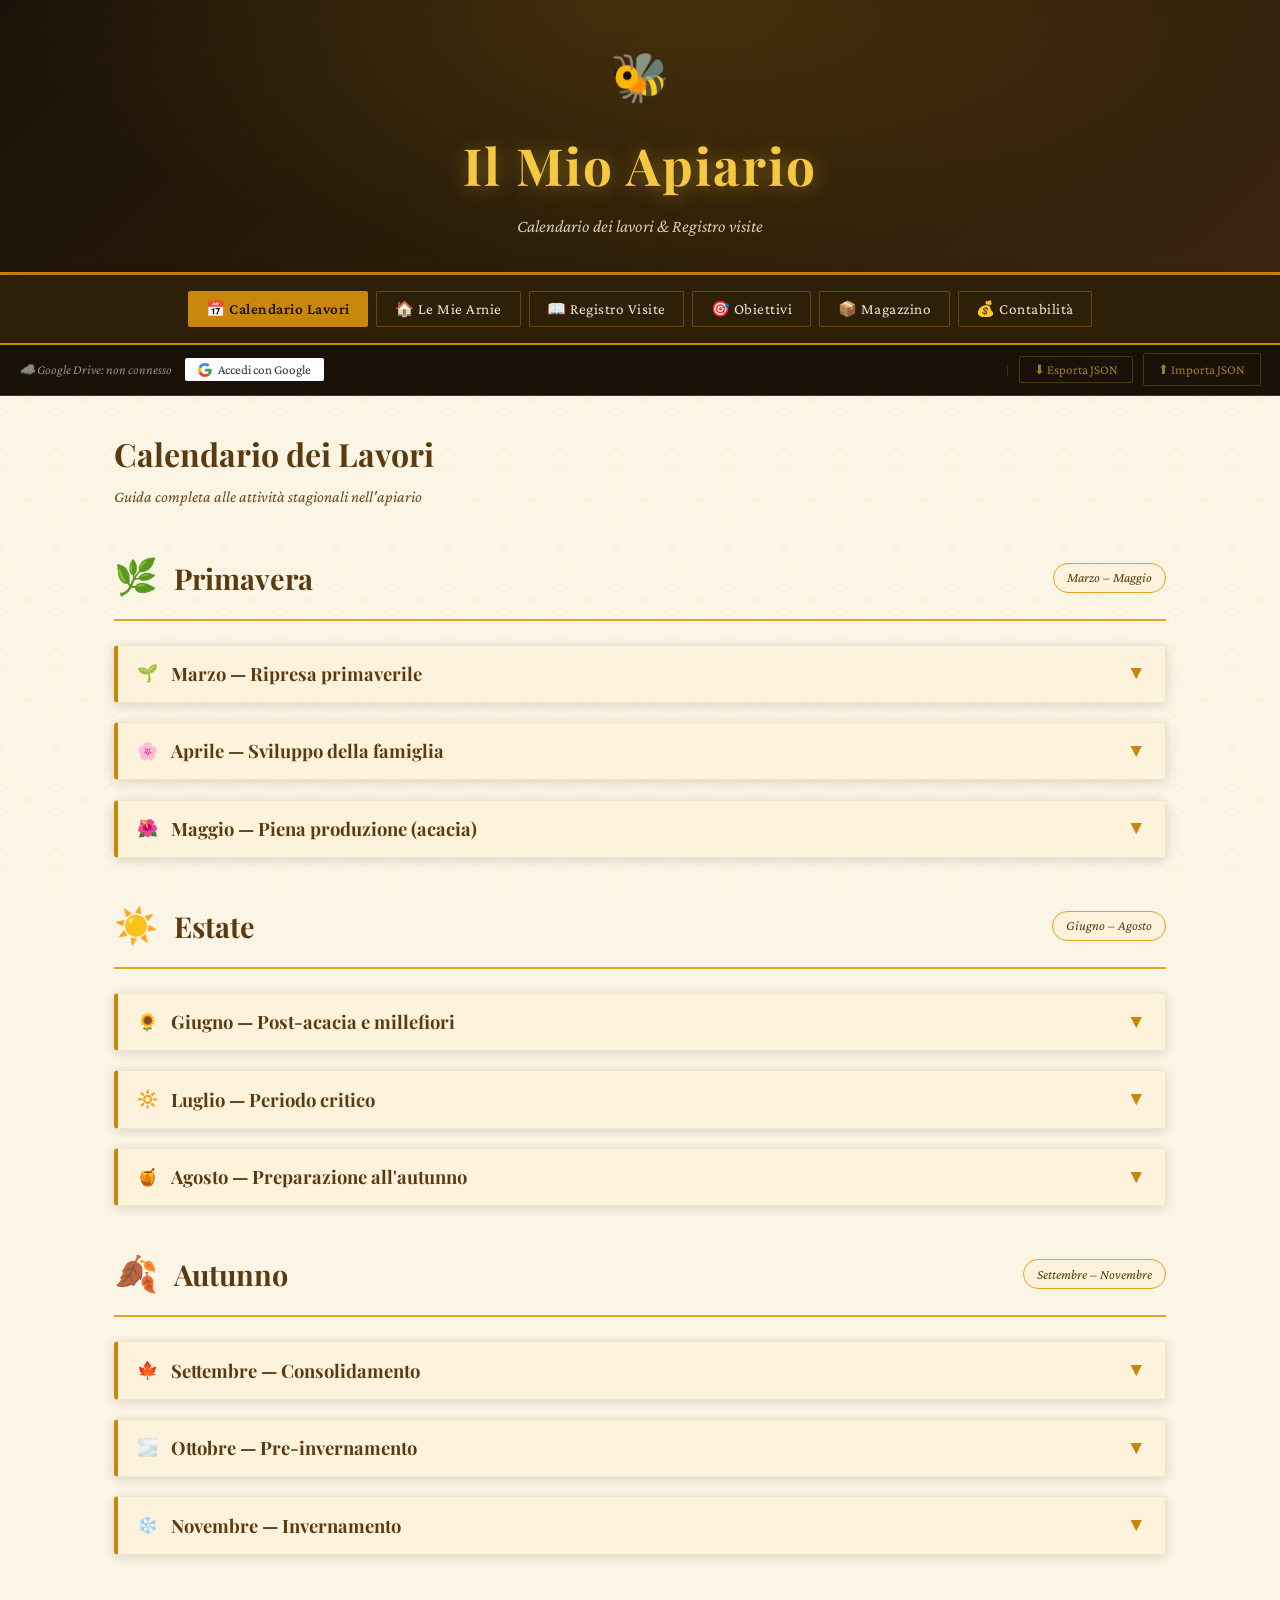
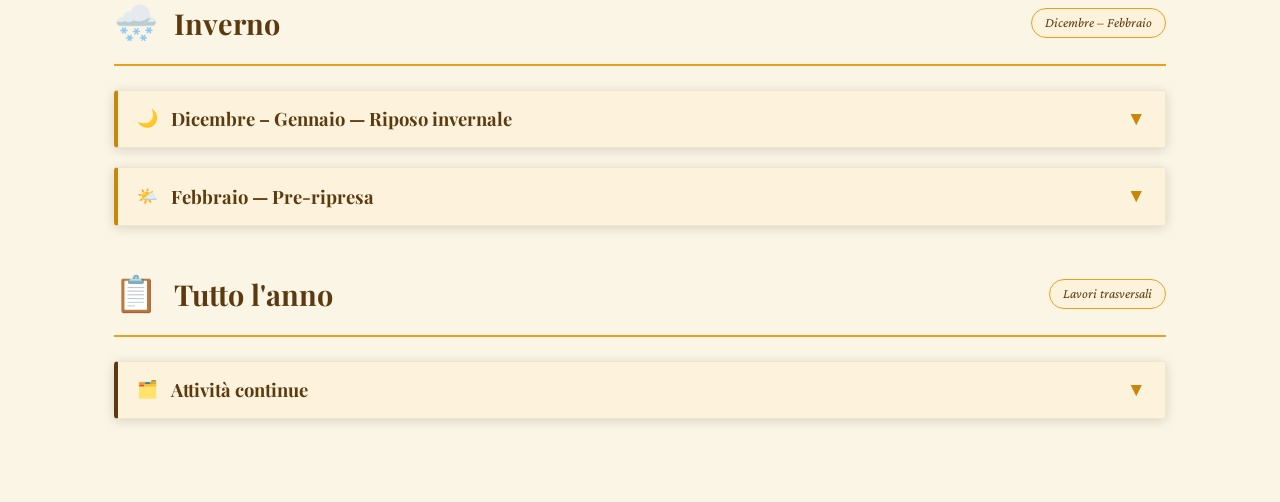
==== index.html @ b59943c2 "Add files via upload" ====
<!DOCTYPE html>
<html lang="it">
<head>
<meta charset="UTF-8">
<meta name="viewport" content="width=device-width, initial-scale=1.0">
<title>Il Mio Apiario</title>

<!-- PWA -->
<link rel="manifest" href="manifest.json">
<meta name="theme-color" content="#C8860A">
<meta name="apple-mobile-web-app-capable" content="yes">
<meta name="apple-mobile-web-app-status-bar-style" content="black-translucent">
<meta name="apple-mobile-web-app-title" content="Apiario">
<link rel="apple-touch-icon" href="icons/icon-192.png">

<link rel="stylesheet" href="style-main.css">
<script src="https://accounts.google.com/gsi/client" async defer></script>
<script src="shared.js"></script>
</head>
<body>

<header>
  <span class="header-bee">🐝</span>
  <h1>Il Mio Apiario</h1>
  <p>Calendario dei lavori & Registro visite</p>
</header>

<nav>
  <button class="active" onclick="showSection('calendario')">📅 Calendario Lavori</button>
  <button onclick="showSection('arnie')">🏠 Le Mie Arnie</button>
  <button onclick="showSection('registro')">📖 Registro Visite</button>
  <button onclick="showSection('obiettivi')">🎯 Obiettivi</button>
  <button onclick="showSection('magazzino')">📦 Magazzino</button>
  <button onclick="showSection('contabilita')">💰 Contabilità</button>
</nav>

<!-- BACKUP BAR -->
<div id="backupBar" style="background:var(--dark);border-bottom:1px solid rgba(200,134,10,0.3);padding:0.55rem 1.2rem;display:flex;align-items:center;gap:0.8rem;flex-wrap:wrap;justify-content:space-between;position:relative;z-index:99">
  <div style="display:flex;align-items:center;gap:0.8rem">
    <span id="driveStatus" style="color:rgba(251,245,230,0.55);font-size:0.82rem;font-style:italic;font-family:'Crimson Pro',serif">☁️ Google Drive: non connesso</span>
    <button id="btnDriveLogin" onclick="driveLogin()" style="background:white;border:none;color:#333;padding:0.25rem 0.8rem;border-radius:2px;cursor:pointer;font-family:'Crimson Pro',serif;font-size:0.82rem;display:flex;align-items:center;gap:0.4rem">
      <svg width="14" height="14" viewBox="0 0 48 48"><path fill="#4285F4" d="M24 9.5c3.54 0 6.71 1.22 9.21 3.6l6.85-6.85C35.9 2.38 30.47 0 24 0 14.62 0 6.51 5.38 2.56 13.22l7.98 6.19C12.43 13.72 17.74 9.5 24 9.5z"/><path fill="#34A853" d="M46.98 24.55c0-1.57-.15-3.09-.38-4.55H24v9.02h12.94c-.58 2.96-2.26 5.48-4.78 7.18l7.73 6c4.51-4.18 7.09-10.36 7.09-17.65z"/><path fill="#FBBC05" d="M10.53 28.59c-.48-1.45-.76-2.99-.76-4.59s.27-3.14.76-4.59l-7.98-6.19C.92 16.46 0 20.12 0 24c0 3.88.92 7.54 2.56 10.78l7.97-6.19z"/><path fill="#EA4335" d="M24 48c6.48 0 11.93-2.13 15.89-5.81l-7.73-6c-2.18 1.48-4.97 2.31-8.16 2.31-6.26 0-11.57-4.22-13.47-9.91l-7.98 6.19C6.51 42.62 14.62 48 24 48z"/></svg>
      Accedi con Google
    </button>
    <button id="btnDriveLogout" onclick="driveLogoutApp()" style="display:none;background:transparent;border:1px solid rgba(200,134,10,0.4);color:rgba(251,245,230,0.6);padding:0.25rem 0.7rem;border-radius:2px;cursor:pointer;font-family:'Crimson Pro',serif;font-size:0.78rem">Disconnetti</button>
  </div>
  <div style="display:flex;gap:0.6rem;flex-wrap:wrap;align-items:center">
    <button id="btnDriveSave" onclick="driveSave()" style="display:none;background:transparent;border:1px solid rgba(200,134,10,0.5);color:var(--amber-glow);padding:0.3rem 0.9rem;border-radius:2px;cursor:pointer;font-family:'Crimson Pro',serif;font-size:0.85rem" onmouseover="this.style.background='rgba(200,134,10,0.2)'" onmouseout="this.style.background='transparent'">☁️ Salva su Drive</button>
    <button id="btnDriveLoad" onclick="driveLoad()" style="display:none;background:transparent;border:1px solid rgba(200,134,10,0.5);color:var(--amber-glow);padding:0.3rem 0.9rem;border-radius:2px;cursor:pointer;font-family:'Crimson Pro',serif;font-size:0.85rem" onmouseover="this.style.background='rgba(200,134,10,0.2)'" onmouseout="this.style.background='transparent'">🔄 Carica da Drive</button>
    <span style="color:rgba(251,245,230,0.2);font-size:0.7rem">|</span>
    <button onclick="exportJSON()" style="background:transparent;border:1px solid rgba(200,134,10,0.3);color:rgba(245,200,66,0.6);padding:0.3rem 0.9rem;border-radius:2px;cursor:pointer;font-family:'Crimson Pro',serif;font-size:0.82rem" onmouseover="this.style.background='rgba(200,134,10,0.15)'" onmouseout="this.style.background='transparent'">⬇ Esporta JSON</button>
    <label style="background:transparent;border:1px solid rgba(200,134,10,0.3);color:rgba(245,200,66,0.6);padding:0.3rem 0.9rem;border-radius:2px;cursor:pointer;font-family:'Crimson Pro',serif;font-size:0.82rem" onmouseover="this.style.background='rgba(200,134,10,0.15)'" onmouseout="this.style.background='transparent'">
      ⬆ Importa JSON
      <input type="file" accept=".json" onchange="importJSON(event)" style="display:none">
    </label>
  </div>
</div>

<main>

  <!-- ===== CALENDARIO ===== -->
  <section class="section active" id="calendario">
    <h2 class="section-title">Calendario dei Lavori</h2>
    <p class="section-subtitle">Guida completa alle attività stagionali nell'apiario</p>

    <!-- PRIMAVERA -->
    <div class="season-header">
      <span class="season-icon">🌿</span>
      <h2>Primavera</h2>
      <span class="season-badge">Marzo – Maggio</span>
    </div>
    <div class="month-card">
      <div class="month-card-header" onclick="toggleCard(this)"><span>🌱</span><h3>Marzo — Ripresa primaverile</h3><span class="toggle-icon">▼</span></div>
      <div class="month-card-body"><ul class="task-list">
        <li class="task-highlight">Primo controllo sanitario dopo l'inverno: presenza della regina, scorte di miele e polline</li>
        <li>Valutazione delle perdite invernali</li>
        <li>Sostituzione degli alveari morti o debolissimi</li>
        <li class="task-highlight">Trattamento antivarroa se non fatto in autunno (acido ossalico in assenza di covata)</li>
        <li>Pulizia del fondo dell'alveare: morti, detriti</li>
        <li>Sostituzione dei fondi sporchi o danneggiati</li>
        <li>Verifica telaini: eliminare quelli anneriti e vecchi (oltre 3-4 anni)</li>
        <li class="task-highlight">Nutrizione stimolante se scorte scarse: sciroppo 1:1 o candito</li>
        <li>Controllo delle tarme della cera nei magazzini</li>
      </ul></div>
    </div>
    <div class="month-card">
      <div class="month-card-header" onclick="toggleCard(this)"><span>🌸</span><h3>Aprile — Sviluppo della famiglia</h3><span class="toggle-icon">▼</span></div>
      <div class="month-card-body"><ul class="task-list">
        <li>Controlli periodici ogni 7-10 giorni</li>
        <li>Verifica della deposizione della regina (schema regolare e compatto)</li>
        <li>Valutazione della popolazione: aggiungere spazio se necessario</li>
        <li class="task-highlight">Inserimento del primo melario quando 8-9 telaini sono coperti di api</li>
        <li class="task-highlight">Inizio controllo della sciamatura: verifica celle reali</li>
        <li>Sostituzione di regine vecchie o poco prolifiche</li>
        <li>Unione di famiglie deboli</li>
        <li>Aggiornamento del registro di apiario (obbligatorio per legge in Italia)</li>
      </ul></div>
    </div>
    <div class="month-card">
      <div class="month-card-header" onclick="toggleCard(this)"><span>🌺</span><h3>Maggio — Piena produzione (acacia)</h3><span class="toggle-icon">▼</span></div>
      <div class="month-card-body"><ul class="task-list">
        <li class="task-highlight">Controllo anti-sciamatura ogni 5-7 giorni</li>
        <li>Aggiunta di melari se il primo è quasi pieno</li>
        <li>Inserimento di telaini con foglio cereo nei melari</li>
        <li class="task-highlight">Raccolta miele di acacia quando i favi sono opercolati per almeno ⅔</li>
        <li>Smielatura del miele di acacia (tempi stretti: fioritura breve)</li>
        <li>Nucleazioni artificiali per prevenire la sciamatura</li>
      </ul></div>
    </div>

    <!-- ESTATE -->
    <div class="season-header"><span class="season-icon">☀️</span><h2>Estate</h2><span class="season-badge">Giugno – Agosto</span></div>
    <div class="month-card">
      <div class="month-card-header" onclick="toggleCard(this)"><span>🌻</span><h3>Giugno — Post-acacia e millefiori</h3><span class="toggle-icon">▼</span></div>
      <div class="month-card-body"><ul class="task-list">
        <li>Rimozione dei melari vuoti dopo l'acacia</li>
        <li>Smielatura del millefiori se presente</li>
        <li class="task-highlight">Controllo varroa con conta delle cadute naturali (striscia collante)</li>
        <li>Se infestazione elevata: trattamento estivo con acido ossalico o formico</li>
        <li>Verifica stato delle regine: sostituzione di quelle con 2 anni di età</li>
        <li class="task-highlight">Allevamento regine (periodo ideale: maggio-giugno)</li>
        <li>Produzione di nuclei per rimonta o vendita</li>
      </ul></div>
    </div>
    <div class="month-card">
      <div class="month-card-header" onclick="toggleCard(this)"><span>🔆</span><h3>Luglio — Periodo critico</h3><span class="toggle-icon">▼</span></div>
      <div class="month-card-body"><ul class="task-list">
        <li class="task-highlight">Garantire ombra e ventilazione agli alveari (caldo intenso)</li>
        <li>Disponibilità di acqua nelle vicinanze dell'apiario</li>
        <li class="task-highlight">Rischio saccheggio: ridurre le entrate nelle famiglie deboli</li>
        <li>Controllo della varroa</li>
        <li>Famiglie in diminuzione: normale riduzione della covata estiva</li>
        <li>Evitare aperture inutili nelle ore calde (&gt;30°C)</li>
      </ul></div>
    </div>
    <div class="month-card">
      <div class="month-card-header" onclick="toggleCard(this)"><span>🍯</span><h3>Agosto — Preparazione all'autunno</h3><span class="toggle-icon">▼</span></div>
      <div class="month-card-body"><ul class="task-list">
        <li class="task-highlight">Trattamento antivarroa estivo (fondamentale per proteggere le api invernali)</li>
        <li>Acido ossalico sublimato (più efficace)</li>
        <li>Acido formico se temperature tra 15-30°C</li>
        <li>Strips a base di amitraz o timolo</li>
        <li>Verifica scorte: le famiglie non devono avere meno di 10-12 kg di miele</li>
        <li>Sostituzione delle regine vecchie prima della fine dell'estate</li>
        <li>Raccolta miele di sulla, girasole, millefiori estivo se presenti flussi</li>
      </ul></div>
    </div>

    <!-- AUTUNNO -->
    <div class="season-header"><span class="season-icon">🍂</span><h2>Autunno</h2><span class="season-badge">Settembre – Novembre</span></div>
    <div class="month-card">
      <div class="month-card-header" onclick="toggleCard(this)"><span>🍁</span><h3>Settembre — Consolidamento</h3><span class="toggle-icon">▼</span></div>
      <div class="month-card-body"><ul class="task-list">
        <li class="task-highlight">Ultimo controllo completo prima dell'inverno</li>
        <li>Verifica presenza e qualità della regina</li>
        <li>Valutazione della quantità di api e covata</li>
        <li class="task-highlight">Nutrizione autunnale: sciroppo 2:1 in grandi quantità o candito</li>
        <li>Unione delle famiglie deboli (tecnica del foglio di giornale)</li>
        <li>Riduzione delle entrate con riduci-entrata per limitare il saccheggio</li>
        <li class="task-highlight">Trattamento antivarroa con acido ossalico in assenza di covata</li>
      </ul></div>
    </div>
    <div class="month-card">
      <div class="month-card-header" onclick="toggleCard(this)"><span>🌫️</span><h3>Ottobre — Pre-invernamento</h3><span class="toggle-icon">▼</span></div>
      <div class="month-card-body"><ul class="task-list">
        <li>Completamento della nutrizione autunnale</li>
        <li class="task-highlight">Trattamento antivarroa con acido ossalico (con covata ridotta al minimo)</li>
        <li>Verifica dell'umidità interna: ventilazione adeguata contro la condensa</li>
        <li>Sistemazione delle protezioni invernali (zone fredde)</li>
        <li>Riduzione dell'entrata a 1-2 cm</li>
        <li>Rimozione dei melari vuoti e loro pulizia</li>
        <li class="task-highlight">Magazzinaggio melari: pulizia, trattamento anti-tarma, stoccaggio asciutto</li>
      </ul></div>
    </div>
    <div class="month-card">
      <div class="month-card-header" onclick="toggleCard(this)"><span>❄️</span><h3>Novembre — Invernamento</h3><span class="toggle-icon">▼</span></div>
      <div class="month-card-body"><ul class="task-list">
        <li class="task-highlight">Ultimo trattamento antivarroa con acido ossalico gocciolato (glomere formato, assenza covata)</li>
        <li>Posizionamento protezioni contro vento e umidità</li>
        <li>Controllo visivo esterno (non aprire)</li>
        <li>Assicurare stabilità degli alveari (vento, neve)</li>
        <li>Pulizia e manutenzione delle attrezzature in officina</li>
      </ul></div>
    </div>

    <!-- INVERNO -->
    <div class="season-header"><span class="season-icon">🌨️</span><h2>Inverno</h2><span class="season-badge">Dicembre – Febbraio</span></div>
    <div class="month-card">
      <div class="month-card-header" onclick="toggleCard(this)"><span>🌙</span><h3>Dicembre – Gennaio — Riposo invernale</h3><span class="toggle-icon">▼</span></div>
      <div class="month-card-body"><ul class="task-list">
        <li class="task-highlight">Nessuna apertura: il glomere non deve essere disturbato</li>
        <li>Controllo esterno: presenza di volo nelle giornate miti (&gt;10°C)</li>
        <li>Ascolto rumori normali battendo sull'alveare</li>
        <li>Protezione da picchi, cinciallegre e predatori (reti o riduci-entrata)</li>
        <li class="task-highlight">Controllo del peso (bilance apistiche o sollevamento posteriore)</li>
        <li>Se scorte scarse: somministrazione di candito senza aprire l'alveare</li>
      </ul></div>
    </div>
    <div class="month-card">
      <div class="month-card-header" onclick="toggleCard(this)"><span>🌤️</span><h3>Febbraio — Pre-ripresa</h3><span class="toggle-icon">▼</span></div>
      <div class="month-card-body"><ul class="task-list">
        <li>Nelle giornate miti: primo controllo rapido di scorte e glomere</li>
        <li>Trattamento con acido ossalico gocciolato se non fatto in autunno</li>
        <li class="task-highlight">Inizio preparazione attrezzature per la stagione</li>
        <li>Fusione cera vecchia e costruzione/acquisto nuovi fogli cerei</li>
        <li>Manutenzione e verniciatura delle arnie</li>
        <li>Ordine del materiale: fogli cerei, farmaci, telaini, ecc.</li>
      </ul></div>
    </div>

    <!-- TUTTO L'ANNO -->
    <div class="season-header"><span class="season-icon">📋</span><h2>Tutto l'anno</h2><span class="season-badge">Lavori trasversali</span></div>
    <div class="month-card" style="border-left-color: var(--brown)">
      <div class="month-card-header" onclick="toggleCard(this)"><span>🗂️</span><h3>Attività continue</h3><span class="toggle-icon">▼</span></div>
      <div class="month-card-body"><ul class="task-list">
        <li class="task-highlight">Registro di apiario: aggiornamento dopo ogni visita (obbligatorio per legge in Italia)</li>
        <li>Annotazione trattamenti veterinari con prescrizione medico-veterinaria</li>
        <li>Controllo e manutenzione continua delle attrezzature (smoker, leva, tuta)</li>
        <li>Analisi del miele: umidità con rifrattometro prima della smielatura (&lt;18%)</li>
        <li>Formazione e aggiornamento continuo</li>
      </ul></div>
    </div>
  </section>

  <!-- ===== ARNIE ===== -->
  <section class="section" id="arnie">
    <h2 class="section-title">Le Mie Arnie</h2>
    <p class="section-subtitle">Gestisci il censimento del tuo apiario</p>
    <div style="display:flex;gap:0.8rem;margin-bottom:1.5rem;flex-wrap:wrap">
      <button class="btn" onclick="openArniModal()">+ Aggiungi Arnia</button>
    </div>
    <div class="arnie-grid" id="arnieGrid"></div>
  </section>

  <!-- ===== REGISTRO ===== -->
  <section class="section" id="registro">
    <h2 class="section-title">Registro Visite</h2>
    <p class="section-subtitle">Tieni traccia di ogni ispezione e intervento</p>
    <div class="stats-grid" id="statsGrid"></div>
    <div class="registro-top">
      <div class="card">
        <h3>📝 Nuova registrazione</h3>
        <div class="form-row">
          <label>Data</label>
          <input type="date" id="logData">
        </div>
        <div class="form-row">
          <label>Arnia</label>
          <select id="logArnia"><option value="tutte">Tutte le arnie</option></select>
        </div>
        <div class="form-row">
          <label>Tipo di intervento <span style="font-weight:300;font-style:italic;text-transform:none">(anche più di uno)</span></label>
          <div id="logTipo" style="display:flex;flex-wrap:wrap;gap:0.5rem;padding:0.3rem 0">
            <label class="tipo-chip"><input type="checkbox" value="ispezione"> 🔍 Ispezione</label>
            <label class="tipo-chip"><input type="checkbox" value="trattamento"> 💊 Trattamento</label>
            <label class="tipo-chip"><input type="checkbox" value="nutrizione"> 🍬 Nutrizione</label>
            <label class="tipo-chip"><input type="checkbox" value="produzione"> 🍯 Raccolta</label>
            <label class="tipo-chip"><input type="checkbox" value="salute"> ⚕️ Salute</label>
            <label class="tipo-chip"><input type="checkbox" value="altro"> 📌 Altro</label>
          </div>
        </div>
        <div class="form-row">
          <label>Note / Osservazioni</label>
          <textarea id="logNote" placeholder="Es. regina vista, covata regolare, 3 kg di miele raccolti..."></textarea>
        </div>
        <div style="display:grid;grid-template-columns:1fr 1fr;gap:0.8rem">
          <div class="form-row">
            <label>Varroa (cadute/giorno)</label>
            <input type="number" id="logVarroa" min="0" placeholder="—">
          </div>
          <div class="form-row">
            <label>Miele raccolto (kg)</label>
            <input type="number" id="logMiele" min="0" step="0.1" placeholder="—">
          </div>
        </div>

        <!-- SEZIONE ISPEZIONE -->
        <div id="ispezioneFields" style="display:none;border:1px solid var(--amber-light);border-radius:4px;padding:1rem;background:var(--amber-pale);margin-bottom:1rem">
          <div style="font-family:'Playfair Display',serif;font-size:0.95rem;color:var(--brown);margin-bottom:0.8rem;font-weight:600">🔍 Dettagli ispezione</div>
          <div style="display:grid;grid-template-columns:1fr 1fr 1fr;gap:0.8rem;margin-bottom:1rem">
            <div class="form-row">
              <label>Covata</label>
              <select id="ispCovata">
                <option value="">—</option>
                <option value="1">1 — Scarsa</option>
                <option value="2">2 — Rada</option>
                <option value="3">3 — Discreta</option>
                <option value="4">4 — Buona</option>
                <option value="5">5 — Ottima</option>
              </select>
            </div>
            <div class="form-row">
              <label>Scorte</label>
              <select id="ispScorte">
                <option value="">—</option>
                <option value="1">1 — Scarse</option>
                <option value="2">2 — Limitate</option>
                <option value="3">3 — Sufficienti</option>
                <option value="4">4 — Buone</option>
                <option value="5">5 — Abbondanti</option>
              </select>
            </div>
            <div class="form-row">
              <label>Celle reali</label>
              <select id="ispCelleReali">
                <option value="">—</option>
                <option value="0">0 — Nessuna</option>
                <option value="1">1 — 1-2</option>
                <option value="2">2 — 3-5</option>
                <option value="3">3 — 6-10</option>
                <option value="4">4 — 11-20</option>
                <option value="5">5 — Oltre 20</option>
              </select>
            </div>
          </div>
          <div class="form-row">
            <label>Telaini su cui si sviluppa la famiglia</label>
            <select id="ispTelaini" onchange="renderTelainiMapForm()">
              <option value="">—</option>
              <option value="1">1</option><option value="2">2</option><option value="3">3</option>
              <option value="4">4</option><option value="5">5</option><option value="6">6</option>
              <option value="7">7</option><option value="8">8</option><option value="9">9</option>
              <option value="10">10</option>
            </select>
          </div>
          <div id="telainiMapForm"></div>
        </div>

        <button class="btn" onclick="addLogEntry()">Salva registrazione</button>
      </div>
      <div class="card">
        <h3>📊 Riepilogo rapido</h3>
        <div id="quickStats" style="font-size:0.95rem;color:var(--text-light);line-height:2"></div>
      </div>
    </div>
    <hr class="divider">
    <div class="log-filters">
      <input type="text" id="filterSearch" placeholder="🔍 Cerca nelle note..." oninput="renderLog()" style="flex:1;min-width:160px">
      <select id="filterTipo" onchange="renderLog()">
        <option value="">Tutti i tipi</option>
        <option value="ispezione">Ispezione</option>
        <option value="trattamento">Trattamento</option>
        <option value="nutrizione">Nutrizione</option>
        <option value="produzione">Produzione</option>
        <option value="salute">Salute</option>
        <option value="altro">Altro</option>
      </select>
      <select id="filterArnia" onchange="renderLog()">
        <option value="">Tutte le arnie</option>
      </select>
      <button class="btn btn-secondary" onclick="exportCSV()">⬇ Esporta CSV</button>
    </div>
    <div class="log-entries" id="logEntries"></div>
  </section>

  <!-- ===== MAGAZZINO ===== -->
  <section class="section" id="magazzino">
    <h2 class="section-title">Magazzino</h2>
    <p class="section-subtitle">Scorte, materiale apistico e prodotto finito</p>
    <div class="mag-tabs">
      <button class="mag-tab active" onclick="showMagTab('articoli', this)">📋 Articoli</button>
      <button class="mag-tab" onclick="showMagTab('movimentazioni', this)">🔄 Movimentazioni</button>
    </div>
    <div id="magTabArticoli">
      <div style="display:flex;gap:0.8rem;margin-bottom:1.2rem;flex-wrap:wrap;align-items:center">
        <button class="btn" onclick="openArticoloModal()">+ Nuovo articolo</button>
        <select id="magFiltroCategoria" onchange="renderMagArticoli()" style="padding:0.45rem 0.8rem;border:1px solid var(--cream-dark);border-radius:3px;font-family:'Crimson Pro',serif;font-size:0.95rem;background:white;color:var(--text)">
          <option value="">Tutte le categorie</option>
          <option value="materiale">🔧 Materiale apistico</option>
          <option value="consumabile">💊 Consumabili</option>
          <option value="prodotto">🍯 Prodotto finito</option>
        </select>
        <input type="text" id="magFiltroSearch" placeholder="🔍 Cerca articolo..." oninput="renderMagArticoli()" style="padding:0.45rem 0.8rem;border:1px solid var(--cream-dark);border-radius:3px;font-family:'Crimson Pro',serif;font-size:0.95rem;background:white;flex:1;min-width:140px">
      </div>
      <div class="mag-grid" id="magGrid"></div>
    </div>
    <div id="magTabMovimentazioni" style="display:none">
      <div style="display:flex;gap:0.8rem;margin-bottom:1.2rem;flex-wrap:wrap;align-items:center">
        <button class="btn" onclick="openMovModal()">+ Nuova movimentazione</button>
        <select id="magFiltroMov" onchange="renderMagMovimentazioni()" style="padding:0.45rem 0.8rem;border:1px solid var(--cream-dark);border-radius:3px;font-family:'Crimson Pro',serif;font-size:0.95rem;background:white;color:var(--text)">
          <option value="">Tutti i tipi</option>
          <option value="entrata">➕ Entrate</option>
          <option value="uscita">➖ Uscite</option>
          <option value="rettifica">🔧 Rettifiche</option>
        </select>
        <select id="magFiltroMovArticolo" onchange="renderMagMovimentazioni()" style="padding:0.45rem 0.8rem;border:1px solid var(--cream-dark);border-radius:3px;font-family:'Crimson Pro',serif;font-size:0.95rem;background:white;color:var(--text)">
          <option value="">Tutti gli articoli</option>
        </select>
      </div>
      <div class="mov-list" id="movList"></div>
    </div>
  </section>

  <!-- ===== OBIETTIVI ===== -->
  <section class="section" id="obiettivi">
    <h2 class="section-title">Obiettivi</h2>
    <p class="section-subtitle">Pianifica e monitora i tuoi traguardi stagionali e annuali</p>

    <div class="mag-tabs">
      <button class="mag-tab active" onclick="showObTab('stagionali', this)">🌿 Stagionali</button>
      <button class="mag-tab" onclick="showObTab('annuali', this)">📆 Annuali</button>
      <button class="mag-tab" onclick="showObTab('storico', this)">📊 Storico</button>
    </div>

    <!-- TAB STAGIONALI -->
    <div id="obTabStagionali">
      <div style="display:flex;gap:0.8rem;margin-bottom:1.2rem;flex-wrap:wrap;align-items:center">
        <button class="btn" onclick="openObModal('stagionale')">+ Nuovo obiettivo</button>
        <select id="obFiltroStagione" onchange="renderObStagionali()" style="padding:0.45rem 0.8rem;border:1px solid var(--cream-dark);border-radius:3px;font-family:'Crimson Pro',serif;font-size:0.95rem;background:white;color:var(--text)">
          <option value="">Tutte le stagioni</option>
          <option value="primavera">🌿 Primavera</option>
          <option value="estate">☀️ Estate</option>
          <option value="autunno">🍂 Autunno</option>
          <option value="inverno">🌨️ Inverno</option>
        </select>
        <select id="obFiltroAnnoS" onchange="renderObStagionali()" style="padding:0.45rem 0.8rem;border:1px solid var(--cream-dark);border-radius:3px;font-family:'Crimson Pro',serif;font-size:0.95rem;background:white;color:var(--text)">
          <option value="">Tutti gli anni</option>
        </select>
        <select id="obFiltroStato" onchange="renderObStagionali()" style="padding:0.45rem 0.8rem;border:1px solid var(--cream-dark);border-radius:3px;font-family:'Crimson Pro',serif;font-size:0.95rem;background:white;color:var(--text)">
          <option value="">Tutti gli stati</option>
          <option value="da_fare">🔲 Da fare</option>
          <option value="in_corso">🔄 In corso</option>
          <option value="completato">✅ Completato</option>
        </select>
      </div>
      <div id="obStagionaliList"></div>
    </div>

    <!-- TAB ANNUALI -->
    <div id="obTabAnnuali" style="display:none">
      <div style="display:flex;gap:0.8rem;margin-bottom:1.2rem;flex-wrap:wrap;align-items:center">
        <button class="btn" onclick="openObModal('annuale')">+ Nuovo obiettivo</button>
        <select id="obFiltroAnnoA" onchange="renderObAnnuali()" style="padding:0.45rem 0.8rem;border:1px solid var(--cream-dark);border-radius:3px;font-family:'Crimson Pro',serif;font-size:0.95rem;background:white;color:var(--text)">
          <option value="">Tutti gli anni</option>
        </select>
      </div>
      <div id="obAnnualiList"></div>
    </div>

    <!-- TAB STORICO -->
    <div id="obTabStorico" style="display:none">
      <div id="obStorico"></div>
    </div>
  </section>

  <!-- ===== CONTABILITÀ ===== -->
  <section class="section" id="contabilita">
    <h2 class="section-title">Contabilità</h2>
    <p class="section-subtitle">Entrate, uscite e bilancio dell'apiario</p>
    <div class="mag-tabs">
      <button class="mag-tab active" onclick="showContTab('riepilogo', this)">📊 Riepilogo</button>
      <button class="mag-tab" onclick="showContTab('movimenti', this)">💸 Movimenti</button>
    </div>
    <!-- TAB RIEPILOGO -->
    <div id="contTabRiepilogo">
      <div id="contKpiGrid" class="cont-kpi-grid"></div>
      <div style="display:grid;grid-template-columns:1fr 1fr;gap:1.2rem;margin-bottom:1.2rem">
        <div class="cont-chart-wrap">
          <div class="cont-chart-title">📅 Anno corrente — per mese</div>
          <div class="bar-chart" id="chartMensile"></div>
        </div>
        <div class="cont-chart-wrap">
          <div class="cont-chart-title">📆 Confronto annate</div>
          <div class="bar-chart" id="chartAnnate"></div>
        </div>
      </div>
      <div class="cont-chart-wrap">
        <div class="cont-chart-title">🏷️ Ultime movimentazioni</div>
        <div id="contUltime"></div>
      </div>
    </div>
    <!-- TAB MOVIMENTI -->
    <div id="contTabMovimenti" style="display:none">
      <div style="display:flex;gap:0.8rem;margin-bottom:1.2rem;flex-wrap:wrap;align-items:center">
        <button class="btn" onclick="openContMovModal()">+ Nuovo movimento</button>
        <select id="contFiltroTipo" onchange="renderContMovimenti()" style="padding:0.45rem 0.8rem;border:1px solid var(--cream-dark);border-radius:3px;font-family:'Crimson Pro',serif;font-size:0.95rem;background:white;color:var(--text)">
          <option value="">Tutti i tipi</option>
          <option value="entrata">🟢 Entrate</option>
          <option value="uscita">🔴 Uscite</option>
        </select>
        <select id="contFiltroAnno" onchange="renderContMovimenti()" style="padding:0.45rem 0.8rem;border:1px solid var(--cream-dark);border-radius:3px;font-family:'Crimson Pro',serif;font-size:0.95rem;background:white;color:var(--text)">
          <option value="">Tutti gli anni</option>
        </select>
        <input type="text" id="contFiltroSearch" placeholder="🔍 Cerca..." oninput="renderContMovimenti()" style="padding:0.45rem 0.8rem;border:1px solid var(--cream-dark);border-radius:3px;font-family:'Crimson Pro',serif;font-size:0.95rem;background:white;flex:1;min-width:120px">
      </div>
      <div id="contMovList"></div>
    </div>
  </section>

</main>

<!-- MODAL OBIETTIVO -->
<div class="modal-overlay" id="obModal">
  <div class="modal" style="max-width:500px">
    <h3 id="obModalTitle">🎯 Nuovo obiettivo</h3>
    <input type="hidden" id="editObId">
    <input type="hidden" id="obTipoHidden">

    <div class="form-row">
      <label>Titolo</label>
      <input type="text" id="obTitolo" placeholder="Es. Primo controllo sanitario...">
    </div>
    <div class="form-row">
      <label>Descrizione</label>
      <textarea id="obDescrizione" placeholder="Dettagli, cosa fare, criteri di completamento..."></textarea>
    </div>

    <div style="display:grid;grid-template-columns:1fr 1fr;gap:0.8rem">
      <div class="form-row">
        <label>Anno</label>
        <select id="obAnno"></select>
      </div>
      <div class="form-row" id="obStagioneRow">
        <label>Stagione</label>
        <select id="obStagione">
          <option value="primavera">🌿 Primavera</option>
          <option value="estate">☀️ Estate</option>
          <option value="autunno">🍂 Autunno</option>
          <option value="inverno">🌨️ Inverno</option>
        </select>
      </div>
    </div>

    <div class="form-row">
      <label>Stato</label>
      <select id="obStato">
        <option value="da_fare">🔲 Da fare</option>
        <option value="in_corso">🔄 In corso</option>
        <option value="completato">✅ Completato</option>
      </select>
    </div>

    <!-- Solo per annuali -->
    <div id="obAnnualeFields" style="display:none">
      <div style="display:grid;grid-template-columns:1fr 1fr 1fr;gap:0.8rem">
        <div class="form-row">
          <label>Target</label>
          <input type="number" id="obTarget" min="0" step="0.1" placeholder="Es. 50">
        </div>
        <div class="form-row">
          <label>Attuale</label>
          <input type="number" id="obAttuale" min="0" step="0.1" placeholder="Es. 32">
        </div>
        <div class="form-row">
          <label>Unità</label>
          <input type="text" id="obUnita" placeholder="kg, pz, €...">
        </div>
      </div>
    </div>

    <div class="form-row">
      <label>Arnia associata (opzionale)</label>
      <select id="obArnia">
        <option value="">— Nessuna arnia specifica —</option>
      </select>
    </div>

    <div class="form-row">
      <label>Note</label>
      <input type="text" id="obNote" placeholder="Note aggiuntive...">
    </div>

    <div class="modal-footer">
      <button class="btn btn-secondary" onclick="closeObModal()">Annulla</button>
      <button class="btn" onclick="saveObiettivo()">Salva</button>
    </div>
  </div>
</div>

<!-- MODAL OBIETTIVO -->
<div class="modal-overlay" id="contMovModal">
  <div class="modal" style="max-width:500px">
    <h3 id="contMovModalTitle">💰 Nuovo movimento</h3>
    <input type="hidden" id="editContMovId">
    <div style="display:grid;grid-template-columns:1fr 1fr;gap:0.8rem">
      <div class="form-row">
        <label>Data</label>
        <input type="date" id="contMovData">
      </div>
      <div class="form-row">
        <label>Tipo</label>
        <select id="contMovTipo" onchange="renderCatChips()">
          <option value="entrata">🟢 Entrata</option>
          <option value="uscita">🔴 Uscita</option>
        </select>
      </div>
    </div>
    <div class="form-row">
      <label>Descrizione</label>
      <input type="text" id="contMovDesc" placeholder="Es. Vendita 20 vasi acacia fiera...">
    </div>
    <div class="form-row">
      <label>Importo (€)</label>
      <input type="number" id="contMovImporto" min="0" step="0.01" placeholder="Es. 150.00">
    </div>
    <div class="form-row">
      <label>Categorie <span style="font-weight:300;font-style:italic;text-transform:none">(anche più di una)</span></label>
      <div id="contCatChips" style="display:flex;flex-wrap:wrap;padding:0.3rem 0"></div>
    </div>
    <div class="form-row">
      <label>Note</label>
      <input type="text" id="contMovNote" placeholder="Es. cliente, fornitore...">
    </div>
    <div class="modal-footer">
      <button class="btn btn-secondary" onclick="closeContMovModal()">Annulla</button>
      <button class="btn" onclick="saveContMov()">Salva</button>
    </div>
  </div>
</div>

<!-- MODAL ARTICOLO -->
<div class="modal-overlay" id="articoloModal">
  <div class="modal" style="max-width:480px">
    <h3 id="articoloModalTitle">📦 Nuovo articolo</h3>
    <input type="hidden" id="editArticoloId">
    <div class="form-row">
      <label>Nome articolo</label>
      <input type="text" id="artNome" placeholder="Es. Telaini nido, Acido ossalico...">
    </div>
    <div style="display:grid;grid-template-columns:1fr 1fr;gap:0.8rem">
      <div class="form-row">
        <label>Categoria</label>
        <select id="artCategoria">
          <option value="materiale">🔧 Materiale apistico</option>
          <option value="consumabile">💊 Consumabile / Farmaco</option>
          <option value="prodotto">🍯 Prodotto finito</option>
        </select>
      </div>
      <div class="form-row">
        <label>Unità di misura</label>
        <select id="artUnita">
          <option value="pz">pz (pezzi)</option>
          <option value="kg">kg</option>
          <option value="g">g (grammi)</option>
          <option value="l">l (litri)</option>
          <option value="ml">ml</option>
          <option value="vasi">vasi</option>
          <option value="dosi">dosi</option>
          <option value="strips">strips</option>
          <option value="fogli">fogli</option>
          <option value="sacchi">sacchi</option>
        </select>
      </div>
    </div>
    <div style="display:grid;grid-template-columns:1fr 1fr;gap:0.8rem" id="artCampiConsumabile">
      <div class="form-row">
        <label>Scadenza (mese/anno)</label>
        <input type="month" id="artScadenza">
      </div>
      <div class="form-row">
        <label>Lotto</label>
        <input type="text" id="artLotto" placeholder="Es. AB123">
      </div>
    </div>
    <div class="form-row">
      <label>Soglia minima scorta (avviso)</label>
      <input type="number" id="artSoglia" min="0" placeholder="Es. 10 — lascia vuoto per disabilitare">
    </div>
    <div class="form-row">
      <label>Note</label>
      <input type="text" id="artNote" placeholder="Es. Langstroth, fornitore, ecc.">
    </div>
    <div class="modal-footer">
      <button class="btn btn-secondary" onclick="closeArticoloModal()">Annulla</button>
      <button class="btn" onclick="saveArticolo()">Salva articolo</button>
    </div>
  </div>
</div>

<!-- MODAL MOVIMENTAZIONE -->
<div class="modal-overlay" id="movModal">
  <div class="modal" style="max-width:440px">
    <h3 id="movModalTitle">🔄 Nuova movimentazione</h3>
    <input type="hidden" id="editMovId">
    <div class="form-row">
      <label>Data</label>
      <input type="date" id="movData">
    </div>
    <div class="form-row">
      <label>Articolo</label>
      <select id="movArticolo"></select>
    </div>
    <div style="display:grid;grid-template-columns:1fr 1fr;gap:0.8rem">
      <div class="form-row">
        <label>Tipo</label>
        <select id="movTipo">
          <option value="entrata">➕ Entrata</option>
          <option value="uscita">➖ Uscita</option>
          <option value="rettifica">🔧 Rettifica</option>
        </select>
      </div>
      <div class="form-row">
        <label>Quantità</label>
        <input type="number" id="movQta" min="0" step="0.1" placeholder="Es. 10">
      </div>
    </div>
    <div class="form-row">
      <label>Note</label>
      <input type="text" id="movNote" placeholder="Es. acquisto Nicot, vendita fiera...">
    </div>
    <div class="modal-footer">
      <button class="btn btn-secondary" onclick="closeMovModal()">Annulla</button>
      <button class="btn" onclick="saveMov()">Salva</button>
    </div>
  </div>
</div>

<!-- MODAL ARNIA -->
<div class="modal-overlay" id="arniModal">
  <div class="modal" style="max-width:600px">
    <h3 id="arniModalTitle">🏠 Nuova Arnia</h3>
    <input type="hidden" id="editArniId">

    <div style="display:grid;grid-template-columns:1fr 1fr;gap:0.8rem">
      <div class="form-row">
        <label>Numero / Codice</label>
        <input type="text" id="arniNum" placeholder="Es. A1, 07, Nord...">
      </div>
      <div class="form-row">
        <label>Nome (opzionale)</label>
        <input type="text" id="arniNome" placeholder="Es. Regina Primavera">
      </div>
    </div>

    <div style="display:grid;grid-template-columns:1fr 1fr;gap:0.8rem">
      <div class="form-row">
        <label>Stato famiglia</label>
        <select id="arniStatus">
          <option value="attiva">✅ Attiva e forte</option>
          <option value="debole">⚠️ Debole</option>
          <option value="problema">❌ Problema</option>
          <option value="invernata">❄️ Invernata</option>
        </select>
      </div>
      <div class="form-row">
        <label>Anno introduzione regina</label>
        <input type="number" id="arniReginaAnno" placeholder="Es. 2023" min="2000" max="2099">
      </div>
    </div>

    <!-- RAZZA API -->
    <div style="border:1px solid var(--cream-dark);border-radius:4px;padding:1rem;margin-bottom:1rem;background:var(--amber-pale)">
      <div style="font-family:'Playfair Display',serif;font-size:1rem;color:var(--brown);margin-bottom:0.8rem;display:flex;align-items:center;gap:0.4rem">🐝 Razza delle api</div>
      <div style="display:grid;grid-template-columns:1fr 1fr;gap:0.8rem">
        <div class="form-row">
          <label>Razza principale</label>
          <select id="arniRazza">
            <option value="">— Non specificata —</option>
            <option value="Ligustica">Apis mellifera ligustica (Italiana)</option>
            <option value="Carnica">Apis mellifera carnica (Carnica)</option>
            <option value="Caucasica">Apis mellifera caucasica (Caucasica)</option>
            <option value="Sicula">Apis mellifera sicula (Sicula)</option>
            <option value="Buckfast">Buckfast</option>
            <option value="Mellifera">Apis mellifera mellifera (Nera)</option>
            <option value="Ibrida">Ibrida / Meticcia</option>
            <option value="Altro">Altra razza</option>
          </select>
        </div>
        <div class="form-row">
          <label>Origine / Provenienza</label>
          <input type="text" id="arniRazzaOrigine" placeholder="Es. Allevamento Rossi...">
        </div>
      </div>
      <div style="display:grid;grid-template-columns:1fr 1fr 1fr;gap:0.8rem">
        <div class="form-row">
          <label>Temperamento</label>
          <select id="arniTemperamento">
            <option value="">—</option>
            <option value="Molto docile">😊 Molto docile</option>
            <option value="Docile">🙂 Docile</option>
            <option value="Normale">😐 Normale</option>
            <option value="Nervosa">😤 Nervosa</option>
            <option value="Aggressiva">😡 Aggressiva</option>
          </select>
        </div>
        <div class="form-row">
          <label>Tendenza sciamatura</label>
          <select id="arniSciamatura">
            <option value="">—</option>
            <option value="Bassa">🟢 Bassa</option>
            <option value="Media">🟡 Media</option>
            <option value="Alta">🔴 Alta</option>
          </select>
        </div>
        <div class="form-row">
          <label>Produttività stimata</label>
          <select id="arniProduttivita">
            <option value="">—</option>
            <option value="Alta">⭐⭐⭐ Alta</option>
            <option value="Media">⭐⭐ Media</option>
            <option value="Bassa">⭐ Bassa</option>
          </select>
        </div>
      </div>
      <div class="form-row">
        <label>Note sulla razza</label>
        <input type="text" id="arniRazzaNote" placeholder="Es. buona raccolta su acacia, ottima svernata...">
      </div>
    </div>

    <!-- MELARI -->
    <div style="border:1px solid var(--cream-dark);border-radius:4px;padding:1rem;margin-bottom:1rem">
      <div style="font-family:'Playfair Display',serif;font-size:1rem;color:var(--brown);margin-bottom:0.8rem;display:flex;align-items:center;gap:0.4rem">🍯 Melari</div>
      <div class="melario-list" id="melariList"></div>
      <div class="add-melario-row" style="margin-top:0.8rem">
        <div class="form-row" style="margin:0">
          <label>N° telaini</label>
          <input type="number" id="melNum" min="1" max="12" placeholder="Es. 10" style="width:100%;padding:0.5rem 0.7rem;border:1px solid var(--cream-dark);border-radius:3px;font-family:'Crimson Pro',serif;font-size:0.95rem;background:var(--cream)">
        </div>
        <div class="form-row" style="margin:0">
          <label>Data posizion.</label>
          <input type="date" id="melData" style="width:100%;padding:0.5rem 0.7rem;border:1px solid var(--cream-dark);border-radius:3px;font-family:'Crimson Pro',serif;font-size:0.95rem;background:var(--cream)">
        </div>
        <div class="form-row" style="margin:0">
          <label>Stato</label>
          <select id="melStatus" style="width:100%;padding:0.5rem 0.7rem;border:1px solid var(--cream-dark);border-radius:3px;font-family:'Crimson Pro',serif;font-size:0.95rem;background:var(--cream)">
            <option value="posizionato">In produzione</option>
            <option value="rimosso">Rimosso</option>
            <option value="produzione">Smielato</option>
          </select>
        </div>
        <button class="btn" style="padding:0.5rem 0.9rem;font-size:0.9rem;align-self:flex-end" onclick="addMelario()">+ Aggiungi</button>
      </div>
      <div class="form-row" style="margin-top:0.5rem">
        <label>Note melari</label>
        <input type="text" id="melNote" placeholder="Es. acacia, 8 telaini opercolati...">
      </div>
    </div>

    <div class="form-row">
      <label>Note generali</label>
      <textarea id="arniNote" placeholder="Posizione nell'apiario, caratteristiche particolari..."></textarea>
    </div>
    <div class="modal-footer">
      <button class="btn btn-secondary" onclick="closeArniModal()">Annulla</button>
      <button class="btn" onclick="saveArnia()">Salva arnia</button>
    </div>
  </div>
</div>

<!-- DETAIL PANEL -->
<div class="detail-panel" id="detailPanel">
  <div class="detail-panel-header">
    <h3 id="detailTitle">Arnia</h3>
    <button class="btn-icon" onclick="closeDetail()" style="color:var(--cream-dark);font-size:1.2rem;border-color:rgba(255,255,255,0.2)">✕</button>
  </div>
  <div class="detail-panel-body" id="detailBody"></div>
</div>
<div id="detailOverlay" onclick="closeDetail()" style="display:none;position:fixed;inset:0;background:rgba(0,0,0,0.3);z-index:199"></div>

<script>
// ======= STATE =======
let arnie = JSON.parse(localStorage.getItem('arnie') || '[]');
let logBook = JSON.parse(localStorage.getItem('logBook') || '[]');

// ======= NAV =======
// ======= ISPEZIONE =======
const TELAINO_OPZIONI = [
  { value: '',                  label: '—' },
  { value: 'covata',            label: '🟤 Covata' },
  { value: 'covata_opercolata', label: '🔵 Cov. opercolata' },
  { value: 'scorte',            label: '🟡 Scorte' },
  { value: 'cov_scorte',        label: '🟠 Cov. + scorte' },
  { value: 'foglio_cereo',      label: '⬜ Foglio cereo' },
  { value: 'vuoto',             label: '◻️ Vuoto' },
];

const CELLE_REALI_LABEL = ['0','1-2','3-5','6-10','11-20','Oltre 20'];

function toggleIspezioneFields() {
  const tipi = Array.from(document.querySelectorAll('#logTipo input:checked')).map(x => x.value);
  const show = tipi.includes('ispezione');
  const el = document.getElementById('ispezioneFields');
  if(!el) return;
  el.style.display = show ? 'block' : 'none';
  if(!show) {
    document.getElementById('ispCovata').value = '';
    document.getElementById('ispScorte').value = '';
    document.getElementById('ispCelleReali').value = '';
    document.getElementById('ispTelaini').value = '';
    document.getElementById('telainiMapForm').innerHTML = '';
  }
}

function renderTelainiMapForm() {
  const n = parseInt(document.getElementById('ispTelaini').value) || 0;
  const container = document.getElementById('telainiMapForm');
  if(!n) { container.innerHTML = ''; return; }
  container.innerHTML = `<div class="telaini-map-form">` +
    Array.from({length: n}, (_, i) => `
      <div class="telaino-form-item">
        <label>T${i+1}</label>
        <select id="telainoVal_${i}">
          ${TELAINO_OPZIONI.map(o => `<option value="${o.value}">${o.label}</option>`).join('')}
        </select>
      </div>`).join('') +
    `</div>`;
}

function getTelainiData() {
  const n = parseInt(document.getElementById('ispTelaini').value) || 0;
  if(!n) return null;
  return Array.from({length: n}, (_, i) => {
    const sel = document.getElementById(`telainoVal_${i}`);
    return sel ? sel.value : '';
  });
}

function renderTelainiVisual(mappa) {
  if(!mappa || !mappa.length) return '';
  const labels = {
    covata:'C', covata_opercolata:'CO', scorte:'S',
    cov_scorte:'C+S', foglio_cereo:'FC', vuoto:'○', '':'?'
  };
  const tooltips = {
    covata:'Covata', covata_opercolata:'Cov. opercolata',
    scorte:'Scorte', cov_scorte:'Cov.+Scorte',
    foglio_cereo:'Foglio cereo', vuoto:'Vuoto', '':'—'
  };
  return `
    <div class="telaini-visual">
      ${mappa.map((tipo, i) => `
        <div class="telaino-block" data-tipo="${tipo||'vuoto'}" title="T${i+1}: ${tooltips[tipo]||'—'}">
          ${labels[tipo]||'?'}
          <span class="telaino-num">${i+1}</span>
        </div>`).join('')}
    </div>
    <div class="telaini-legenda">
      <span class="legenda-item"><span class="legenda-dot" style="background:#8B5E2A"></span>Covata</span>
      <span class="legenda-item"><span class="legenda-dot" style="background:#C8860A"></span>Cov. operc.</span>
      <span class="legenda-item"><span class="legenda-dot" style="background:#F5C842;border:1px solid #ccc"></span>Scorte</span>
      <span class="legenda-item"><span class="legenda-dot" style="background:#6BA05A"></span>Cov.+Scorte</span>
      <span class="legenda-item"><span class="legenda-dot" style="background:#e3f2fd;border:1px solid #2C5F8A"></span>F.Cereo</span>
    </div>`;
}

// ======= CALENDARIO =======
function toggleCard(header) {
  header.classList.toggle('open');
  const body = header.nextElementSibling;
  body.classList.toggle('open');
}

// ======= ARNIE =======
let editingMelari = []; // temp melari list while modal is open

function renderArnie() {
  const grid = document.getElementById('arnieGrid');
  if(arnie.length === 0) {
    grid.innerHTML = `<div class="empty-state" style="grid-column:1/-1"><span class="big">🏠</span>Nessuna arnia registrata.<br>Aggiungi la tua prima arnia!</div>`;
    return;
  }
  grid.innerHTML = arnie.map(a => {
    const statusLabel = {attiva:'Attiva',debole:'Debole',problema:'Problema',invernata:'Invernata'}[a.status];
    const melariAttivi = (a.melari||[]).filter(m=>m.status==='posizionato').length;
    return `
    <div class="arnia-card">
      <div class="arnia-num">#${a.num}</div>
      <div class="arnia-name">${a.nome || '—'}</div>
      <span class="arnia-status status-${a.status}">${statusLabel}</span>
      <div class="arnia-info">
        ${a.razza ? `🐝 <em>${a.razza}</em><br>` : ''}
        ${a.reginaAnno ? `👑 Regina: ${a.reginaAnno}<br>` : ''}
        ${melariAttivi ? `🍯 Melari attivi: <strong>${melariAttivi}</strong><br>` : ''}
        ${a.temperamento ? `😊 ${a.temperamento}` : ''}
      </div>
      <div class="arnia-actions" style="margin-top:0.8rem">
        <button class="btn btn-secondary" style="padding:0.4rem 0.8rem;font-size:0.82rem" onclick="openDetail('${a.id}')">🔍 Dettaglio</button>
        <button class="btn btn-secondary" style="padding:0.4rem 0.8rem;font-size:0.82rem" onclick="openArniModal('${a.id}')">✏️</button>
        <button class="btn btn-danger" style="padding:0.4rem 0.8rem;font-size:0.82rem" onclick="deleteArnia('${a.id}')">🗑</button>
      </div>
    </div>`;
  }).join('');
}

function renderModalMelari() {
  const list = document.getElementById('melariList');
  if(editingMelari.length === 0) {
    list.innerHTML = '<div style="color:var(--text-light);font-style:italic;font-size:0.9rem">Nessun melario registrato.</div>';
    return;
  }
  const statusLabel = {posizionato:'In produzione', rimosso:'Rimosso', produzione:'Smielato'};
  list.innerHTML = editingMelari.map((m,i) => `
    <div class="melario-item" id="melItem-${i}" style="flex-direction:column;align-items:stretch;gap:0.5rem">
      <div style="display:flex;align-items:center;gap:0.6rem;flex-wrap:wrap">
        <span style="font-size:1.1rem">🍯</span>
        <span class="mel-info"><strong>${m.num} telaini</strong>${m.note?' — '+m.note:''}</span>
        <span class="mel-date">${m.data ? formatDate(m.data) : '—'}</span>
        <span class="mel-status mel-${m.status}">${statusLabel[m.status]||m.status}</span>
        <div style="margin-left:auto;display:flex;gap:0.3rem">
          <button class="btn-icon" onclick="openMelEdit(${i})" title="Modifica">✏️</button>
          <button class="btn-icon del" onclick="removeMelario(${i})" title="Rimuovi">✕</button>
        </div>
      </div>
      <div id="melEditForm-${i}" style="display:none;background:white;border:1px solid var(--cream-dark);border-radius:4px;padding:0.8rem;margin-top:0.2rem">
        <div style="display:grid;grid-template-columns:1fr 1fr 1fr;gap:0.6rem;margin-bottom:0.6rem">
          <div>
            <label style="display:block;font-size:0.78rem;font-weight:600;color:var(--text-light);text-transform:uppercase;letter-spacing:0.5px;margin-bottom:0.2rem">N° telaini</label>
            <input type="number" id="melEditNum-${i}" value="${m.num}" min="1" max="12" style="width:100%;padding:0.4rem 0.6rem;border:1px solid var(--cream-dark);border-radius:3px;font-family:'Crimson Pro',serif;font-size:0.95rem;background:var(--cream)">
          </div>
          <div>
            <label style="display:block;font-size:0.78rem;font-weight:600;color:var(--text-light);text-transform:uppercase;letter-spacing:0.5px;margin-bottom:0.2rem">Data</label>
            <input type="date" id="melEditData-${i}" value="${m.data||''}" style="width:100%;padding:0.4rem 0.6rem;border:1px solid var(--cream-dark);border-radius:3px;font-family:'Crimson Pro',serif;font-size:0.95rem;background:var(--cream)">
          </div>
          <div>
            <label style="display:block;font-size:0.78rem;font-weight:600;color:var(--text-light);text-transform:uppercase;letter-spacing:0.5px;margin-bottom:0.2rem">Stato</label>
            <select id="melEditStatus-${i}" style="width:100%;padding:0.4rem 0.6rem;border:1px solid var(--cream-dark);border-radius:3px;font-family:'Crimson Pro',serif;font-size:0.95rem;background:var(--cream)">
              <option value="posizionato" ${m.status==='posizionato'?'selected':''}>In produzione</option>
              <option value="rimosso" ${m.status==='rimosso'?'selected':''}>Rimosso</option>
              <option value="produzione" ${m.status==='produzione'?'selected':''}>Smielato</option>
            </select>
          </div>
        </div>
        <div style="margin-bottom:0.6rem">
          <label style="display:block;font-size:0.78rem;font-weight:600;color:var(--text-light);text-transform:uppercase;letter-spacing:0.5px;margin-bottom:0.2rem">Note</label>
          <input type="text" id="melEditNote-${i}" value="${m.note||''}" placeholder="Es. acacia, 8 telaini opercolati..." style="width:100%;padding:0.4rem 0.6rem;border:1px solid var(--cream-dark);border-radius:3px;font-family:'Crimson Pro',serif;font-size:0.95rem;background:var(--cream)">
        </div>
        <div style="display:flex;gap:0.5rem;justify-content:flex-end">
          <button class="btn btn-secondary" style="padding:0.35rem 0.8rem;font-size:0.85rem" onclick="closeMelEdit(${i})">Annulla</button>
          <button class="btn" style="padding:0.35rem 0.8rem;font-size:0.85rem" onclick="saveMelEdit(${i})">💾 Salva</button>
        </div>
      </div>
    </div>
  `).join('');
}

function openMelEdit(i) {
  // Close any other open edit forms
  editingMelari.forEach((_,j) => {
    const f = document.getElementById(`melEditForm-${j}`);
    if(f) f.style.display = 'none';
  });
  const form = document.getElementById(`melEditForm-${i}`);
  if(form) form.style.display = 'block';
}

function closeMelEdit(i) {
  const form = document.getElementById(`melEditForm-${i}`);
  if(form) form.style.display = 'none';
}

function saveMelEdit(i) {
  const num = document.getElementById(`melEditNum-${i}`).value;
  if(!num) { alert('Inserisci il numero di telaini'); return; }
  editingMelari[i] = {
    ...editingMelari[i],
    num,
    data: document.getElementById(`melEditData-${i}`).value,
    status: document.getElementById(`melEditStatus-${i}`).value,
    note: document.getElementById(`melEditNote-${i}`).value.trim()
  };
  renderModalMelari();
}

function addMelario() {
  const num = document.getElementById('melNum').value;
  if(!num) { alert('Inserisci il numero di telaini'); return; }
  editingMelari.push({
    num, data: document.getElementById('melData').value,
    status: document.getElementById('melStatus').value,
    note: document.getElementById('melNote').value.trim(),
    id: Date.now().toString()
  });
  document.getElementById('melNum').value = '';
  document.getElementById('melNote').value = '';
  renderModalMelari();
}

function removeMelario(i) {
  editingMelari.splice(i,1);
  renderModalMelari();
}

function openArniModal(id) {
  const modal = document.getElementById('arniModal');
  if(id) {
    const a = arnie.find(x => x.id === id);
    document.getElementById('arniModalTitle').textContent = '✏️ Modifica Arnia';
    document.getElementById('editArniId').value = id;
    document.getElementById('arniNum').value = a.num;
    document.getElementById('arniNome').value = a.nome || '';
    document.getElementById('arniStatus').value = a.status;
    document.getElementById('arniReginaAnno').value = a.reginaAnno || '';
    document.getElementById('arniNote').value = a.note || '';
    document.getElementById('arniRazza').value = a.razza || '';
    document.getElementById('arniRazzaOrigine').value = a.razzaOrigine || '';
    document.getElementById('arniTemperamento').value = a.temperamento || '';
    document.getElementById('arniSciamatura').value = a.sciamatura || '';
    document.getElementById('arniProduttivita').value = a.produttivita || '';
    document.getElementById('arniRazzaNote').value = a.razzaNote || '';
    editingMelari = JSON.parse(JSON.stringify(a.melari || []));
  } else {
    document.getElementById('arniModalTitle').textContent = '🏠 Nuova Arnia';
    document.getElementById('editArniId').value = '';
    document.getElementById('arniNum').value = '';
    document.getElementById('arniNome').value = '';
    document.getElementById('arniStatus').value = 'attiva';
    document.getElementById('arniReginaAnno').value = '';
    document.getElementById('arniNote').value = '';
    document.getElementById('arniRazza').value = '';
    document.getElementById('arniRazzaOrigine').value = '';
    document.getElementById('arniTemperamento').value = '';
    document.getElementById('arniSciamatura').value = '';
    document.getElementById('arniProduttivita').value = '';
    document.getElementById('arniRazzaNote').value = '';
    editingMelari = [];
  }
  document.getElementById('melData').value = new Date().toISOString().slice(0,10);
  renderModalMelari();
  modal.classList.add('open');
}
function closeArniModal() { document.getElementById('arniModal').classList.remove('open'); }

function saveArnia() {
  const num = document.getElementById('arniNum').value.trim();
  if(!num) { alert('Inserisci un numero/codice per l\'arnia'); return; }
  const editId = document.getElementById('editArniId').value;
  const data = {
    id: editId || Date.now().toString(),
    num, nome: document.getElementById('arniNome').value.trim(),
    status: document.getElementById('arniStatus').value,
    reginaAnno: document.getElementById('arniReginaAnno').value,
    note: document.getElementById('arniNote').value.trim(),
    razza: document.getElementById('arniRazza').value,
    razzaOrigine: document.getElementById('arniRazzaOrigine').value.trim(),
    temperamento: document.getElementById('arniTemperamento').value,
    sciamatura: document.getElementById('arniSciamatura').value,
    produttivita: document.getElementById('arniProduttivita').value,
    razzaNote: document.getElementById('arniRazzaNote').value.trim(),
    melari: editingMelari
  };
  if(editId) { arnie = arnie.map(a => a.id === editId ? data : a); }
  else { arnie.push(data); }
  localStorage.setItem('arnie', JSON.stringify(arnie));
  closeArniModal();
  renderArnie();
}

function deleteArnia(id) {
  if(!confirm('Eliminare questa arnia?')) return;
  arnie = arnie.filter(a => a.id !== id);
  localStorage.setItem('arnie', JSON.stringify(arnie));
  renderArnie();
}

// ======= DETAIL PANEL =======
function openDetail(id) {
  const a = arnie.find(x => x.id === id);
  if(!a) return;
  document.getElementById('detailTitle').textContent = `#${a.num}${a.nome?' — '+a.nome:''}`;
  const statusLabel = {attiva:'✅ Attiva e forte',debole:'⚠️ Debole',problema:'❌ Problema',invernata:'❄️ Invernata'}[a.status];
  const melariAttivi = (a.melari||[]).filter(m=>m.status==='posizionato');
  const melariTotali = (a.melari||[]).length;
  const logArnia = logBook.filter(e=>e.arniaId===id).slice(0,5);
  const statusLabel2 = {posizionato:'In produzione', rimosso:'Rimosso', produzione:'Smielato'};

  // Trova ultima ispezione con dati
  const ultimaIspezione = logBook.filter(e => {
    const tipi = Array.isArray(e.tipo) ? e.tipo : [e.tipo];
    return e.arniaId === id && tipi.includes('ispezione') && e.ispezione;
  })[0];

  document.getElementById('detailBody').innerHTML = `
    <div class="detail-section">
      <h4>🏠 Informazioni generali</h4>
      <div class="detail-row"><span class="detail-label">Stato</span><span class="detail-value">${statusLabel}</span></div>
      ${a.reginaAnno?`<div class="detail-row"><span class="detail-label">Anno regina</span><span class="detail-value">${a.reginaAnno}</span></div>`:''}
      ${a.note?`<div class="detail-row"><span class="detail-label">Note</span><span class="detail-value" style="max-width:60%;text-align:right">${a.note}</span></div>`:''}
    </div>

    ${ultimaIspezione ? `<div class="detail-section">
      <h4>🔍 Ultima ispezione <span style="font-weight:400;font-size:0.82rem;font-style:italic;color:var(--text-light)">${formatDate(ultimaIspezione.data)}</span></h4>
      ${ultimaIspezione.ispezione.telaini ? `<div class="detail-row"><span class="detail-label">📏 Sviluppo famiglia</span><span class="detail-value"><strong>${ultimaIspezione.ispezione.telaini} telaini</strong></span></div>` : ''}
      ${ultimaIspezione.ispezione.covata ? `<div class="detail-row"><span class="detail-label">🟤 Covata</span><span class="detail-value">${ultimaIspezione.ispezione.covata}/5</span></div>` : ''}
      ${ultimaIspezione.ispezione.scorte ? `<div class="detail-row"><span class="detail-label">🟡 Scorte</span><span class="detail-value">${ultimaIspezione.ispezione.scorte}/5</span></div>` : ''}
      ${ultimaIspezione.ispezione.celleReali !== undefined && ultimaIspezione.ispezione.celleReali !== '' ? `<div class="detail-row"><span class="detail-label">👑 Celle reali</span><span class="detail-value">${CELLE_REALI_LABEL[ultimaIspezione.ispezione.celleReali]||ultimaIspezione.ispezione.celleReali}</span></div>` : ''}
      ${ultimaIspezione.ispezione.mappa && ultimaIspezione.ispezione.mappa.length ? renderTelainiVisual(ultimaIspezione.ispezione.mappa) : ''}
    </div>` : ''}

    ${a.razza ? `<div class="detail-section">
      <h4>🐝 Razza & caratteristiche</h4>
      <div class="detail-row"><span class="detail-label">Razza</span><span class="detail-value"><span class="razza-badge">${a.razza}</span></span></div>
      ${a.razzaOrigine?`<div class="detail-row"><span class="detail-label">Provenienza</span><span class="detail-value">${a.razzaOrigine}</span></div>`:''}
      ${a.temperamento?`<div class="detail-row"><span class="detail-label">Temperamento</span><span class="detail-value">${a.temperamento}</span></div>`:''}
      ${a.sciamatura?`<div class="detail-row"><span class="detail-label">Tendenza sciamatura</span><span class="detail-value">${a.sciamatura}</span></div>`:''}
      ${a.produttivita?`<div class="detail-row"><span class="detail-label">Produttività</span><span class="detail-value">${a.produttivita}</span></div>`:''}
      ${a.razzaNote?`<div class="detail-row"><span class="detail-label">Note razza</span><span class="detail-value" style="max-width:60%;text-align:right">${a.razzaNote}</span></div>`:''}
    </div>` : ''}

    <div class="detail-section">
      <h4>🍯 Melari (${melariTotali} totali, ${melariAttivi.length} attivi)</h4>
      ${melariTotali === 0 ? '<div style="color:var(--text-light);font-style:italic;font-size:0.9rem">Nessun melario registrato.</div>' :
        (a.melari||[]).map(m=>`
        <div class="melario-item" style="margin-bottom:0.4rem">
          <span>🍯</span>
          <span class="mel-info"><strong>${m.num} telaini</strong>${m.note?' — '+m.note:''}</span>
          <span class="mel-date">${m.data?formatDate(m.data):'—'}</span>
          <span class="mel-status mel-${m.status}">${statusLabel2[m.status]||m.status}</span>
        </div>`).join('')
      }
    </div>

    <div class="detail-section">
      <h4>📖 Ultime registrazioni</h4>
      ${logArnia.length === 0 ? '<div style="color:var(--text-light);font-style:italic;font-size:0.9rem">Nessuna registrazione per questa arnia.</div>' :
        logArnia.map(e=>`<div style="padding:0.5rem 0;border-bottom:1px dotted var(--cream-dark);font-size:0.92rem">
          <span style="color:var(--text-light);font-style:italic">${formatDate(e.data)}</span> — ${e.note.substring(0,80)}${e.note.length>80?'...':''}
        </div>`).join('')
      }
    </div>

    <div style="display:flex;gap:0.6rem;flex-wrap:wrap">
      <button class="btn" onclick="closeDetail();openArniModal('${id}')">✏️ Modifica</button>
    </div>
  `;
  document.getElementById('detailPanel').classList.add('open');
  document.getElementById('detailOverlay').style.display = 'block';
}
function closeDetail() {
  document.getElementById('detailPanel').classList.remove('open');
  document.getElementById('detailOverlay').style.display = 'none';
}

// ======= REGISTRO =======
function updateArniSelects() {
  const selects = ['logArnia','filterArnia'];
  selects.forEach(sid => {
    const sel = document.getElementById(sid);
    const defaultOpt = sid === 'logArnia' ? '<option value="tutte">Tutte le arnie</option>' : '<option value="">Tutte le arnie</option>';
    sel.innerHTML = defaultOpt + arnie.map(a => `<option value="${a.id}">#${a.num}${a.nome?' – '+a.nome:''}</option>`).join('');
  });
}

function addLogEntry() {
  const data = document.getElementById('logData').value;
  const note = document.getElementById('logNote').value.trim();
  if(!data || !note) { alert('Compila almeno la data e le note'); return; }
  const tipi = Array.from(document.querySelectorAll('#logTipo input:checked')).map(x => x.value);
  if(tipi.length === 0) { alert('Seleziona almeno un tipo di intervento'); return; }
  const arniaId = document.getElementById('logArnia').value;
  const arniaObj = arnie.find(a => a.id === arniaId);

  // Dati ispezione (solo se ispezione selezionata)
  let ispezioneData = null;
  if(tipi.includes('ispezione')) {
    ispezioneData = {
      covata:     document.getElementById('ispCovata').value,
      scorte:     document.getElementById('ispScorte').value,
      celleReali: document.getElementById('ispCelleReali').value,
      telaini:    parseInt(document.getElementById('ispTelaini').value) || null,
      mappa:      getTelainiData()
    };
  }

  const entry = {
    id: Date.now().toString(), data,
    arniaId, arniaNome: arniaObj ? `#${arniaObj.num}${arniaObj.nome?' – '+arniaObj.nome:''}` : 'Tutte',
    tipo: tipi, note,
    varroa: document.getElementById('logVarroa').value,
    miele: document.getElementById('logMiele').value,
    ispezione: ispezioneData
  };
  logBook.unshift(entry);
  localStorage.setItem('logBook', JSON.stringify(logBook));

  // Reset form
  document.getElementById('logNote').value = '';
  document.getElementById('logVarroa').value = '';
  document.getElementById('logMiele').value = '';
  document.querySelectorAll('#logTipo input').forEach(x => x.checked = false);
  // Reset ispezione
  document.getElementById('ispCovata').value = '';
  document.getElementById('ispScorte').value = '';
  document.getElementById('ispCelleReali').value = '';
  document.getElementById('ispTelaini').value = '';
  document.getElementById('telainiMapForm').innerHTML = '';
  document.getElementById('ispezioneFields').style.display = 'none';

  renderLog();
  renderStats();
}

function deleteLog(id) {
  if(!confirm('Eliminare questa registrazione?')) return;
  logBook = logBook.filter(e => e.id !== id);
  localStorage.setItem('logBook', JSON.stringify(logBook));
  renderLog();
  renderStats();
}

function renderLog() {
  const search = (document.getElementById('filterSearch')?.value||'').toLowerCase();
  const tipo = document.getElementById('filterTipo')?.value||'';
  const arniaF = document.getElementById('filterArnia')?.value||'';
  const getTipi = (t) => Array.isArray(t) ? t : [t];
  let filtered = logBook.filter(e => {
    if(tipo && !getTipi(e.tipo).includes(tipo)) return false;
    if(arniaF && e.arniaId !== arniaF) return false;
    if(search && !e.note.toLowerCase().includes(search) && !e.arniaNome.toLowerCase().includes(search)) return false;
    return true;
  });
  const tipoLabel = {ispezione:'Ispezione',trattamento:'Trattamento',nutrizione:'Nutrizione',produzione:'Produzione',salute:'Salute',altro:'Altro'};
  const tipoEmoji = {ispezione:'🔍',trattamento:'💊',nutrizione:'🍬',produzione:'🍯',salute:'⚕️',altro:'📌'};
  const container = document.getElementById('logEntries');
  if(filtered.length === 0) {
    container.innerHTML = `<div class="empty-state"><span class="big">📖</span>Nessuna registrazione trovata.</div>`;
    return;
  }
  container.innerHTML = filtered.map(e => {
    const tipi = Array.isArray(e.tipo) ? e.tipo : [e.tipo];
    const firstTipo = tipi[0] || 'altro';
    return `
    <div class="log-entry tipo-${firstTipo}">
      <div class="log-entry-header">
        <div class="log-entry-meta">
          <span class="log-date">📅 ${formatDate(e.data)}</span>
          <span class="tag tag-arnia">🏠 ${e.arniaNome}</span>
          ${tipi.map(t => `<span class="tag tag-tipo ${t}">${tipoEmoji[t]||''} ${tipoLabel[t]||t}</span>`).join('')}
        </div>
        <div class="log-actions">
          <button class="btn-icon del" onclick="deleteLog('${e.id}')" title="Elimina">🗑</button>
        </div>
      </div>
      <div class="log-entry-note">${e.note}</div>
      ${(e.varroa || e.miele) ? `<div class="log-entry-extra">
        ${e.varroa ? `<span>🕷 Varroa: <strong>${e.varroa} cadute/giorno</strong></span>` : ''}
        ${e.miele ? `<span>🍯 Miele: <strong>${e.miele} kg</strong></span>` : ''}
      </div>` : ''}
      ${e.ispezione && (e.ispezione.covata || e.ispezione.scorte || e.ispezione.celleReali !== '' || e.ispezione.telaini) ? `
        <div class="log-entry-extra" style="margin-top:0.4rem;flex-wrap:wrap">
          ${e.ispezione.covata ? `<span>🟤 Covata: <strong>${e.ispezione.covata}/5</strong></span>` : ''}
          ${e.ispezione.scorte ? `<span>🟡 Scorte: <strong>${e.ispezione.scorte}/5</strong></span>` : ''}
          ${e.ispezione.celleReali !== undefined && e.ispezione.celleReali !== '' ? `<span>👑 Celle reali: <strong>${CELLE_REALI_LABEL[e.ispezione.celleReali]||e.ispezione.celleReali}</strong></span>` : ''}
          ${e.ispezione.telaini ? `<span>📏 Famiglia: <strong>${e.ispezione.telaini} telaini</strong></span>` : ''}
        </div>
        ${e.ispezione.mappa && e.ispezione.mappa.length ? renderTelainiVisual(e.ispezione.mappa) : ''}
      ` : ''}
    </div>`;
  }).join('');
}

function renderStats() {
  const getTipi = (t) => Array.isArray(t) ? t : [t];
  const totalMiele = logBook.reduce((s,e)=>s+(parseFloat(e.miele)||0),0);
  const totalTrattamenti = logBook.filter(e=>getTipi(e.tipo).includes('trattamento')).length;
  const totalIspezioni = logBook.filter(e=>getTipi(e.tipo).includes('ispezione')).length;
  document.getElementById('statsGrid').innerHTML = `
    <div class="stat-card"><div class="stat-number">${arnie.length}</div><div class="stat-label">Arnie registrate</div></div>
    <div class="stat-card"><div class="stat-number">${logBook.length}</div><div class="stat-label">Registrazioni totali</div></div>
    <div class="stat-card"><div class="stat-number">${totalIspezioni}</div><div class="stat-label">Ispezioni</div></div>
    <div class="stat-card"><div class="stat-number">${totalTrattamenti}</div><div class="stat-label">Trattamenti</div></div>
    <div class="stat-card"><div class="stat-number">${totalMiele.toFixed(1)}</div><div class="stat-label">Kg miele raccolti</div></div>
  `;
  // Quick stats
  const last5 = logBook.slice(0,5);
  const qs = document.getElementById('quickStats');
  if(last5.length === 0) { qs.innerHTML = '<em>Nessuna registrazione ancora.</em>'; return; }
  qs.innerHTML = '<strong>Ultime attività:</strong><br>' + last5.map(e =>
    `• ${formatDate(e.data)} — ${e.arniaNome}: ${e.note.substring(0,50)}${e.note.length>50?'...':''}`
  ).join('<br>');
}

function exportCSV() {
  if(logBook.length === 0) { alert('Nessun dato da esportare'); return; }
  const headers = ['Data','Arnia','Tipo','Note','Varroa (cadute/g)','Miele (kg)'];
  const rows = logBook.map(e => [e.data, e.arniaNome, e.tipo, `"${e.note.replace(/"/g,'""')}"`, e.varroa||'', e.miele||'']);
  const csv = [headers, ...rows].map(r => r.join(';')).join('\n');
  const blob = new Blob(['\uFEFF'+csv], {type:'text/csv;charset=utf-8'});
  const a = document.createElement('a');
  a.href = URL.createObjectURL(blob);
  a.download = `registro_apiario_${new Date().toISOString().slice(0,10)}.csv`;
  a.click();
}

// ======= EXPORT / IMPORT JSON =======
function exportJSON() {
  const payload = {
    version: 1, exportedAt: new Date().toISOString(),
    arnie, logBook, articoli, movimentazioni, movimentiContabili, obiettivi
  };
  const blob = new Blob([JSON.stringify(payload, null, 2)], {type: 'application/json'});
  const a = document.createElement('a');
  a.href = URL.createObjectURL(blob);
  a.download = `apiario_backup_${new Date().toISOString().slice(0,10)}.json`;
  a.click();
  URL.revokeObjectURL(a.href);
}

function importJSON(event) {
  const file = event.target.files[0];
  if(!file) return;
  const reader = new FileReader();
  reader.onload = function(e) {
    try {
      const data = JSON.parse(e.target.result);
      if(!data.arnie || !data.logBook) throw new Error('Formato non valido');
      const nArnie = data.arnie.length;
      const nLog = data.logBook.length;
      const nArt = (data.articoli||[]).length;
      const nMov = (data.movimentazioni||[]).length;
      const nCont = (data.movimentiContabili||[]).length;
      const nOb = (data.obiettivi||[]).length;
      const msg = `Il file contiene:\n• ${nArnie} arnie\n• ${nLog} registrazioni\n• ${nArt} articoli magazzino\n• ${nMov} movimentazioni magazzino\n• ${nCont} movimenti contabili\n• ${nOb} obiettivi\n\nI dati attuali verranno sostituiti. Continuare?`;
      if(!confirm(msg)) { event.target.value=''; return; }
      arnie = data.arnie; logBook = data.logBook;
      articoli = data.articoli||[]; movimentazioni = data.movimentazioni||[];
      movimentiContabili = data.movimentiContabili||[];
      obiettivi = data.obiettivi||[];
      localStorage.setItem('arnie', JSON.stringify(arnie));
      localStorage.setItem('logBook', JSON.stringify(logBook));
      localStorage.setItem('articoli', JSON.stringify(articoli));
      localStorage.setItem('movimentazioni', JSON.stringify(movimentazioni));
      localStorage.setItem('movimentiContabili', JSON.stringify(movimentiContabili));
      localStorage.setItem('obiettivi', JSON.stringify(obiettivi));
      renderArnie(); updateArniSelects(); renderLog(); renderStats(); renderMagArticoli();
      showImportToast(`✅ Importazione completata!`);
    } catch(err) { alert('Errore nel file JSON: ' + err.message); }
    event.target.value = '';
  };
  reader.readAsText(file);
}

function showImportToast(msg) {
  let toast = document.getElementById('importToast');
  if(!toast) {
    toast = document.createElement('div');
    toast.id = 'importToast';
    toast.style.cssText = 'position:fixed;bottom:2rem;left:50%;transform:translateX(-50%);background:var(--dark);color:var(--amber-glow);padding:0.8rem 1.5rem;border-radius:4px;border:1px solid var(--amber);font-family:"Crimson Pro",serif;font-size:1rem;z-index:9999;box-shadow:0 4px 20px rgba(0,0,0,0.3);transition:opacity 0.5s';
    document.body.appendChild(toast);
  }
  toast.textContent = msg;
  toast.style.opacity = '1';
  setTimeout(() => { toast.style.opacity = '0'; }, 3500);
}

// ======= CONTABILITÀ STATE =======
let movimentiContabili = JSON.parse(localStorage.getItem('movimentiContabili') || '[]');

function getCatList(tipo) { return tipo === 'entrata' ? CAT_ENTRATA : CAT_USCITA; }

// ======= CONTABILITÀ NAV =======
function showContTab(tab, btn) {
  document.getElementById('contTabRiepilogo').style.display = tab === 'riepilogo' ? 'block' : 'none';
  document.getElementById('contTabMovimenti').style.display = tab === 'movimenti' ? 'block' : 'none';
  document.querySelectorAll('#contabilita .mag-tab').forEach(b => b.classList.remove('active'));
  btn.classList.add('active');
  if(tab === 'riepilogo') renderContRiepilogo();
  if(tab === 'movimenti') { populateContAnnoFilter(); renderContMovimenti(); }
}

// ======= RIEPILOGO =======
function renderContRiepilogo() {
  const anno = new Date().getFullYear();
  const mesi = ['Gen','Feb','Mar','Apr','Mag','Giu','Lug','Ago','Set','Ott','Nov','Dic'];

  // Totals all time
  const totEntrate = movimentiContabili.filter(m=>m.tipo==='entrata').reduce((s,m)=>s+parseFloat(m.importo||0),0);
  const totUscite = movimentiContabili.filter(m=>m.tipo==='uscita').reduce((s,m)=>s+parseFloat(m.importo||0),0);
  const saldoTot = totEntrate - totUscite;

  // Totals current year
  const annoCurr = movimentiContabili.filter(m=>m.data&&m.data.startsWith(anno));
  const entAnno = annoCurr.filter(m=>m.tipo==='entrata').reduce((s,m)=>s+parseFloat(m.importo||0),0);
  const uscAnno = annoCurr.filter(m=>m.tipo==='uscita').reduce((s,m)=>s+parseFloat(m.importo||0),0);
  const saldoAnno = entAnno - uscAnno;

  // KPI
  document.getElementById('contKpiGrid').innerHTML = `
    <div class="cont-kpi"><div class="cont-kpi-label">Saldo ${anno}</div><div class="cont-kpi-val saldo ${saldoAnno>=0?'pos':'neg'}">${saldoAnno>=0?'+':''}€ ${fmt(saldoAnno)}</div></div>
    <div class="cont-kpi"><div class="cont-kpi-label">Entrate ${anno}</div><div class="cont-kpi-val entrata">€ ${fmt(entAnno)}</div></div>
    <div class="cont-kpi"><div class="cont-kpi-label">Uscite ${anno}</div><div class="cont-kpi-val uscita">€ ${fmt(uscAnno)}</div></div>
    <div class="cont-kpi"><div class="cont-kpi-label">Saldo totale</div><div class="cont-kpi-val saldo ${saldoTot>=0?'pos':'neg'}">${saldoTot>=0?'+':''}€ ${fmt(saldoTot)}</div></div>
    <div class="cont-kpi"><div class="cont-kpi-label">Entrate totali</div><div class="cont-kpi-val entrata">€ ${fmt(totEntrate)}</div></div>
    <div class="cont-kpi"><div class="cont-kpi-label">Uscite totali</div><div class="cont-kpi-val uscita">€ ${fmt(totUscite)}</div></div>
  `;

  // Chart mensile anno corrente
  const maxMens = Math.max(...Array.from({length:12},(_,i)=>{
    const m = String(i+1).padStart(2,'0');
    const prefix = `${anno}-${m}`;
    const e = annoCurr.filter(x=>x.data.startsWith(prefix)&&x.tipo==='entrata').reduce((s,x)=>s+parseFloat(x.importo||0),0);
    const u = annoCurr.filter(x=>x.data.startsWith(prefix)&&x.tipo==='uscita').reduce((s,x)=>s+parseFloat(x.importo||0),0);
    return Math.max(e,u);
  }), 1);

  document.getElementById('chartMensile').innerHTML = Array.from({length:12},(_,i)=>{
    const m = String(i+1).padStart(2,'0');
    const prefix = `${anno}-${m}`;
    const e = annoCurr.filter(x=>x.data.startsWith(prefix)&&x.tipo==='entrata').reduce((s,x)=>s+parseFloat(x.importo||0),0);
    const u = annoCurr.filter(x=>x.data.startsWith(prefix)&&x.tipo==='uscita').reduce((s,x)=>s+parseFloat(x.importo||0),0);
    const we = Math.round((e/maxMens)*100);
    const wu = Math.round((u/maxMens)*100);
    return `<div class="bar-row">
      <span class="bar-label">${mesi[i]}</span>
      <div style="flex:1;display:flex;flex-direction:column;gap:2px">
        <div class="bar-track"><div class="bar-fill-e" style="width:${we}%"></div></div>
        <div class="bar-track"><div class="bar-fill-u" style="width:${wu}%"></div></div>
      </div>
      <span class="bar-vals" style="text-align:right"><span style="color:var(--green)">+€${fmt(e)}</span><br><span style="color:var(--red)">-€${fmt(u)}</span></span>
    </div>`;
  }).join('');

  // Chart annate
  const anni = [...new Set(movimentiContabili.map(m=>m.data&&m.data.slice(0,4)).filter(Boolean))].sort();
  const maxAnn = Math.max(...anni.map(a=>{
    const e = movimentiContabili.filter(m=>m.data&&m.data.startsWith(a)&&m.tipo==='entrata').reduce((s,m)=>s+parseFloat(m.importo||0),0);
    const u = movimentiContabili.filter(m=>m.data&&m.data.startsWith(a)&&m.tipo==='uscita').reduce((s,m)=>s+parseFloat(m.importo||0),0);
    return Math.max(e,u);
  }), 1);

  document.getElementById('chartAnnate').innerHTML = anni.length === 0
    ? '<div style="color:var(--text-light);font-style:italic;font-size:0.9rem">Nessun dato disponibile.</div>'
    : anni.map(a=>{
      const e = movimentiContabili.filter(m=>m.data&&m.data.startsWith(a)&&m.tipo==='entrata').reduce((s,m)=>s+parseFloat(m.importo||0),0);
      const u = movimentiContabili.filter(m=>m.data&&m.data.startsWith(a)&&m.tipo==='uscita').reduce((s,m)=>s+parseFloat(m.importo||0),0);
      const we = Math.round((e/maxAnn)*100);
      const wu = Math.round((u/maxAnn)*100);
      return `<div class="bar-row">
        <span class="bar-label">${a}</span>
        <div style="flex:1;display:flex;flex-direction:column;gap:2px">
          <div class="bar-track"><div class="bar-fill-e" style="width:${we}%"></div></div>
          <div class="bar-track"><div class="bar-fill-u" style="width:${wu}%"></div></div>
        </div>
        <span class="bar-vals" style="text-align:right"><span style="color:var(--green)">+€${fmt(e)}</span><br><span style="color:var(--red)">-€${fmt(u)}</span></span>
      </div>`;
    }).join('');

  // Ultime 8
  const ultime = [...movimentiContabili].sort((a,b)=>b.data.localeCompare(a.data)).slice(0,8);
  document.getElementById('contUltime').innerHTML = ultime.length === 0
    ? '<div style="color:var(--text-light);font-style:italic;font-size:0.9rem">Nessun movimento registrato.</div>'
    : ultime.map(m=>`
      <div class="mov-cont-item ${m.tipo}">
        <span class="mov-date">${formatDate(m.data)}</span>
        <span class="mov-cont-importo ${m.tipo}">${m.tipo==='entrata'?'+':'-'}€ ${fmt(m.importo)}</span>
        <div style="flex:1"><div style="font-weight:600;color:var(--brown)">${m.descrizione||'—'}</div>
        <div style="font-size:0.82rem;color:var(--text-light)">${(Array.isArray(m.categorie)?m.categorie:[]).map(c=>{
          const all=[...CAT_ENTRATA,...CAT_USCITA]; const found=all.find(x=>x.id===c); return found?found.label:c;
        }).join(', ')}</div></div>
      </div>`).join('');
}

// ======= MOVIMENTI =======
function populateContAnnoFilter() {
  const anni = [...new Set(movimentiContabili.map(m=>m.data&&m.data.slice(0,4)).filter(Boolean))].sort().reverse();
  const sel = document.getElementById('contFiltroAnno');
  if(!sel) return;
  const cur = sel.value;
  sel.innerHTML = '<option value="">Tutti gli anni</option>' + anni.map(a=>`<option value="${a}">${a}</option>`).join('');
  if(cur) sel.value = cur;
}

function renderContMovimenti() {
  const filtroTipo = document.getElementById('contFiltroTipo')?.value||'';
  const filtroAnno = document.getElementById('contFiltroAnno')?.value||'';
  const filtroSearch = (document.getElementById('contFiltroSearch')?.value||'').toLowerCase();
  const all=[...CAT_ENTRATA,...CAT_USCITA];

  let filtered = [...movimentiContabili]
    .sort((a,b)=>b.data.localeCompare(a.data))
    .filter(m=>{
      if(filtroTipo && m.tipo!==filtroTipo) return false;
      if(filtroAnno && !m.data.startsWith(filtroAnno)) return false;
      if(filtroSearch && !(m.descrizione||'').toLowerCase().includes(filtroSearch) && !(m.note||'').toLowerCase().includes(filtroSearch)) return false;
      return true;
    });

  const el = document.getElementById('contMovList');
  if(!el) return;
  if(filtered.length===0){ el.innerHTML='<div class="empty-state"><span class="big">💰</span>Nessun movimento trovato.</div>'; return; }

  el.innerHTML = filtered.map(m=>{
    const cats = (Array.isArray(m.categorie)?m.categorie:[]).map(c=>{const f=all.find(x=>x.id===c);return f?f.label:c;}).join(', ');
    return `<div class="mov-cont-item ${m.tipo}">
      <span class="mov-date">${formatDate(m.data)}</span>
      <span class="mov-cont-importo ${m.tipo}">${m.tipo==='entrata'?'+':'-'}€ ${fmt(m.importo)}</span>
      <div style="flex:1">
        <div style="font-weight:600;color:var(--brown)">${m.descrizione||'—'}</div>
        <div style="font-size:0.82rem;color:var(--text-light)">${cats}${m.note?' · '+m.note:''}</div>
      </div>
      <button class="btn-icon del" onclick="deleteContMov('${m.id}')" title="Elimina">🗑</button>
    </div>`;
  }).join('');
}

function deleteContMov(id) {
  if(!confirm('Eliminare questo movimento?')) return;
  movimentiContabili = movimentiContabili.filter(m=>m.id!==id);
  saveContabilita();
  renderContMovimenti();
  renderContRiepilogo();
}

function saveContabilita() {
  localStorage.setItem('movimentiContabili', JSON.stringify(movimentiContabili));
}

// ======= MODAL MOVIMENTO CONTABILE =======
function renderCatChips() {
  const tipo = document.getElementById('contMovTipo')?.value||'entrata';
  const cats = getCatList(tipo);
  document.getElementById('contCatChips').innerHTML = cats.map(c=>`
    <label class="cat-chip"><input type="checkbox" value="${c.id}"> ${c.label}</label>
  `).join('');
}

function openContMovModal() {
  document.getElementById('contMovModalTitle').textContent = '💰 Nuovo movimento';
  document.getElementById('editContMovId').value = '';
  document.getElementById('contMovData').value = new Date().toISOString().slice(0,10);
  document.getElementById('contMovTipo').value = 'entrata';
  document.getElementById('contMovDesc').value = '';
  document.getElementById('contMovImporto').value = '';
  document.getElementById('contMovNote').value = '';
  renderCatChips();
  document.getElementById('contMovModal').classList.add('open');
}

function closeContMovModal() { document.getElementById('contMovModal').classList.remove('open'); }

function saveContMov() {
  const data = document.getElementById('contMovData').value;
  const importo = document.getElementById('contMovImporto').value;
  const descrizione = document.getElementById('contMovDesc').value.trim();
  if(!data||!importo||!descrizione){ alert('Compila data, importo e descrizione'); return; }
  const categorie = Array.from(document.querySelectorAll('#contCatChips input:checked')).map(x=>x.value);
  const mov = {
    id: Date.now().toString(), data,
    tipo: document.getElementById('contMovTipo').value,
    descrizione, importo: parseFloat(importo), categorie,
    note: document.getElementById('contMovNote').value.trim()
  };
  movimentiContabili.unshift(mov);
  saveContabilita();
  closeContMovModal();
  populateContAnnoFilter();
  renderContMovimenti();
  renderContRiepilogo();
  showImportToast('✅ Movimento salvato!');
}

// ======= UPDATED showSection =======
function showSection(id) {
  document.querySelectorAll('.section').forEach(s => s.classList.remove('active'));
  document.querySelectorAll('nav button').forEach(b => b.classList.remove('active'));
  document.getElementById(id).classList.add('active');
  event.target.classList.add('active');
  if(id === 'registro') { updateArniSelects(); renderLog(); renderStats(); }
  if(id === 'arnie') renderArnie();
  if(id === 'magazzino') { renderMagArticoli(); updateMovArticoloSelect(); }
  if(id === 'contabilita') { renderContRiepilogo(); populateContAnnoFilter(); }
  if(id === 'obiettivi') { populateAnnoSelects(); renderObStagionali(); }
}

// ======= MAGAZZINO STATE =======
let articoli = JSON.parse(localStorage.getItem('articoli') || '[]');
let movimentazioni = JSON.parse(localStorage.getItem('movimentazioni') || '[]');

// ======= MAGAZZINO NAV =======
function showMagTab(tab, btn) {
  document.getElementById('magTabArticoli').style.display = tab === 'articoli' ? 'block' : 'none';
  document.getElementById('magTabMovimentazioni').style.display = tab === 'movimentazioni' ? 'block' : 'none';
  document.querySelectorAll('.mag-tab').forEach(b => b.classList.remove('active'));
  btn.classList.add('active');
  if(tab === 'articoli') renderMagArticoli();
  if(tab === 'movimentazioni') { renderMagMovimentazioni(); updateMovArticoloSelect(); }
}

// ======= GIACENZA (wrapper per shared.js) =======
// shared.js espone getGiacenza(articoloId, movimentazioni)
// qui usiamo la variabile locale movimentazioni per comodità
function getGiacenzaLocale(articoloId) {
  return getGiacenza(articoloId, movimentazioni);
}

// ======= RENDER ARTICOLI =======
function renderMagArticoli() {
  const filtroCategoria = document.getElementById('magFiltroCategoria')?.value || '';
  const filtroSearch = (document.getElementById('magFiltroSearch')?.value || '').toLowerCase();
  const catLabel = { materiale: '🔧 Materiale', consumabile: '💊 Consumabile', prodotto: '🍯 Prodotto finito' };
  const catColor = { materiale: 'var(--brown-light)', consumabile: 'var(--blue)', prodotto: 'var(--amber)' };

  let filtered = articoli.filter(a => {
    if(filtroCategoria && a.categoria !== filtroCategoria) return false;
    if(filtroSearch && !a.nome.toLowerCase().includes(filtroSearch)) return false;
    return true;
  });

  const grid = document.getElementById('magGrid');
  if(!grid) return;

  if(filtered.length === 0) {
    grid.innerHTML = `<div class="empty-state" style="grid-column:1/-1"><span class="big">📦</span>${articoli.length === 0 ? 'Nessun articolo. Aggiungine uno!' : 'Nessun articolo trovato.'}</div>`;
    return;
  }

  grid.innerHTML = filtered.map(a => {
    const giac = getGiacenzaLocale(a.id);
    const giacClass = giac === 0 ? 'zero' : (a.soglia && giac <= parseFloat(a.soglia) ? 'bassa' : '');
    const sogliaAlert = a.soglia && giac <= parseFloat(a.soglia) && giac > 0
      ? `<div style="font-size:0.78rem;color:var(--red);margin-top:0.2rem">⚠️ Sotto soglia minima (${a.soglia} ${a.unita})</div>` : '';
    const scadenzaHtml = a.scadenza ? (() => {
      const [y, m] = a.scadenza.split('-');
      const scadMs = new Date(parseInt(y), parseInt(m)-1, 1).getTime();
      const oggi = Date.now();
      const mesiAllaScad = Math.round((scadMs - oggi) / (1000 * 60 * 60 * 24 * 30));
      const cls = mesiAllaScad <= 3 ? 'vicina' : '';
      return `<div class="mag-scadenza ${cls}">Scad: ${m}/${y}${a.lotto ? ' · Lotto: '+a.lotto : ''}</div>`;
    })() : '';

    return `
    <div class="mag-card">
      <div style="font-size:0.72rem;font-weight:700;text-transform:uppercase;letter-spacing:0.5px;color:${catColor[a.categoria]||'var(--brown-light)'};margin-bottom:0.4rem">${catLabel[a.categoria]||a.categoria}</div>
      <div class="mag-card-nome">${a.nome}</div>
      ${a.note ? `<div style="font-size:0.82rem;color:var(--text-light);margin-bottom:0.5rem">${a.note}</div>` : ''}
      <div style="margin-top:0.5rem">
        <span class="mag-giacenza ${giacClass}">${giac % 1 === 0 ? giac : giac.toFixed(1)}</span>
        <span class="mag-unita">${a.unita}</span>
      </div>
      ${sogliaAlert}
      ${scadenzaHtml}
      <div class="mag-actions">
        <button class="btn" style="padding:0.35rem 0.8rem;font-size:0.82rem" onclick="openMovModal('${a.id}')">+ Mov.</button>
        <button class="btn btn-secondary" style="padding:0.35rem 0.7rem;font-size:0.82rem" onclick="openArticoloModal('${a.id}')">✏️</button>
        <button class="btn btn-danger" style="padding:0.35rem 0.7rem;font-size:0.82rem" onclick="deleteArticolo('${a.id}')">🗑</button>
      </div>
    </div>`;
  }).join('');
}

// ======= RENDER MOVIMENTAZIONI =======
function renderMagMovimentazioni() {
  const filtroTipo = document.getElementById('magFiltroMov')?.value || '';
  const filtroArt = document.getElementById('magFiltroMovArticolo')?.value || '';
  const tipoEmoji = { entrata: '➕', uscita: '➖', rettifica: '🔧' };
  const tipoLabel = { entrata: 'Entrata', uscita: 'Uscita', rettifica: 'Rettifica' };

  let filtered = [...movimentazioni]
    .sort((a, b) => b.data.localeCompare(a.data))
    .filter(m => {
      if(filtroTipo && m.tipo !== filtroTipo) return false;
      if(filtroArt && m.articoloId !== filtroArt) return false;
      return true;
    });

  const list = document.getElementById('movList');
  if(!list) return;

  if(filtered.length === 0) {
    list.innerHTML = `<div class="empty-state"><span class="big">🔄</span>Nessuna movimentazione trovata.</div>`;
    return;
  }

  list.innerHTML = filtered.map(m => {
    const art = articoli.find(a => a.id === m.articoloId);
    const segno = m.tipo === 'entrata' ? '+' : m.tipo === 'uscita' ? '−' : '=';
    return `
    <div class="mov-item ${m.tipo}">
      <span class="mov-date">${formatDate(m.data)}</span>
      <span class="mov-qta ${m.tipo}">${segno}${parseFloat(m.qta) % 1 === 0 ? parseFloat(m.qta) : parseFloat(m.qta).toFixed(1)} ${art?.unita||''}</span>
      <div class="mov-info">
        <div class="mov-nome">${art ? art.nome : '—'}</div>
        <div class="mov-note">${tipoEmoji[m.tipo]} ${tipoLabel[m.tipo]}${m.note ? ' · ' + m.note : ''}</div>
      </div>
      <button class="btn-icon del" onclick="deleteMov('${m.id}')" title="Elimina">🗑</button>
    </div>`;
  }).join('');
}

// ======= ARTICOLO MODAL =======
function openArticoloModal(id) {
  const modal = document.getElementById('articoloModal');
  if(id && typeof id === 'string' && articoli.find(a => a.id === id)) {
    const a = articoli.find(x => x.id === id);
    document.getElementById('articoloModalTitle').textContent = '✏️ Modifica articolo';
    document.getElementById('editArticoloId').value = id;
    document.getElementById('artNome').value = a.nome;
    document.getElementById('artCategoria').value = a.categoria;
    document.getElementById('artUnita').value = a.unita;
    document.getElementById('artScadenza').value = a.scadenza || '';
    document.getElementById('artLotto').value = a.lotto || '';
    document.getElementById('artSoglia').value = a.soglia || '';
    document.getElementById('artNote').value = a.note || '';
  } else {
    document.getElementById('articoloModalTitle').textContent = '📦 Nuovo articolo';
    document.getElementById('editArticoloId').value = '';
    document.getElementById('artNome').value = '';
    document.getElementById('artCategoria').value = 'materiale';
    document.getElementById('artUnita').value = 'pz';
    document.getElementById('artScadenza').value = '';
    document.getElementById('artLotto').value = '';
    document.getElementById('artSoglia').value = '';
    document.getElementById('artNote').value = '';
  }
  toggleCampiConsumabile();
  modal.classList.add('open');
}
function closeArticoloModal() { document.getElementById('articoloModal').classList.remove('open'); }

function toggleCampiConsumabile() {
  const cat = document.getElementById('artCategoria').value;
  document.getElementById('artCampiConsumabile').style.display = cat === 'consumabile' ? 'grid' : 'none';
}

function saveArticolo() {
  const nome = document.getElementById('artNome').value.trim();
  if(!nome) { alert('Inserisci il nome dell\'articolo'); return; }
  const editId = document.getElementById('editArticoloId').value;
  const data = {
    id: editId || Date.now().toString(),
    nome,
    categoria: document.getElementById('artCategoria').value,
    unita: document.getElementById('artUnita').value,
    scadenza: document.getElementById('artScadenza').value || '',
    lotto: document.getElementById('artLotto').value.trim(),
    soglia: document.getElementById('artSoglia').value,
    note: document.getElementById('artNote').value.trim()
  };
  if(editId) { articoli = articoli.map(a => a.id === editId ? data : a); }
  else { articoli.push(data); }
  saveMagazzino();
  closeArticoloModal();
  renderMagArticoli();
}

function deleteArticolo(id) {
  if(!confirm('Eliminare questo articolo e tutte le sue movimentazioni?')) return;
  articoli = articoli.filter(a => a.id !== id);
  movimentazioni = movimentazioni.filter(m => m.articoloId !== id);
  saveMagazzino();
  renderMagArticoli();
}

// ======= MOVIMENTAZIONE MODAL =======
function updateMovArticoloSelect(preselect) {
  const sel = document.getElementById('movArticolo');
  const filtSel = document.getElementById('magFiltroMovArticolo');
  if(sel) sel.innerHTML = articoli.map(a => `<option value="${a.id}">${a.nome} (${a.unita})</option>`).join('');
  if(filtSel) filtSel.innerHTML = '<option value="">Tutti gli articoli</option>' + articoli.map(a => `<option value="${a.id}">${a.nome}</option>`).join('');
  if(preselect && sel) sel.value = preselect;
}

function openMovModal(articoloId) {
  updateMovArticoloSelect(articoloId);
  document.getElementById('editMovId').value = '';
  document.getElementById('movData').value = new Date().toISOString().slice(0, 10);
  document.getElementById('movTipo').value = 'entrata';
  document.getElementById('movQta').value = '';
  document.getElementById('movNote').value = '';
  document.getElementById('movModal').classList.add('open');
}
function closeMovModal() { document.getElementById('movModal').classList.remove('open'); }

function saveMov() {
  const articoloId = document.getElementById('movArticolo').value;
  const qta = document.getElementById('movQta').value;
  const data = document.getElementById('movData').value;
  if(!articoloId || !qta || !data) { alert('Compila tutti i campi obbligatori'); return; }
  const mov = {
    id: Date.now().toString(),
    data,
    articoloId,
    tipo: document.getElementById('movTipo').value,
    qta: parseFloat(qta),
    note: document.getElementById('movNote').value.trim()
  };
  movimentazioni.push(mov);
  saveMagazzino();
  closeMovModal();
  renderMagArticoli();
  renderMagMovimentazioni();
}

function deleteMov(id) {
  if(!confirm('Eliminare questa movimentazione?')) return;
  movimentazioni = movimentazioni.filter(m => m.id !== id);
  saveMagazzino();
  renderMagMovimentazioni();
  renderMagArticoli();
}

function saveMagazzino() {
  localStorage.setItem('articoli', JSON.stringify(articoli));
  localStorage.setItem('movimentazioni', JSON.stringify(movimentazioni));
}

// ======= OBIETTIVI STATE =======
let obiettivi = JSON.parse(localStorage.getItem('obiettivi') || '[]');

const OB_STAGIONI = {
  primavera: { label: 'Primavera', icon: '🌿', mesi: 'Mar–Mag' },
  estate:    { label: 'Estate',    icon: '☀️',  mesi: 'Giu–Ago' },
  autunno:   { label: 'Autunno',   icon: '🍂',  mesi: 'Set–Nov' },
  inverno:   { label: 'Inverno',   icon: '🌨️',  mesi: 'Dic–Feb' }
};
const OB_STATO = {
  da_fare:    { label: 'Da fare',    icon: '🔲', cls: 'ob-da-fare' },
  in_corso:   { label: 'In corso',   icon: '🔄', cls: 'ob-in-corso' },
  completato: { label: 'Completato', icon: '✅', cls: 'ob-completato' }
};

function saveObiettivi() {
  localStorage.setItem('obiettivi', JSON.stringify(obiettivi));
}

function getAnniObiettivi() {
  const anni = [...new Set(obiettivi.map(o => o.anno))].sort().reverse();
  const annoCorr = new Date().getFullYear();
  if(!anni.includes(annoCorr)) anni.unshift(annoCorr);
  return anni;
}

function populateAnnoSelects() {
  const anni = getAnniObiettivi();
  ['obFiltroAnnoS','obFiltroAnnoA'].forEach(id => {
    const sel = document.getElementById(id);
    if(!sel) return;
    const cur = sel.value;
    sel.innerHTML = '<option value="">Tutti gli anni</option>' +
      anni.map(a => `<option value="${a}">${a}</option>`).join('');
    if(cur) sel.value = cur;
  });
}

// ======= OBIETTIVI TABS =======
function showObTab(tab, btn) {
  ['obTabStagionali','obTabAnnuali','obTabStorico'].forEach(id => {
    const el = document.getElementById(id);
    if(el) el.style.display = 'none';
  });
  document.querySelectorAll('#obiettivi .mag-tab').forEach(b => b.classList.remove('active'));
  document.getElementById(`obTab${tab.charAt(0).toUpperCase()+tab.slice(1)}`).style.display = 'block';
  btn.classList.add('active');
  populateAnnoSelects();
  if(tab === 'stagionali') renderObStagionali();
  if(tab === 'annuali')    renderObAnnuali();
  if(tab === 'storico')    renderObStorico();
}

// ======= RENDER STAGIONALI =======
function renderObStagionali() {
  const filtroStagione = document.getElementById('obFiltroStagione')?.value || '';
  const filtroAnno     = document.getElementById('obFiltroAnnoS')?.value || '';
  const filtroStato    = document.getElementById('obFiltroStato')?.value || '';

  let filtered = obiettivi
    .filter(o => o.tipo === 'stagionale')
    .filter(o => !filtroStagione || o.stagione === filtroStagione)
    .filter(o => !filtroAnno    || String(o.anno) === filtroAnno)
    .filter(o => !filtroStato   || o.stato === filtroStato)
    .sort((a,b) => {
      const ord = ['primavera','estate','autunno','inverno'];
      const aSt = ord.indexOf(a.stagione); const bSt = ord.indexOf(b.stagione);
      return b.anno - a.anno || aSt - bSt;
    });

  const container = document.getElementById('obStagionaliList');
  if(filtered.length === 0) {
    container.innerHTML = `<div class="empty-state"><span class="big">🎯</span>Nessun obiettivo stagionale trovato.<br>Aggiungine uno!</div>`;
    return;
  }

  // Raggruppa per anno e stagione
  const grouped = {};
  filtered.forEach(o => {
    const key = `${o.anno}_${o.stagione}`;
    if(!grouped[key]) grouped[key] = { anno: o.anno, stagione: o.stagione, items: [] };
    grouped[key].items.push(o);
  });

  container.innerHTML = Object.values(grouped)
    .sort((a,b) => b.anno - a.anno || ['primavera','estate','autunno','inverno'].indexOf(a.stagione) - ['primavera','estate','autunno','inverno'].indexOf(b.stagione))
    .map(group => {
      const st = OB_STAGIONI[group.stagione] || { label: group.stagione, icon: '🌿', mesi: '' };
      return `
      <div style="margin-bottom:1.5rem">
        <div style="display:flex;align-items:center;gap:0.6rem;margin-bottom:0.7rem;padding-bottom:0.4rem;border-bottom:2px solid var(--amber-light)">
          <span style="font-size:1.3rem">${st.icon}</span>
          <span style="font-family:'Playfair Display',serif;font-size:1.1rem;color:var(--brown)">${st.label} ${group.anno}</span>
          <span style="font-size:0.8rem;color:var(--text-light);font-style:italic">${st.mesi}</span>
          <span style="margin-left:auto;font-size:0.82rem;color:var(--text-light)">${group.items.filter(o=>o.stato==='completato').length}/${group.items.length} completati</span>
        </div>
        ${group.items.map(o => renderObCard(o)).join('')}
      </div>`;
    }).join('');
}

// ======= RENDER ANNUALI =======
function renderObAnnuali() {
  const filtroAnno = document.getElementById('obFiltroAnnoA')?.value || '';

  let filtered = obiettivi
    .filter(o => o.tipo === 'annuale')
    .filter(o => !filtroAnno || String(o.anno) === filtroAnno)
    .sort((a,b) => b.anno - a.anno);

  const container = document.getElementById('obAnnualiList');
  if(filtered.length === 0) {
    container.innerHTML = `<div class="empty-state"><span class="big">📆</span>Nessun obiettivo annuale trovato.<br>Aggiungine uno!</div>`;
    return;
  }

  // Raggruppa per anno
  const grouped = {};
  filtered.forEach(o => {
    if(!grouped[o.anno]) grouped[o.anno] = [];
    grouped[o.anno].push(o);
  });

  container.innerHTML = Object.entries(grouped)
    .sort(([a],[b]) => b - a)
    .map(([anno, items]) => `
      <div style="margin-bottom:1.5rem">
        <div style="display:flex;align-items:center;gap:0.6rem;margin-bottom:0.7rem;padding-bottom:0.4rem;border-bottom:2px solid var(--amber-light)">
          <span style="font-family:'Playfair Display',serif;font-size:1.1rem;color:var(--brown)">📆 Anno ${anno}</span>
          <span style="margin-left:auto;font-size:0.82rem;color:var(--text-light)">${items.filter(o=>o.stato==='completato').length}/${items.length} completati</span>
        </div>
        ${items.map(o => renderObCard(o)).join('')}
      </div>`).join('');
}

function renderObCard(o) {
  const stato = OB_STATO[o.stato] || OB_STATO.da_fare;
  const arnia = arnie.find(a => a.id === o.arniaId);
  const pct = o.target ? Math.min(100, Math.round((parseFloat(o.attuale||0)/parseFloat(o.target))*100)) : null;

  return `
  <div class="ob-card ${stato.cls}">
    <div class="ob-card-header">
      <span class="ob-stato-icon">${stato.icon}</span>
      <span class="ob-titolo">${o.titolo}</span>
      <div class="ob-actions">
        <select class="ob-stato-select" onchange="changeObStato('${o.id}', this.value)">
          <option value="da_fare"    ${o.stato==='da_fare'   ?'selected':''}>🔲 Da fare</option>
          <option value="in_corso"   ${o.stato==='in_corso'  ?'selected':''}>🔄 In corso</option>
          <option value="completato" ${o.stato==='completato'?'selected':''}>✅ Fatto</option>
        </select>
        <button class="btn-icon" onclick="openObModal(null, '${o.id}')" title="Modifica">✏️</button>
        <button class="btn-icon del" onclick="deleteObiettivo('${o.id}')" title="Elimina">🗑</button>
      </div>
    </div>
    ${o.descrizione ? `<div class="ob-desc">${o.descrizione}</div>` : ''}
    ${arnia ? `<div class="ob-meta">🏠 ${arnia.num}${arnia.nome?' — '+arnia.nome:''}</div>` : ''}
    ${o.note ? `<div class="ob-meta">📝 ${o.note}</div>` : ''}
    ${pct !== null ? `
      <div class="ob-progress-wrap">
        <div class="ob-progress-bar">
          <div class="ob-progress-fill" style="width:${pct}%;background:${pct>=100?'var(--green)':pct>=50?'var(--amber)':'var(--red)'}"></div>
        </div>
        <span class="ob-progress-label">${o.attuale||0} / ${o.target} ${o.unita||''} (${pct}%)</span>
      </div>` : ''}
  </div>`;
}

// ======= RENDER STORICO =======
function renderObStorico() {
  const anni = getAnniObiettivi();
  const container = document.getElementById('obStorico');

  if(obiettivi.length === 0) {
    container.innerHTML = `<div class="empty-state"><span class="big">📊</span>Nessun obiettivo registrato ancora.</div>`;
    return;
  }

  container.innerHTML = anni.map(anno => {
    const stagionali = obiettivi.filter(o => o.tipo === 'stagionale' && o.anno === anno);
    const annuali    = obiettivi.filter(o => o.tipo === 'annuale'    && o.anno === anno);
    const stCompleted = stagionali.filter(o => o.stato === 'completato').length;
    const anCompleted = annuali.filter(o => o.stato === 'completato').length;
    const stPct = stagionali.length ? Math.round((stCompleted/stagionali.length)*100) : null;
    const anPct = annuali.length    ? Math.round((anCompleted/annuali.length)*100)    : null;

    const barColor = (pct) => pct >= 80 ? 'var(--green)' : pct >= 50 ? 'var(--amber)' : 'var(--red)';

    // Stagioni breakdown
    const stagBreakdown = Object.entries(OB_STAGIONI).map(([key, st]) => {
      const items = stagionali.filter(o => o.stagione === key);
      if(!items.length) return '';
      const done = items.filter(o => o.stato === 'completato').length;
      const inCorso = items.filter(o => o.stato === 'in_corso').length;
      return `
        <div class="storico-stagione">
          <span style="min-width:110px">${st.icon} ${st.label}</span>
          <div style="display:flex;gap:3px;flex-wrap:wrap">
            ${items.map(o => {
              const ico = o.stato==='completato'?'✅':o.stato==='in_corso'?'🔄':'🔲';
              return `<span title="${o.titolo}" style="cursor:default">${ico}</span>`;
            }).join('')}
          </div>
          <span style="color:var(--text-light);font-size:0.85rem;margin-left:auto">${done}/${items.length}</span>
        </div>`;
    }).join('');

    const annualiBreakdown = annuali.length ? annuali.map(o => {
      const pct = o.target ? Math.min(100, Math.round((parseFloat(o.attuale||0)/parseFloat(o.target))*100)) : null;
      return `
        <div class="storico-stagione">
          <span style="min-width:16px">${o.stato==='completato'?'✅':o.stato==='in_corso'?'🔄':'🔲'}</span>
          <span style="flex:1">${o.titolo}</span>
          ${pct !== null ? `<span style="color:var(--text-light);font-size:0.85rem">${pct}%</span>` : ''}
        </div>`;
    }).join('') : '';

    return `
    <div class="storico-anno">
      <div class="storico-anno-header">
        <span style="font-family:'Playfair Display',serif;font-size:1.3rem;color:var(--amber)">${anno}</span>
        <div style="flex:1;margin:0 1rem">
          ${stPct !== null ? `
            <div style="display:flex;align-items:center;gap:0.5rem;margin-bottom:0.3rem;font-size:0.85rem">
              <span style="min-width:80px;color:var(--text-light)">Stagionali</span>
              <div class="storico-bar-track"><div class="storico-bar-fill" style="width:${stPct}%;background:${barColor(stPct)}"></div></div>
              <span style="color:var(--text-light)">${stCompleted}/${stagionali.length} (${stPct}%)</span>
            </div>` : ''}
          ${anPct !== null ? `
            <div style="display:flex;align-items:center;gap:0.5rem;font-size:0.85rem">
              <span style="min-width:80px;color:var(--text-light)">Annuali</span>
              <div class="storico-bar-track"><div class="storico-bar-fill" style="width:${anPct}%;background:${barColor(anPct)}"></div></div>
              <span style="color:var(--text-light)">${anCompleted}/${annuali.length} (${anPct}%)</span>
            </div>` : ''}
        </div>
        <button class="btn-icon" onclick="toggleStorico('storico-${anno}')" style="font-size:1rem">▼</button>
      </div>
      <div id="storico-${anno}" class="storico-detail" style="display:none">
        ${stagBreakdown ? `<div style="margin-bottom:0.8rem"><div style="font-size:0.78rem;font-weight:700;text-transform:uppercase;letter-spacing:0.5px;color:var(--text-light);margin-bottom:0.4rem">Obiettivi stagionali</div>${stagBreakdown}</div>` : ''}
        ${annualiBreakdown ? `<div><div style="font-size:0.78rem;font-weight:700;text-transform:uppercase;letter-spacing:0.5px;color:var(--text-light);margin-bottom:0.4rem">Obiettivi annuali</div>${annualiBreakdown}</div>` : ''}
      </div>
    </div>`;
  }).join('');
}

function toggleStorico(id) {
  const el = document.getElementById(id);
  if(!el) return;
  const open = el.style.display !== 'none';
  el.style.display = open ? 'none' : 'block';
  const btn = el.previousElementSibling?.querySelector('button');
  if(btn) btn.textContent = open ? '▼' : '▲';
}

// ======= MODAL OBIETTIVO =======
function openObModal(tipo, editId) {
  const modal = document.getElementById('obModal');
  const anno = new Date().getFullYear();

  // Popola select anno
  const anni = getAnniObiettivi();
  document.getElementById('obAnno').innerHTML =
    anni.map(a => `<option value="${a}">${a}</option>`).join('');

  // Popola select arnia
  document.getElementById('obArnia').innerHTML =
    '<option value="">— Nessuna arnia specifica —</option>' +
    arnie.map(a => `<option value="${a.id}">#${a.num}${a.nome?' — '+a.nome:''}</option>`).join('');

  if(editId) {
    const o = obiettivi.find(x => x.id === editId);
    if(!o) return;
    document.getElementById('obModalTitle').textContent = '✏️ Modifica obiettivo';
    document.getElementById('editObId').value = editId;
    document.getElementById('obTipoHidden').value = o.tipo;
    document.getElementById('obTitolo').value = o.titolo;
    document.getElementById('obDescrizione').value = o.descrizione || '';
    document.getElementById('obAnno').value = o.anno;
    document.getElementById('obStato').value = o.stato;
    document.getElementById('obNote').value = o.note || '';
    document.getElementById('obArnia').value = o.arniaId || '';
    if(o.tipo === 'stagionale') {
      document.getElementById('obStagioneRow').style.display = 'block';
      document.getElementById('obStagione').value = o.stagione;
      document.getElementById('obAnnualeFields').style.display = 'none';
    } else {
      document.getElementById('obStagioneRow').style.display = 'none';
      document.getElementById('obAnnualeFields').style.display = 'block';
      document.getElementById('obTarget').value = o.target || '';
      document.getElementById('obAttuale').value = o.attuale || '';
      document.getElementById('obUnita').value = o.unita || '';
    }
  } else {
    document.getElementById('obModalTitle').textContent = tipo === 'stagionale' ? '🌿 Nuovo obiettivo stagionale' : '📆 Nuovo obiettivo annuale';
    document.getElementById('editObId').value = '';
    document.getElementById('obTipoHidden').value = tipo;
    document.getElementById('obTitolo').value = '';
    document.getElementById('obDescrizione').value = '';
    document.getElementById('obAnno').value = anno;
    document.getElementById('obStato').value = 'da_fare';
    document.getElementById('obNote').value = '';
    document.getElementById('obArnia').value = '';
    document.getElementById('obStagioneRow').style.display = tipo === 'stagionale' ? 'block' : 'none';
    document.getElementById('obAnnualeFields').style.display = tipo === 'annuale' ? 'block' : 'none';
    document.getElementById('obTarget').value = '';
    document.getElementById('obAttuale').value = '';
    document.getElementById('obUnita').value = '';
  }
  modal.classList.add('open');
}

function closeObModal() { document.getElementById('obModal').classList.remove('open'); }

function saveObiettivo() {
  const titolo = document.getElementById('obTitolo').value.trim();
  if(!titolo) { alert('Inserisci un titolo'); return; }
  const tipo   = document.getElementById('obTipoHidden').value;
  const editId = document.getElementById('editObId').value;
  const data = {
    id:          editId || Date.now().toString(),
    tipo,
    titolo,
    descrizione: document.getElementById('obDescrizione').value.trim(),
    anno:        parseInt(document.getElementById('obAnno').value),
    stato:       document.getElementById('obStato').value,
    arniaId:     document.getElementById('obArnia').value || null,
    note:        document.getElementById('obNote').value.trim(),
    stagione:    tipo === 'stagionale' ? document.getElementById('obStagione').value : null,
    target:      tipo === 'annuale' ? parseFloat(document.getElementById('obTarget').value) || null : null,
    attuale:     tipo === 'annuale' ? parseFloat(document.getElementById('obAttuale').value) || null : null,
    unita:       tipo === 'annuale' ? document.getElementById('obUnita').value.trim() : null,
  };
  if(editId) { obiettivi = obiettivi.map(o => o.id === editId ? data : o); }
  else { obiettivi.push(data); }
  saveObiettivi();
  closeObModal();
  populateAnnoSelects();
  // Refresh tab attivo
  const activeTab = document.querySelector('#obiettivi .mag-tab.active');
  if(activeTab) activeTab.click();
}

function changeObStato(id, stato) {
  obiettivi = obiettivi.map(o => o.id === id ? {...o, stato} : o);
  saveObiettivi();
  const activeTab = document.querySelector('#obiettivi .mag-tab.active');
  if(activeTab) activeTab.click();
}

function deleteObiettivo(id) {
  if(!confirm('Eliminare questo obiettivo?')) return;
  obiettivi = obiettivi.filter(o => o.id !== id);
  saveObiettivi();
  const activeTab = document.querySelector('#obiettivi .mag-tab.active');
  if(activeTab) activeTab.click();
}

// ======= GOOGLE DRIVE (usa shared.js) =======
function updateDriveUI(connected) {
  document.getElementById('btnDriveLogin').style.display = connected ? 'none' : 'flex';
  document.getElementById('btnDriveLogout').style.display = connected ? 'inline-block' : 'none';
  document.getElementById('btnDriveSave').style.display = connected ? 'inline-block' : 'none';
  document.getElementById('btnDriveLoad').style.display = connected ? 'inline-block' : 'none';
  document.getElementById('driveStatus').textContent = connected ? '☁️ Google Drive: connesso' : '☁️ Google Drive: non connesso';
  document.getElementById('driveStatus').style.color = connected ? 'rgba(100,220,100,0.8)' : 'rgba(251,245,230,0.55)';
}

function setDriveLoading(on, msg = '') {
  const status = document.getElementById('driveStatus');
  if(on) { status.textContent = msg; status.style.color = 'rgba(245,200,66,0.8)'; }
  else { updateDriveUI(!!getDriveToken()); }
  ['btnDriveSave', 'btnDriveLoad'].forEach(id => { document.getElementById(id).disabled = on; });
}

function initGoogleDrive() {
  initDrive(
    async () => {
      updateDriveUI(true);
      showImportToast('✅ Connesso a Google Drive!');
      await driveLoad();
    },
    () => {
      updateDriveUI(true);
      setDriveLoading(true, '🔄 Caricamento dati da Drive...');
    },
    () => {
      updateDriveUI(false);
      setDriveLoading(false);
    }
  );
}

// driveLogin() è già definita in shared.js — il pulsante HTML la chiama direttamente

async function driveSave() {
  if(!getDriveToken()) { showImportToast('⚠️ Prima connettiti a Google Drive'); return; }
  setDriveLoading(true, '☁️ Salvataggio in corso...');
  try {
    await driveSaveAll(
      { arnie, logBook },
      { articoli, movimentazioni },
      { movimentiContabili },
      { obiettivi }
    );
    showImportToast('✅ Tutti i dati salvati su Google Drive!');
  } catch(e) {
    if(e.message !== 'DRIVE_UNAUTHORIZED') showImportToast('❌ Errore salvataggio: ' + e.message);
  } finally {
    setDriveLoading(false);
  }
}

async function driveLoad() {
  if(!getDriveToken()) { showImportToast('⚠️ Prima connettiti a Google Drive'); return; }
  setDriveLoading(true, '🔄 Caricamento da Drive...');
  try {
    const { db, mag, cont, ob } = await driveLoadAll();
    if(db && db.arnie && db.logBook) {
      arnie = db.arnie; logBook = db.logBook;
      localStorage.setItem('arnie', JSON.stringify(arnie));
      localStorage.setItem('logBook', JSON.stringify(logBook));
      renderArnie(); updateArniSelects(); renderLog(); renderStats();
    }
    if(mag && mag.articoli && mag.movimentazioni) {
      articoli = mag.articoli; movimentazioni = mag.movimentazioni;
      localStorage.setItem('articoli', JSON.stringify(articoli));
      localStorage.setItem('movimentazioni', JSON.stringify(movimentazioni));
      renderMagArticoli();
    }
    if(cont && cont.movimentiContabili) {
      movimentiContabili = cont.movimentiContabili;
      localStorage.setItem('movimentiContabili', JSON.stringify(movimentiContabili));
    }
    if(ob && ob.obiettivi) {
      obiettivi = ob.obiettivi;
      localStorage.setItem('obiettivi', JSON.stringify(obiettivi));
    }
    if(!db && !mag && !cont && !ob) showImportToast('ℹ️ Nessun file trovato su Drive. Salva prima i dati.');
    else showImportToast('✅ Dati caricati da Drive!');
  } catch(e) {
    if(e.message !== 'DRIVE_UNAUTHORIZED') showImportToast('❌ Errore caricamento: ' + e.message);
  } finally {
    setDriveLoading(false);
  }
}

function driveLogoutApp() {
  driveLogout();
  updateDriveUI(false);
  showImportToast('🔒 Disconnesso da Google Drive');
}

// ======= INIT =======
document.addEventListener('DOMContentLoaded', () => {
  document.getElementById('logData').value = today();
  const artCat = document.getElementById('artCategoria');
  if(artCat) {
    artCat.addEventListener('change', toggleCampiConsumabile);
    toggleCampiConsumabile();
  }
  // Toggle campi ispezione al cambio dei chip tipo visita
  document.getElementById('logTipo').addEventListener('change', toggleIspezioneFields);
  renderArnie();
  renderStats();
  updateArniSelects();
  renderMagArticoli();
  renderContRiepilogo();
});

window.addEventListener('load', () => { setTimeout(initGoogleDrive, 500); });

// ===== PWA — Registrazione Service Worker =====
if ('serviceWorker' in navigator) {
  window.addEventListener('load', () => {
    navigator.serviceWorker.register('/apiario/service-worker.js')
      .then(reg => console.log('SW registrato:', reg.scope))
      .catch(err => console.warn('SW non registrato:', err));
  });
}
</script>
</body>
</html>
---- style-main.css ----
/* ============================================================
   style-main.css — Stili per index.html (app principale)
   ============================================================ */

@import url('https://fonts.googleapis.com/css2?family=Playfair+Display:ital,wght@0,400;0,700;1,400&family=Crimson+Pro:ital,wght@0,300;0,400;0,600;1,300&display=swap');

:root {
  --amber: #C8860A;
  --amber-light: #E8A020;
  --amber-pale: #FDF3DC;
  --amber-glow: #F5C842;
  --dark: #1A1208;
  --dark-mid: #2E1F08;
  --brown: #5C3A10;
  --brown-light: #8B5E2A;
  --cream: #FBF5E6;
  --cream-dark: #F0E6CC;
  --text: #2A1A05;
  --text-light: #6B4A20;
  --green: #4A7C3F;
  --green-light: #6BA05A;
  --blue: #2C5F8A;
  --red: #8A2C2C;
  --shadow: rgba(26,18,8,0.15);
}

* { margin: 0; padding: 0; box-sizing: border-box; }

body {
  background: var(--cream);
  color: var(--text);
  font-family: 'Crimson Pro', Georgia, serif;
  font-size: 17px;
  line-height: 1.6;
  min-height: 100vh;
}

body::before {
  content: '';
  position: fixed;
  inset: 0;
  background-image: url("data:image/svg+xml,%3Csvg xmlns='http://www.w3.org/2000/svg' width='56' height='100'%3E%3Cpath d='M28 66L0 50V16L28 0l28 16v34L28 66zM28 100L0 84V66l28 16 28-16v18L28 100z' fill='none' stroke='%23C8860A' stroke-opacity='0.06' stroke-width='1'/%3E%3C/svg%3E");
  pointer-events: none;
  z-index: 0;
}

/* HEADER */
header {
  background: linear-gradient(135deg, var(--dark) 0%, var(--dark-mid) 60%, #3A2510 100%);
  padding: 2.5rem 2rem 2rem;
  text-align: center;
  position: relative;
  overflow: hidden;
  border-bottom: 3px solid var(--amber);
  box-shadow: 0 4px 30px rgba(200,134,10,0.3);
}
header::before {
  content: '';
  position: absolute;
  inset: 0;
  background: radial-gradient(ellipse at 50% 0%, rgba(232,160,32,0.15) 0%, transparent 70%);
}
.header-bee {
  font-size: 3rem;
  display: block;
  margin-bottom: 0.5rem;
  animation: float 3s ease-in-out infinite;
}
@keyframes float {
  0%,100%{transform:translateY(0)} 50%{transform:translateY(-8px)}
}
header h1 {
  font-family: 'Playfair Display', Georgia, serif;
  font-size: clamp(2rem, 5vw, 3.2rem);
  color: var(--amber-glow);
  letter-spacing: 2px;
  text-shadow: 0 2px 20px rgba(245,200,66,0.4);
  position: relative;
}
header p {
  color: var(--cream-dark);
  font-style: italic;
  font-size: 1.1rem;
  margin-top: 0.3rem;
  opacity: 0.85;
  position: relative;
}

/* NAV */
nav {
  display: flex;
  justify-content: center;
  gap: 0.5rem;
  padding: 1rem;
  background: var(--dark-mid);
  flex-wrap: wrap;
  position: sticky;
  top: 0;
  z-index: 100;
  border-bottom: 2px solid var(--amber);
  box-shadow: 0 2px 15px var(--shadow);
}
nav button {
  background: transparent;
  border: 1px solid rgba(200,134,10,0.4);
  color: var(--cream-dark);
  padding: 0.5rem 1.1rem;
  border-radius: 2px;
  cursor: pointer;
  font-family: 'Crimson Pro', serif;
  font-size: 0.95rem;
  letter-spacing: 0.5px;
  transition: all 0.2s;
}
nav button:hover, nav button.active {
  background: var(--amber);
  color: var(--dark);
  border-color: var(--amber);
  font-weight: 600;
}

/* MAIN */
main {
  max-width: 1100px;
  margin: 0 auto;
  padding: 2rem 1.5rem 4rem;
  position: relative;
  z-index: 1;
}

/* SECTIONS */
.section { display: none; animation: fadeIn 0.4s ease; }
.section.active { display: block; }
@keyframes fadeIn { from{opacity:0;transform:translateY(10px)} to{opacity:1;transform:translateY(0)} }

/* SEASON HEADER */
.season-header {
  display: flex;
  align-items: center;
  gap: 1rem;
  margin: 2.5rem 0 1.5rem;
  padding-bottom: 0.8rem;
  border-bottom: 2px solid var(--amber-light);
}
.season-header:first-child { margin-top: 0; }
.season-icon { font-size: 2.2rem; }
.season-header h2 {
  font-family: 'Playfair Display', serif;
  font-size: 1.8rem;
  color: var(--brown);
}
.season-badge {
  margin-left: auto;
  background: var(--amber-pale);
  border: 1px solid var(--amber-light);
  color: var(--brown);
  padding: 0.2rem 0.8rem;
  border-radius: 20px;
  font-size: 0.85rem;
  font-style: italic;
}

/* MONTH CARD */
.month-card {
  background: white;
  border: 1px solid var(--cream-dark);
  border-left: 4px solid var(--amber);
  border-radius: 4px;
  margin-bottom: 1.2rem;
  overflow: hidden;
  box-shadow: 0 2px 12px var(--shadow);
  transition: box-shadow 0.2s;
}
.month-card:hover { box-shadow: 0 4px 20px rgba(200,134,10,0.2); }
.month-card-header {
  background: var(--amber-pale);
  padding: 0.8rem 1.2rem;
  display: flex;
  align-items: center;
  gap: 0.8rem;
  cursor: pointer;
  user-select: none;
}
.month-card-header h3 {
  font-family: 'Playfair Display', serif;
  font-size: 1.15rem;
  color: var(--brown);
  flex: 1;
}
.toggle-icon {
  color: var(--amber);
  font-size: 1.2rem;
  transition: transform 0.3s;
}
.month-card-header.open .toggle-icon { transform: rotate(180deg); }
.month-card-body { display: none; padding: 1.2rem 1.5rem; }
.month-card-body.open { display: block; }

/* TASK LIST */
.task-list { list-style: none; }
.task-list li {
  padding: 0.5rem 0;
  border-bottom: 1px solid var(--cream-dark);
  display: flex;
  align-items: flex-start;
  gap: 0.7rem;
  font-size: 1rem;
  color: var(--text);
  line-height: 1.5;
}
.task-list li:last-child { border-bottom: none; }
.task-list li::before {
  content: '🐝';
  font-size: 0.85rem;
  margin-top: 2px;
  flex-shrink: 0;
}
.task-highlight {
  background: linear-gradient(90deg, rgba(200,134,10,0.1), transparent);
  padding: 0.5rem 0.8rem;
  border-radius: 3px;
  border-left: 3px solid var(--amber-light);
  font-weight: 600;
}

/* REGISTRO */
.registro-top {
  display: grid;
  grid-template-columns: 1fr 1fr;
  gap: 1.5rem;
  margin-bottom: 2rem;
}
@media(max-width:640px){.registro-top{grid-template-columns:1fr}}

.card {
  background: white;
  border: 1px solid var(--cream-dark);
  border-radius: 4px;
  padding: 1.5rem;
  box-shadow: 0 2px 12px var(--shadow);
}
.card h3 {
  font-family: 'Playfair Display', serif;
  font-size: 1.2rem;
  color: var(--brown);
  margin-bottom: 1rem;
  padding-bottom: 0.5rem;
  border-bottom: 2px solid var(--amber-pale);
  display: flex;
  align-items: center;
  gap: 0.5rem;
}

.form-row { margin-bottom: 1rem; }
.form-row label {
  display: block;
  font-size: 0.85rem;
  font-weight: 600;
  color: var(--text-light);
  letter-spacing: 0.5px;
  text-transform: uppercase;
  margin-bottom: 0.3rem;
}
.form-row input, .form-row select, .form-row textarea {
  width: 100%;
  padding: 0.6rem 0.9rem;
  border: 1px solid var(--cream-dark);
  border-radius: 3px;
  font-family: 'Crimson Pro', serif;
  font-size: 1rem;
  color: var(--text);
  background: var(--cream);
  transition: border-color 0.2s;
}
.form-row input:focus, .form-row select:focus, .form-row textarea:focus {
  outline: none;
  border-color: var(--amber);
  background: white;
}
.form-row textarea { resize: vertical; min-height: 80px; }

.btn {
  background: var(--amber);
  color: var(--dark);
  border: none;
  padding: 0.7rem 1.5rem;
  border-radius: 3px;
  font-family: 'Playfair Display', serif;
  font-size: 1rem;
  cursor: pointer;
  font-weight: 700;
  letter-spacing: 0.5px;
  transition: all 0.2s;
  box-shadow: 0 2px 8px rgba(200,134,10,0.3);
}
.btn:hover { background: var(--amber-light); transform: translateY(-1px); box-shadow: 0 4px 12px rgba(200,134,10,0.4); }
.btn-secondary {
  background: transparent;
  border: 1px solid var(--amber);
  color: var(--amber);
}
.btn-secondary:hover { background: var(--amber-pale); }
.btn-danger { background: var(--red); color: white; }
.btn-danger:hover { background: #A03535; }

/* STATS */
.stats-grid {
  display: grid;
  grid-template-columns: repeat(auto-fit, minmax(140px, 1fr));
  gap: 1rem;
  margin-bottom: 2rem;
}
.stat-card {
  background: white;
  border: 1px solid var(--cream-dark);
  border-radius: 4px;
  padding: 1rem;
  text-align: center;
  box-shadow: 0 2px 8px var(--shadow);
}
.stat-number {
  font-family: 'Playfair Display', serif;
  font-size: 2.2rem;
  color: var(--amber);
  line-height: 1;
}
.stat-label {
  font-size: 0.8rem;
  color: var(--text-light);
  text-transform: uppercase;
  letter-spacing: 0.5px;
  margin-top: 0.3rem;
}

/* LOG */
.log-filters {
  display: flex;
  gap: 0.8rem;
  flex-wrap: wrap;
  margin-bottom: 1.2rem;
  align-items: center;
}
.log-filters input, .log-filters select {
  padding: 0.45rem 0.8rem;
  border: 1px solid var(--cream-dark);
  border-radius: 3px;
  font-family: 'Crimson Pro', serif;
  font-size: 0.95rem;
  background: white;
  color: var(--text);
}
.log-filters input:focus, .log-filters select:focus {
  outline: none;
  border-color: var(--amber);
}
.log-entries { display: flex; flex-direction: column; gap: 0.8rem; }
.log-entry {
  background: white;
  border: 1px solid var(--cream-dark);
  border-left: 4px solid var(--amber-light);
  border-radius: 3px;
  padding: 1rem 1.2rem;
  box-shadow: 0 1px 6px var(--shadow);
  animation: fadeIn 0.3s ease;
}
.log-entry.tipo-salute     { border-left-color: var(--red); }
.log-entry.tipo-produzione { border-left-color: var(--amber); }
.log-entry.tipo-trattamento{ border-left-color: var(--blue); }
.log-entry.tipo-nutrizione { border-left-color: var(--green); }
.log-entry.tipo-ispezione  { border-left-color: var(--brown-light); }
.log-entry-header {
  display: flex;
  justify-content: space-between;
  align-items: flex-start;
  gap: 1rem;
  margin-bottom: 0.5rem;
  flex-wrap: wrap;
}
.log-entry-meta { display: flex; gap: 0.6rem; align-items: center; flex-wrap: wrap; }
.log-date {
  font-family: 'Playfair Display', serif;
  font-size: 0.9rem;
  color: var(--brown-light);
  font-style: italic;
}
.tag {
  padding: 0.15rem 0.6rem;
  border-radius: 20px;
  font-size: 0.78rem;
  font-weight: 600;
  letter-spacing: 0.3px;
}
.tag-arnia {
  background: var(--amber-pale);
  color: var(--brown);
  border: 1px solid var(--amber-light);
}
.tag-tipo { color: white; background: var(--brown-light); }
.tag-tipo.salute      { background: var(--red); }
.tag-tipo.produzione  { background: var(--amber); color: var(--dark); }
.tag-tipo.trattamento { background: var(--blue); }
.tag-tipo.nutrizione  { background: var(--green); }
.tag-tipo.ispezione   { background: var(--brown-light); }
.log-entry-note { color: var(--text); font-size: 1rem; line-height: 1.5; }
.log-entry-extra {
  display: flex;
  gap: 1.5rem;
  margin-top: 0.5rem;
  font-size: 0.88rem;
  color: var(--text-light);
  flex-wrap: wrap;
}
.log-entry-extra span { display: flex; align-items: center; gap: 0.3rem; }
.log-actions { display: flex; gap: 0.4rem; }
.btn-icon {
  background: none;
  border: 1px solid var(--cream-dark);
  border-radius: 3px;
  padding: 0.3rem 0.5rem;
  cursor: pointer;
  font-size: 0.9rem;
  transition: all 0.2s;
  color: var(--text-light);
}
.btn-icon:hover { background: var(--amber-pale); border-color: var(--amber); }
.btn-icon.del:hover { background: #fce8e8; border-color: var(--red); color: var(--red); }

.empty-state {
  text-align: center;
  padding: 3rem;
  color: var(--text-light);
  font-style: italic;
}
.empty-state .big { font-size: 3rem; display: block; margin-bottom: 0.5rem; }

/* ARNIE */
.arnie-grid {
  display: grid;
  grid-template-columns: repeat(auto-fill, minmax(220px, 1fr));
  gap: 1rem;
  margin-bottom: 2rem;
}
.arnia-card {
  background: white;
  border: 1px solid var(--cream-dark);
  border-radius: 6px;
  padding: 1.2rem;
  box-shadow: 0 2px 10px var(--shadow);
  position: relative;
  transition: box-shadow 0.2s;
}
.arnia-card:hover { box-shadow: 0 4px 18px rgba(200,134,10,0.2); }
.arnia-num {
  font-family: 'Playfair Display', serif;
  font-size: 1.5rem;
  color: var(--amber);
  font-weight: 700;
}
.arnia-name { font-weight: 600; color: var(--brown); margin-bottom: 0.8rem; }
.arnia-status {
  display: inline-block;
  padding: 0.2rem 0.7rem;
  border-radius: 20px;
  font-size: 0.78rem;
  font-weight: 600;
  margin-bottom: 0.8rem;
}
.status-attiva   { background: #e8f5e9; color: var(--green); }
.status-debole   { background: #fff3e0; color: #e65100; }
.status-problema { background: #fce8e8; color: var(--red); }
.status-invernata{ background: #e3f2fd; color: var(--blue); }
.arnia-info { font-size: 0.9rem; color: var(--text-light); line-height: 1.7; }
.arnia-actions { display: flex; gap: 0.4rem; margin-top: 0.8rem; }

/* SECTION TITLE */
.section-title {
  font-family: 'Playfair Display', serif;
  font-size: 2rem;
  color: var(--brown);
  margin-bottom: 0.3rem;
}
.section-subtitle {
  color: var(--text-light);
  font-style: italic;
  margin-bottom: 2rem;
  font-size: 1rem;
}

/* MODAL */
.modal-overlay {
  display: none;
  position: fixed;
  inset: 0;
  background: rgba(26,18,8,0.6);
  z-index: 1000;
  align-items: center;
  justify-content: center;
  padding: 1rem;
}
.modal-overlay.open { display: flex; }
.modal {
  background: white;
  border-radius: 6px;
  padding: 2rem;
  width: 100%;
  max-width: 520px;
  box-shadow: 0 20px 60px rgba(0,0,0,0.3);
  max-height: 90vh;
  overflow-y: auto;
  animation: fadeIn 0.25s ease;
}
.modal h3 {
  font-family: 'Playfair Display', serif;
  font-size: 1.4rem;
  color: var(--brown);
  margin-bottom: 1.5rem;
}
.modal-footer { display: flex; justify-content: flex-end; gap: 0.8rem; margin-top: 1.5rem; }

.divider {
  border: none;
  border-top: 1px solid var(--cream-dark);
  margin: 2rem 0;
}

/* MELARIO */
.melario-list { display: flex; flex-direction: column; gap: 0.6rem; margin-top: 0.5rem; }
.melario-item {
  background: var(--amber-pale);
  border: 1px solid var(--amber-light);
  border-radius: 4px;
  padding: 0.6rem 0.9rem;
  display: flex;
  align-items: center;
  gap: 0.8rem;
  font-size: 0.92rem;
  flex-wrap: wrap;
}
.melario-item .mel-info { flex: 1; color: var(--brown); }
.melario-item .mel-date { color: var(--text-light); font-style: italic; font-size: 0.85rem; }
.melario-item .mel-status {
  padding: 0.1rem 0.6rem;
  border-radius: 20px;
  font-size: 0.78rem;
  font-weight: 600;
}
.mel-posizionato { background: #e8f5e9; color: var(--green); }
.mel-rimosso     { background: #fce8e8; color: var(--red); }
.mel-produzione  { background: #fff3e0; color: #e65100; }
.add-melario-row {
  display: grid;
  grid-template-columns: 1fr 1fr 1fr auto;
  gap: 0.5rem;
  align-items: end;
  margin-top: 0.8rem;
}
@media(max-width:500px){ .add-melario-row { grid-template-columns: 1fr 1fr; } }

/* DETAIL PANEL */
.detail-panel {
  display: none;
  position: fixed;
  top: 0; right: 0; bottom: 0;
  width: min(420px, 100vw);
  background: var(--cream);
  border-left: 3px solid var(--amber);
  box-shadow: -8px 0 30px rgba(26,18,8,0.2);
  z-index: 200;
  overflow-y: auto;
  animation: slideIn 0.3s ease;
}
.detail-panel.open { display: block; }
@keyframes slideIn { from{transform:translateX(100%)} to{transform:translateX(0)} }
.detail-panel-header {
  background: var(--dark-mid);
  padding: 1.2rem 1.5rem;
  display: flex;
  align-items: center;
  gap: 1rem;
  border-bottom: 2px solid var(--amber);
  position: sticky;
  top: 0;
  z-index: 10;
}
.detail-panel-header h3 {
  font-family: 'Playfair Display', serif;
  color: var(--amber-glow);
  font-size: 1.3rem;
  flex: 1;
}
.detail-panel-body { padding: 1.5rem; }
.detail-section { margin-bottom: 1.8rem; }
.detail-section h4 {
  font-family: 'Playfair Display', serif;
  font-size: 1rem;
  color: var(--brown);
  margin-bottom: 0.7rem;
  padding-bottom: 0.3rem;
  border-bottom: 1px solid var(--cream-dark);
  display: flex;
  align-items: center;
  gap: 0.4rem;
}
.detail-row {
  display: flex;
  justify-content: space-between;
  padding: 0.4rem 0;
  border-bottom: 1px dotted var(--cream-dark);
  font-size: 0.95rem;
}
.detail-row:last-child { border-bottom: none; }
.detail-label { color: var(--text-light); }
.detail-value { font-weight: 600; color: var(--text); text-align: right; }
.razza-badge {
  display: inline-block;
  background: linear-gradient(135deg, var(--amber-pale), #fff);
  border: 1px solid var(--amber-light);
  color: var(--brown);
  padding: 0.3rem 0.9rem;
  border-radius: 20px;
  font-style: italic;
  font-size: 0.95rem;
}

/* TIPO CHIP */
.tipo-chip {
  display: flex;
  align-items: center;
  gap: 0.35rem;
  padding: 0.35rem 0.8rem;
  border: 1px solid var(--cream-dark);
  border-radius: 20px;
  cursor: pointer;
  font-size: 0.9rem;
  background: white;
  color: var(--text);
  transition: all 0.15s;
  user-select: none;
}
.tipo-chip:hover { border-color: var(--amber-light); background: var(--amber-pale); }
.tipo-chip input[type="checkbox"] { display: none; }
.tipo-chip:has(input:checked) {
  background: var(--amber);
  border-color: var(--amber);
  color: var(--dark);
  font-weight: 600;
}

/* MAGAZZINO */
.mag-tabs {
  display: flex;
  gap: 0.5rem;
  margin-bottom: 1.5rem;
  border-bottom: 2px solid var(--cream-dark);
  flex-wrap: wrap;
}
.mag-tab {
  background: none;
  border: none;
  padding: 0.6rem 1.2rem;
  cursor: pointer;
  font-family: 'Crimson Pro', serif;
  font-size: 1rem;
  color: var(--text-light);
  border-bottom: 3px solid transparent;
  margin-bottom: -2px;
  transition: all 0.2s;
}
.mag-tab.active { color: var(--amber); border-bottom-color: var(--amber); font-weight: 600; }
.mag-tab:hover { color: var(--brown); }
.mag-grid {
  display: grid;
  grid-template-columns: repeat(auto-fill, minmax(260px, 1fr));
  gap: 1rem;
  margin-bottom: 2rem;
}
.mag-card {
  background: white;
  border: 1px solid var(--cream-dark);
  border-radius: 6px;
  padding: 1.2rem;
  box-shadow: 0 2px 10px var(--shadow);
  transition: box-shadow 0.2s;
  position: relative;
}
.mag-card:hover { box-shadow: 0 4px 18px rgba(200,134,10,0.15); }
.mag-card-nome {
  font-family: 'Playfair Display', serif;
  font-size: 1.1rem;
  color: var(--brown);
  margin-bottom: 0.3rem;
}
.mag-giacenza { font-family: 'Playfair Display', serif; font-size: 2rem; color: var(--amber); line-height: 1; }
.mag-giacenza.bassa { color: var(--red); }
.mag-giacenza.zero  { color: #aaa; }
.mag-unita { font-size: 0.85rem; color: var(--text-light); margin-left: 0.3rem; }
.mag-scadenza { font-size: 0.82rem; color: var(--text-light); font-style: italic; margin-top: 0.3rem; }
.mag-scadenza.vicina { color: #e65100; font-weight: 600; }
.mag-actions { display: flex; gap: 0.4rem; margin-top: 0.9rem; flex-wrap: wrap; }
.mov-list { display: flex; flex-direction: column; gap: 0.6rem; }
.mov-item {
  background: white;
  border: 1px solid var(--cream-dark);
  border-left: 4px solid var(--cream-dark);
  border-radius: 3px;
  padding: 0.7rem 1rem;
  display: flex;
  align-items: center;
  gap: 0.8rem;
  font-size: 0.95rem;
  flex-wrap: wrap;
}
.mov-item.entrata  { border-left-color: var(--green); }
.mov-item.uscita   { border-left-color: var(--red); }
.mov-item.rettifica{ border-left-color: var(--blue); }
.mov-qta { font-family: 'Playfair Display', serif; font-size: 1.2rem; min-width: 60px; text-align: right; }
.mov-qta.entrata  { color: var(--green); }
.mov-qta.uscita   { color: var(--red); }
.mov-qta.rettifica{ color: var(--blue); }
.mov-info  { flex: 1; }
.mov-nome  { font-weight: 600; color: var(--brown); }
.mov-note  { color: var(--text-light); font-size: 0.88rem; }
.mov-date  { font-style: italic; color: var(--text-light); font-size: 0.85rem; white-space: nowrap; }

/* CONTABILITÀ */
.cont-kpi-grid {
  display: grid;
  grid-template-columns: repeat(auto-fit, minmax(160px, 1fr));
  gap: 1rem;
  margin-bottom: 2rem;
}
.cont-kpi {
  background: white;
  border: 1px solid var(--cream-dark);
  border-radius: 6px;
  padding: 1.1rem 1rem;
  text-align: center;
  box-shadow: 0 2px 8px var(--shadow);
}
.cont-kpi-label {
  font-size: 0.75rem;
  text-transform: uppercase;
  letter-spacing: 0.5px;
  color: var(--text-light);
  font-weight: 600;
  margin-bottom: 0.3rem;
}
.cont-kpi-val { font-family: 'Playfair Display', serif; font-size: 1.6rem; line-height: 1.1; }
.cont-kpi-val.entrata   { color: var(--green); }
.cont-kpi-val.uscita    { color: var(--red); }
.cont-kpi-val.saldo.pos { color: var(--green); }
.cont-kpi-val.saldo.neg { color: var(--red); }
.cont-kpi-val.neutro    { color: var(--amber); }
.cont-chart-wrap {
  background: white;
  border: 1px solid var(--cream-dark);
  border-radius: 6px;
  padding: 1.2rem;
  box-shadow: 0 2px 8px var(--shadow);
  margin-bottom: 1.2rem;
}
.cont-chart-title {
  font-family: 'Playfair Display', serif;
  font-size: 1rem;
  color: var(--brown);
  margin-bottom: 1rem;
}
.bar-chart { display: flex; flex-direction: column; gap: 0.5rem; }
.bar-row   { display: flex; align-items: center; gap: 0.7rem; font-size: 0.85rem; }
.bar-label { min-width: 36px; color: var(--text-light); font-weight: 600; text-align: right; }
.bar-track { flex: 1; height: 22px; background: var(--cream-dark); border-radius: 3px; overflow: hidden; display: flex; }
.bar-fill-e { height: 100%; background: var(--green); border-radius: 3px 0 0 3px; transition: width 0.5s; }
.bar-fill-u { height: 100%; background: var(--red); border-radius: 0 3px 3px 0; transition: width 0.5s; }
.bar-vals   { min-width: 120px; font-size: 0.78rem; color: var(--text-light); }
.cat-chip {
  display: inline-flex;
  align-items: center;
  gap: 0.3rem;
  padding: 0.3rem 0.75rem;
  border: 1px solid var(--cream-dark);
  border-radius: 20px;
  cursor: pointer;
  font-size: 0.88rem;
  background: white;
  color: var(--text);
  transition: all 0.15s;
  user-select: none;
  margin: 0.2rem;
}
.cat-chip:hover { border-color: var(--amber-light); background: var(--amber-pale); }
.cat-chip input[type="checkbox"] { display: none; }
.cat-chip:has(input:checked) { background: var(--amber); border-color: var(--amber); color: var(--dark); font-weight: 600; }
.mov-cont-item {
  background: white;
  border: 1px solid var(--cream-dark);
  border-left: 4px solid var(--cream-dark);
  border-radius: 3px;
  padding: 0.7rem 1rem;
  display: flex;
  align-items: center;
  gap: 0.8rem;
  font-size: 0.95rem;
  flex-wrap: wrap;
  margin-bottom: 0.5rem;
}
.mov-cont-item.entrata { border-left-color: var(--green); }
.mov-cont-item.uscita  { border-left-color: var(--red); }
.mov-cont-importo {
  font-family: 'Playfair Display', serif;
  font-size: 1.2rem;
  min-width: 80px;
  text-align: right;
  white-space: nowrap;
}
.mov-cont-importo.entrata { color: var(--green); }
.mov-cont-importo.uscita  { color: var(--red); }

/* OBIETTIVI */
.ob-card {
  background: white;
  border: 1px solid var(--cream-dark);
  border-left: 4px solid var(--cream-dark);
  border-radius: 4px;
  padding: 0.9rem 1.1rem;
  margin-bottom: 0.7rem;
  box-shadow: 0 1px 6px var(--shadow);
  transition: box-shadow 0.2s;
}
.ob-card:hover { box-shadow: 0 3px 14px rgba(200,134,10,0.15); }
.ob-da-fare    { border-left-color: var(--cream-dark); }
.ob-in-corso   { border-left-color: var(--amber); }
.ob-completato { border-left-color: var(--green); opacity: 0.85; }

.ob-card-header {
  display: flex;
  align-items: center;
  gap: 0.6rem;
  margin-bottom: 0.3rem;
  flex-wrap: wrap;
}
.ob-stato-icon { font-size: 1rem; flex-shrink: 0; }
.ob-titolo {
  font-family: 'Playfair Display', serif;
  font-size: 1rem;
  color: var(--brown);
  flex: 1;
}
.ob-actions { display: flex; gap: 0.4rem; align-items: center; margin-left: auto; }
.ob-stato-select {
  padding: 0.25rem 0.5rem;
  border: 1px solid var(--cream-dark);
  border-radius: 3px;
  font-family: 'Crimson Pro', serif;
  font-size: 0.82rem;
  background: white;
  color: var(--text);
  cursor: pointer;
}
.ob-stato-select:focus { outline: none; border-color: var(--amber); }
.ob-desc {
  font-size: 0.92rem;
  color: var(--text);
  margin-bottom: 0.3rem;
  line-height: 1.5;
}
.ob-meta {
  font-size: 0.82rem;
  color: var(--text-light);
  margin-top: 0.2rem;
}
.ob-progress-wrap {
  margin-top: 0.6rem;
  display: flex;
  align-items: center;
  gap: 0.6rem;
}
.ob-progress-bar {
  flex: 1;
  height: 8px;
  background: var(--cream-dark);
  border-radius: 4px;
  overflow: hidden;
}
.ob-progress-fill {
  height: 100%;
  border-radius: 4px;
  transition: width 0.4s ease;
}
.ob-progress-label {
  font-size: 0.82rem;
  color: var(--text-light);
  white-space: nowrap;
}

/* STORICO OBIETTIVI */
.storico-anno {
  background: white;
  border: 1px solid var(--cream-dark);
  border-radius: 6px;
  margin-bottom: 1rem;
  overflow: hidden;
  box-shadow: 0 2px 8px var(--shadow);
}
.storico-anno-header {
  display: flex;
  align-items: center;
  gap: 0.8rem;
  padding: 1rem 1.2rem;
  cursor: pointer;
  background: var(--amber-pale);
  border-bottom: 1px solid var(--cream-dark);
}
.storico-bar-track {
  flex: 1;
  height: 10px;
  background: var(--cream-dark);
  border-radius: 5px;
  overflow: hidden;
}
.storico-bar-fill {
  height: 100%;
  border-radius: 5px;
  transition: width 0.5s ease;
}
.storico-detail {
  padding: 1rem 1.2rem;
}
.storico-stagione {
  display: flex;
  align-items: center;
  gap: 0.6rem;
  padding: 0.4rem 0;
  border-bottom: 1px dotted var(--cream-dark);
  font-size: 0.9rem;
  flex-wrap: wrap;
}
.storico-stagione:last-child { border-bottom: none; }

/* Scrollbar */
.telaini-map-form {
  display: flex;
  flex-wrap: wrap;
  gap: 0.5rem;
  margin-top: 0.4rem;
}
.telaino-form-item {
  display: flex;
  flex-direction: column;
  align-items: center;
  gap: 0.3rem;
  min-width: 72px;
  flex: 1;
}
.telaino-form-item label {
  font-size: 0.72rem;
  font-weight: 700;
  color: var(--text-light);
  text-transform: uppercase;
  letter-spacing: 0.4px;
}
.telaino-form-item select {
  width: 100%;
  padding: 0.35rem 0.2rem;
  border: 1px solid var(--cream-dark);
  border-radius: 3px;
  font-size: 0.78rem;
  background: white;
  color: var(--text);
  cursor: pointer;
  text-align: center;
}
.telaino-form-item select:focus { outline: none; border-color: var(--amber); }

/* MAPPA TELAINI — visualizzazione */
.telaini-visual {
  display: flex;
  gap: 3px;
  margin-top: 0.5rem;
  flex-wrap: wrap;
}
.telaino-block {
  width: 30px;
  height: 48px;
  border-radius: 3px;
  border: 1.5px solid rgba(0,0,0,0.12);
  display: flex;
  flex-direction: column;
  align-items: center;
  justify-content: center;
  font-size: 0.6rem;
  font-weight: 700;
  color: white;
  cursor: default;
  position: relative;
}
.telaino-block[data-tipo="covata"]             { background: #8B5E2A; }
.telaino-block[data-tipo="covata_opercolata"]  { background: #C8860A; }
.telaino-block[data-tipo="scorte"]             { background: #F5C842; color: #2A1A05; }
.telaino-block[data-tipo="cov_scorte"]         { background: #6BA05A; }
.telaino-block[data-tipo="foglio_cereo"]       { background: #e3f2fd; color: #2C5F8A; border-color: #2C5F8A; }
.telaino-block[data-tipo="vuoto"]              { background: #eee; color: #aaa; border-color: #ccc; }
.telaino-block[data-tipo=""]                   { background: #eee; color: #aaa; border-color: #ccc; }
.telaino-num {
  position: absolute;
  bottom: 2px;
  font-size: 0.55rem;
  opacity: 0.65;
}
.telaini-legenda {
  display: flex;
  flex-wrap: wrap;
  gap: 0.5rem;
  margin-top: 0.5rem;
  font-size: 0.78rem;
  color: var(--text-light);
}
.legenda-item { display: flex; align-items: center; gap: 0.3rem; }
.legenda-dot {
  width: 12px; height: 12px;
  border-radius: 2px;
  border: 1px solid rgba(0,0,0,0.12);
  flex-shrink: 0;
}

/* Scrollbar */
::-webkit-scrollbar { width: 6px; }
::-webkit-scrollbar-track { background: var(--cream); }
::-webkit-scrollbar-thumb { background: var(--amber-light); border-radius: 3px; }
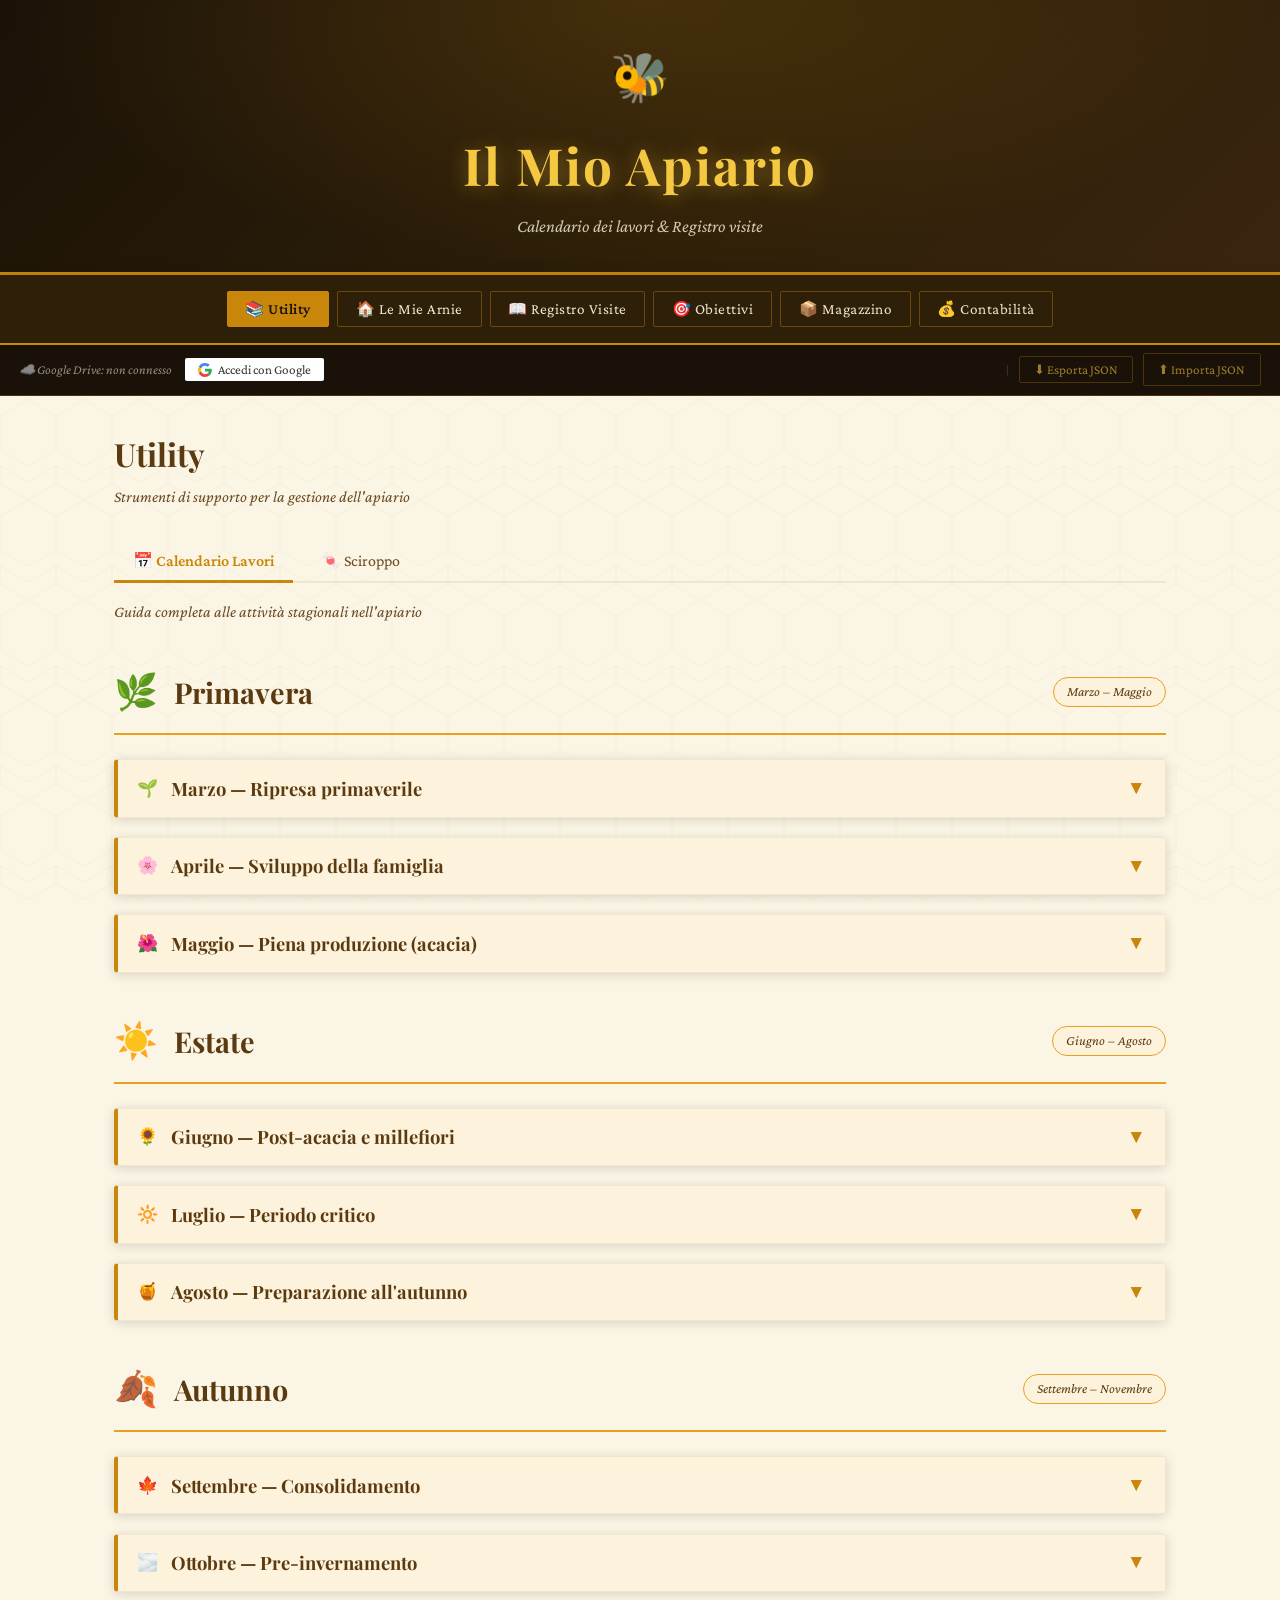
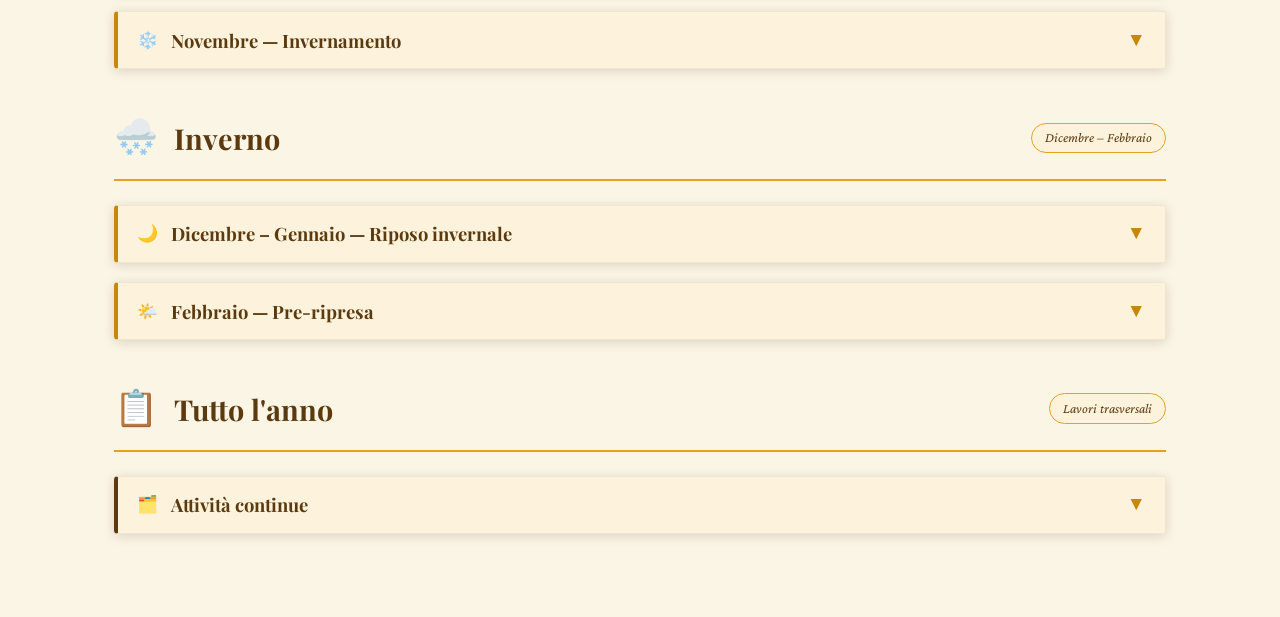
==== commit b9d7c2f4: "Rename apiario_new.html to index.html" ====
--- a/index.html
+++ b/index.html
@@ -4,15 +4,7 @@
 <meta charset="UTF-8">
 <meta name="viewport" content="width=device-width, initial-scale=1.0">
 <title>Il Mio Apiario</title>
-
-<!-- PWA -->
-<link rel="manifest" href="manifest.json">
-<meta name="theme-color" content="#C8860A">
-<meta name="apple-mobile-web-app-capable" content="yes">
-<meta name="apple-mobile-web-app-status-bar-style" content="black-translucent">
-<meta name="apple-mobile-web-app-title" content="Apiario">
-<link rel="apple-touch-icon" href="icons/icon-192.png">
-
+<link rel="icon" href="data:image/svg+xml,<svg xmlns=%22http://www.w3.org/2000/svg%22 viewBox=%220 0 100 100%22><text y=%22.9em%22 font-size=%2290%22>🐝</text></svg>">
 <link rel="stylesheet" href="style-main.css">
 <script src="https://accounts.google.com/gsi/client" async defer></script>
 <script src="shared.js"></script>
@@ -26,7 +18,7 @@
 </header>
 
 <nav>
-  <button class="active" onclick="showSection('calendario')">📅 Calendario Lavori</button>
+  <button class="active" onclick="showSection('utility')">📚 Utility</button>
   <button onclick="showSection('arnie')">🏠 Le Mie Arnie</button>
   <button onclick="showSection('registro')">📖 Registro Visite</button>
   <button onclick="showSection('obiettivi')">🎯 Obiettivi</button>
@@ -58,10 +50,19 @@
 
 <main>
 
-  <!-- ===== CALENDARIO ===== -->
-  <section class="section active" id="calendario">
-    <h2 class="section-title">Calendario dei Lavori</h2>
-    <p class="section-subtitle">Guida completa alle attività stagionali nell'apiario</p>
+  <!-- ===== UTILITY ===== -->
+  <section class="section active" id="utility">
+    <h2 class="section-title">Utility</h2>
+    <p class="section-subtitle">Strumenti di supporto per la gestione dell'apiario</p>
+
+    <div class="mag-tabs" style="margin-bottom:2rem">
+      <button class="mag-tab active" id="utilTabBtnCalendario" onclick="showUtilTab('calendario', this)">📅 Calendario Lavori</button>
+      <button class="mag-tab" id="utilTabBtnSciroppo" onclick="showUtilTab('sciroppo', this)">🍬 Sciroppo</button>
+    </div>
+
+    <!-- SUB: CALENDARIO -->
+    <div id="utilTabCalendario">
+      <p class="section-subtitle" style="margin-top:-1rem">Guida completa alle attività stagionali nell'apiario</p>
 
     <!-- PRIMAVERA -->
     <div class="season-header">
@@ -220,17 +221,18 @@
         <li>Formazione e aggiornamento continuo</li>
       </ul></div>
     </div>
-  </section>
-
-  <!-- ===== ARNIE ===== -->
-  <section class="section" id="arnie">
-    <h2 class="section-title">Le Mie Arnie</h2>
-    <p class="section-subtitle">Gestisci il censimento del tuo apiario</p>
-    <div style="display:flex;gap:0.8rem;margin-bottom:1.5rem;flex-wrap:wrap">
-      <button class="btn" onclick="openArniModal()">+ Aggiungi Arnia</button>
-    </div>
-    <div class="arnie-grid" id="arnieGrid"></div>
-  </section>
+    </div><!-- fine utilTabCalendario -->
+
+    <!-- SUB: SCIROPPO -->
+    <div id="utilTabSciroppo" style="display:none">
+      <p class="section-subtitle" style="margin-top:-1rem">Ricetta completa con acido citrico · Calcolatore dosi</p>
+
+      <div class="mag-tabs">
+        <button class="mag-tab active" onclick="showSciroppoTab('calcolatore', this)">🧮 Calcolatore</button>
+        <button class="mag-tab" onclick="showSciroppoTab('procedimento', this)">📋 Procedimento</button>
+        <button class="mag-tab" onclick="showSciroppoTab('conservazione', this)">🧊 Conservazione</button>
+        <button class="mag-tab" onclick="showSciroppoTab('integratori', this)">🌿 Integratori</button>
+      </div>
 
   <!-- ===== REGISTRO ===== -->
   <section class="section" id="registro">
@@ -353,6 +355,21 @@
     <div class="log-entries" id="logEntries"></div>
   </section>
 
+    </div><!-- fine sciTabIntegratori -->
+    </div><!-- fine utilTabSciroppo -->
+
+  </section><!-- fine utility -->
+
+  <!-- ===== ARNIE ===== -->
+  <section class="section" id="arnie">
+    <h2 class="section-title">Le Mie Arnie</h2>
+    <p class="section-subtitle">Gestisci il censimento del tuo apiario</p>
+    <div style="display:flex;gap:0.8rem;margin-bottom:1.5rem;flex-wrap:wrap">
+      <button class="btn" onclick="openArniModal()">+ Aggiungi Arnia</button>
+    </div>
+    <div class="arnie-grid" id="arnieGrid"></div>
+  </section>
+
   <!-- ===== MAGAZZINO ===== -->
   <section class="section" id="magazzino">
     <h2 class="section-title">Magazzino</h2>
@@ -861,7 +878,7 @@
   { value: 'covata_opercolata', label: '🔵 Cov. opercolata' },
   { value: 'scorte',            label: '🟡 Scorte' },
   { value: 'cov_scorte',        label: '🟠 Cov. + scorte' },
-  { value: 'foglio_cereo',      label: '⬜ Foglio cereo' },
+  { value: 'foglio_cereo',      label: '🟨 Foglio cereo' },
   { value: 'vuoto',             label: '◻️ Vuoto' },
 ];
 
@@ -1645,6 +1662,7 @@
   document.querySelectorAll('nav button').forEach(b => b.classList.remove('active'));
   document.getElementById(id).classList.add('active');
   event.target.classList.add('active');
+  if(id === 'utility') { sciCalc(); }
   if(id === 'registro') { updateArniSelects(); renderLog(); renderStats(); }
   if(id === 'arnie') renderArnie();
   if(id === 'magazzino') { renderMagArticoli(); updateMovArticoloSelect(); }
@@ -1882,6 +1900,82 @@
 function saveMagazzino() {
   localStorage.setItem('articoli', JSON.stringify(articoli));
   localStorage.setItem('movimentazioni', JSON.stringify(movimentazioni));
+}
+
+// ======= UTILITY TABS =======
+function showUtilTab(tab, btn) {
+  document.getElementById('utilTabCalendario').style.display = tab === 'calendario' ? 'block' : 'none';
+  document.getElementById('utilTabSciroppo').style.display   = tab === 'sciroppo'   ? 'block' : 'none';
+  document.querySelectorAll('#utility > .mag-tabs .mag-tab').forEach(b => b.classList.remove('active'));
+  btn.classList.add('active');
+  if(tab === 'sciroppo') sciCalc();
+}
+
+// ======= SCIROPPO =======
+let sciMode = '1to1';
+
+function showSciroppoTab(tab, btn) {
+  ['Calcolatore','Procedimento','Conservazione','Integratori'].forEach(t => {
+    const el = document.getElementById(`sciTab${t}`);
+    if(el) el.style.display = 'none';
+  });
+  document.querySelectorAll('#utilTabSciroppo .mag-tabs .mag-tab').forEach(b => b.classList.remove('active'));
+  document.getElementById(`sciTab${tab.charAt(0).toUpperCase()+tab.slice(1)}`).style.display = 'block';
+  btn.classList.add('active');
+  if(tab === 'calcolatore') sciCalc();
+}
+
+function sciSetMode(m) {
+  sciMode = m;
+  document.getElementById('sci-btn-1to1').classList.toggle('on', m === '1to1');
+  document.getElementById('sci-btn-2to1').classList.toggle('on', m === '2to1');
+  sciCalc();
+}
+
+function sciCalc() {
+  const h = parseInt(document.getElementById('sci-sl-hives')?.value || 3);
+  const l = parseFloat(document.getElementById('sci-sl-liters')?.value || 1);
+  const outH = document.getElementById('sci-out-hives');
+  const outL = document.getElementById('sci-out-liters');
+  if(outH) outH.textContent = h;
+  if(outL) outL.textContent = l.toFixed(1) + ' L';
+
+  const tot = h * l;
+  let acq, zuc, brix, uso;
+  if(sciMode === '1to1') {
+    acq = tot / 2; zuc = tot / 2; brix = 50; uso = 'Primavera';
+  } else {
+    acq = tot * 0.37; zuc = tot * 0.63; brix = 67; uso = 'Autunno';
+  }
+
+  const set = (id, val) => { const el = document.getElementById(id); if(el) el.textContent = val; };
+  set('sci-r-acq', acq.toFixed(1));
+  set('sci-r-zuc', zuc.toFixed(1));
+  set('sci-r-tot', tot.toFixed(1));
+  set('sci-r-brix', '~' + brix + '°');
+  set('sci-r-uso', uso);
+
+  const grams = Math.round(tot * 2 * 10) / 10;
+  set('sci-r-grams', grams.toFixed(1));
+
+  const intere = Math.floor(grams / 5);
+  const resto  = Math.round((grams - intere * 5) * 10) / 10;
+  let txt = '';
+  if(intere > 0) txt += intere + ' bustina' + (intere > 1 ? 'e' : '');
+  if(resto > 0)  txt += (intere > 0 ? ' + ' : '') + resto + ' g parziale';
+  if(grams < 0.5) txt = '< mezzo grammo';
+  set('sci-r-bust', txt || '—');
+
+  const restoEl = document.getElementById('sci-r-resto');
+  if(restoEl) {
+    if(resto > 0 && resto < 5 && intere > 0) {
+      restoEl.textContent = `Dalla bustina parziale: usa ${resto} g, conserva i restanti ${Math.round((5-resto)*10)/10} g in un vasetto chiuso.`;
+    } else if(resto > 0 && intere === 0) {
+      restoEl.textContent = `Prendi una bustina e usa solo ${resto} g. Conserva il resto in vasetto chiuso.`;
+    } else {
+      restoEl.textContent = '';
+    }
+  }
 }
 
 // ======= OBIETTIVI STATE =======
@@ -2354,15 +2448,6 @@
 });
 
 window.addEventListener('load', () => { setTimeout(initGoogleDrive, 500); });
-
-// ===== PWA — Registrazione Service Worker =====
-if ('serviceWorker' in navigator) {
-  window.addEventListener('load', () => {
-    navigator.serviceWorker.register('/apiario/service-worker.js')
-      .then(reg => console.log('SW registrato:', reg.scope))
-      .catch(err => console.warn('SW non registrato:', err));
-  });
-}
 </script>
 </body>
 </html>
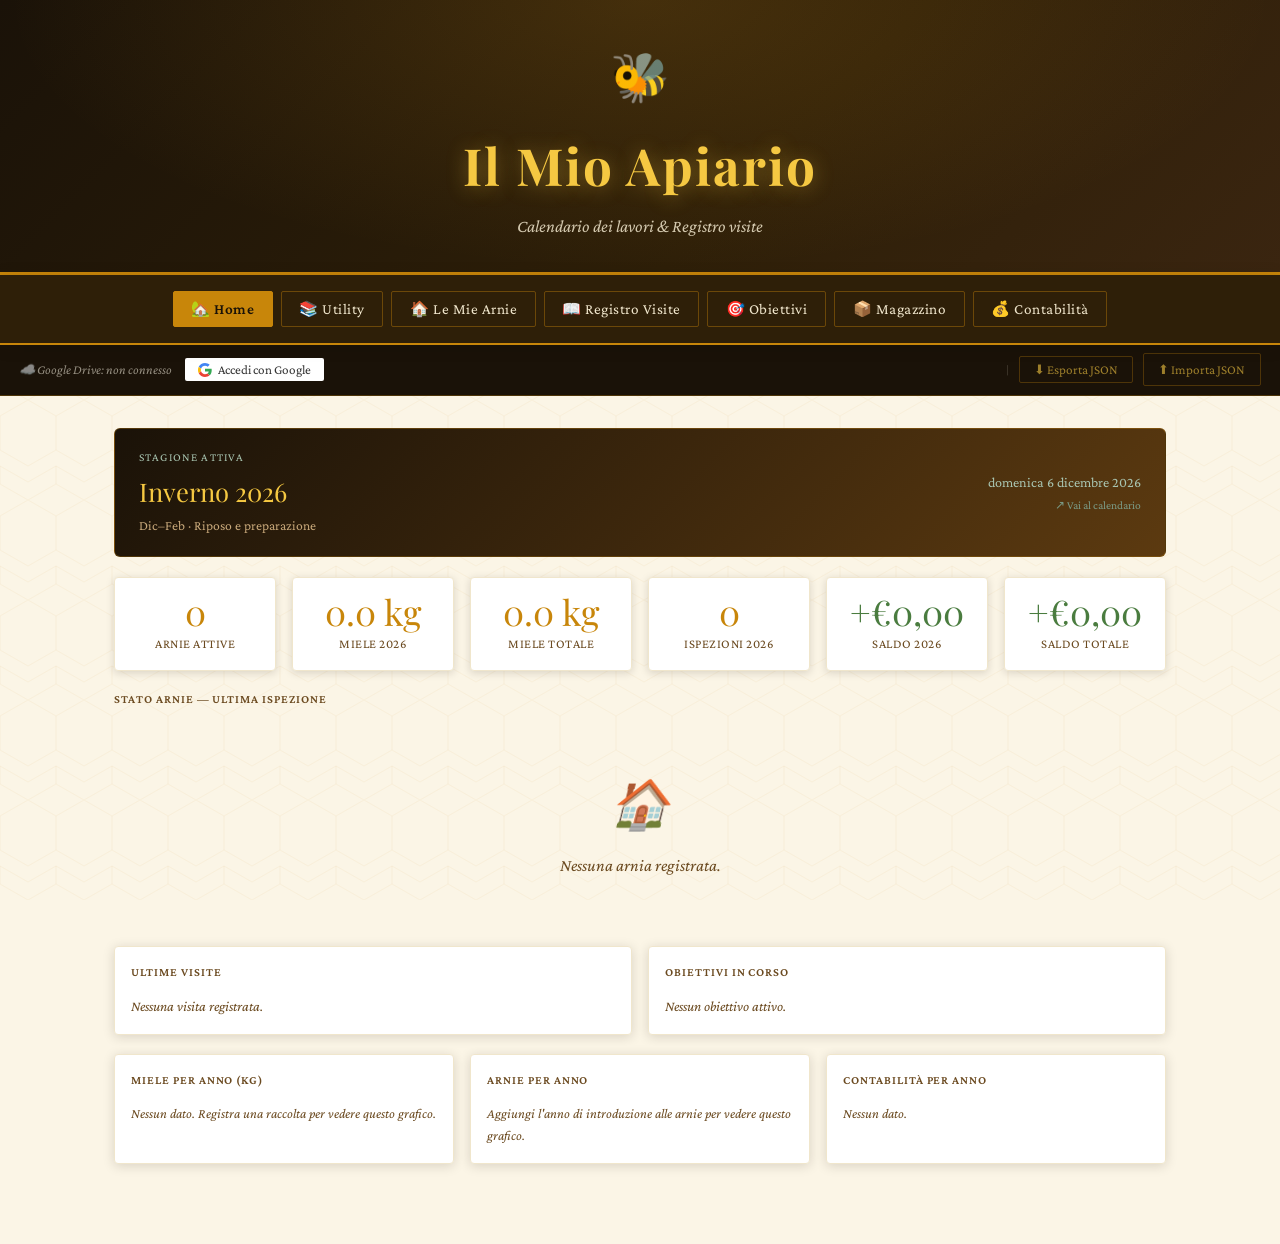
==== commit 01b5ffa8: "edit saldi home" ====
--- a/index.html
+++ b/index.html
@@ -18,7 +18,8 @@
 </header>
 
 <nav>
-  <button class="active" onclick="showSection('utility')">📚 Utility</button>
+  <button class="active" onclick="showSection('home')">🏡 Home</button>
+  <button onclick="showSection('utility')">📚 Utility</button>
   <button onclick="showSection('arnie')">🏠 Le Mie Arnie</button>
   <button onclick="showSection('registro')">📖 Registro Visite</button>
   <button onclick="showSection('obiettivi')">🎯 Obiettivi</button>
@@ -50,8 +51,64 @@
 
 <main>
 
+  <!-- ===== HOME ===== -->
+  <section class="section active" id="home">
+
+    <!-- BANNER STAGIONALE -->
+    <div id="homeBanner" onclick="navigateTo('utility')" style="cursor:pointer;background:linear-gradient(135deg,#1A1208,#5C3A10);border-radius:6px;padding:1.2rem 1.5rem;margin-bottom:1.2rem;display:flex;align-items:center;justify-content:space-between;flex-wrap:wrap;gap:0.5rem;border:1px solid rgba(200,134,10,0.3);transition:opacity 0.2s" onmouseover="this.style.opacity='0.9'" onmouseout="this.style.opacity='1'">
+      <div>
+        <div style="font-size:0.72rem;color:#A8C4B0;letter-spacing:0.1em;text-transform:uppercase;margin-bottom:0.3rem" id="homeSeasonLabel">Stagione attiva</div>
+        <div style="font-size:1.6rem;font-family:'Playfair Display',serif;color:#F5C842;margin-bottom:0.2rem" id="homeSeasonName">—</div>
+        <div style="font-size:0.85rem;color:#c8a87a" id="homeSeasonSub">—</div>
+      </div>
+      <div style="text-align:right">
+        <div style="font-size:0.88rem;color:#A8C4B0" id="homeDate">—</div>
+        <div style="font-size:0.72rem;color:#7a9a85;margin-top:0.2rem">↗ Vai al calendario</div>
+      </div>
+    </div>
+
+    <!-- ALERTS -->
+    <div id="homeAlerts" style="margin-bottom:1rem"></div>
+
+    <!-- KPI -->
+    <div class="stats-grid" id="homeKpi" style="margin-bottom:1.2rem"></div>
+
+    <!-- ARNIE -->
+    <div style="font-size:0.75rem;font-weight:600;color:var(--text-light);text-transform:uppercase;letter-spacing:0.08em;margin-bottom:0.6rem">Stato arnie — ultima ispezione</div>
+    <div class="arnie-grid" id="homeArnieGrid" style="margin-bottom:1.2rem"></div>
+
+    <!-- VISITE + OBIETTIVI -->
+    <div style="display:grid;grid-template-columns:1fr 1fr;gap:1rem;margin-bottom:1.2rem">
+      <div class="card" style="padding:1rem">
+        <div style="font-size:0.75rem;font-weight:600;color:var(--text-light);text-transform:uppercase;letter-spacing:0.08em;margin-bottom:0.8rem">Ultime visite</div>
+        <div id="homeUltimeVisite"></div>
+      </div>
+      <div class="card" style="padding:1rem">
+        <div style="font-size:0.75rem;font-weight:600;color:var(--text-light);text-transform:uppercase;letter-spacing:0.08em;margin-bottom:0.8rem">Obiettivi in corso</div>
+        <div id="homeObiettivi"></div>
+      </div>
+    </div>
+
+    <!-- GRAFICI -->
+    <div style="display:grid;grid-template-columns:1fr 1fr 1fr;gap:1rem;margin-bottom:1rem" id="homeGraficiGrid">
+      <div class="card" style="padding:1rem">
+        <div style="font-size:0.75rem;font-weight:600;color:var(--text-light);text-transform:uppercase;letter-spacing:0.08em;margin-bottom:0.8rem">Miele per anno (kg)</div>
+        <div id="homeGraficoMiele"></div>
+      </div>
+      <div class="card" style="padding:1rem">
+        <div style="font-size:0.75rem;font-weight:600;color:var(--text-light);text-transform:uppercase;letter-spacing:0.08em;margin-bottom:0.8rem">Arnie per anno</div>
+        <div id="homeGraficoArnie"></div>
+      </div>
+      <div class="card" style="padding:1rem">
+        <div style="font-size:0.75rem;font-weight:600;color:var(--text-light);text-transform:uppercase;letter-spacing:0.08em;margin-bottom:0.8rem">Contabilità per anno</div>
+        <div id="homeGraficoContabilita"></div>
+      </div>
+    </div>
+
+  </section>
+
   <!-- ===== UTILITY ===== -->
-  <section class="section active" id="utility">
+  <section class="section" id="utility">
     <h2 class="section-title">Utility</h2>
     <p class="section-subtitle">Strumenti di supporto per la gestione dell'apiario</p>
 
@@ -234,6 +291,153 @@
         <button class="mag-tab" onclick="showSciroppoTab('integratori', this)">🌿 Integratori</button>
       </div>
 
+      <!-- TAB CALCOLATORE -->
+      <div id="sciTabCalcolatore">
+        <div class="sci-type-row">
+          <button class="sci-type-btn on" id="sci-btn-1to1" onclick="sciSetMode('1to1')">
+            <strong>1 : 1</strong><small>Primavera · stimolante</small>
+          </button>
+          <button class="sci-type-btn" id="sci-btn-2to1" onclick="sciSetMode('2to1')">
+            <strong>2 : 1</strong><small>Autunno · scorte invernali</small>
+          </button>
+        </div>
+        <div class="sci-calc-card">
+          <h3 style="font-family:'Playfair Display',serif;font-size:1.1rem;color:var(--brown);margin-bottom:1.2rem;padding-bottom:0.6rem;border-bottom:1px solid var(--cream-dark)">Calcolatore dosi</h3>
+          <div class="sci-slider-row">
+            <label>Numero di alveari</label>
+            <input type="range" min="1" max="20" value="3" step="1" id="sci-sl-hives" oninput="sciCalc()">
+            <span class="sci-slider-val" id="sci-out-hives">3</span>
+          </div>
+          <div class="sci-slider-row">
+            <label>Litri per alveare</label>
+            <input type="range" min="0.5" max="5" value="1" step="0.5" id="sci-sl-liters" oninput="sciCalc()">
+            <span class="sci-slider-val" id="sci-out-liters">1.0 L</span>
+          </div>
+          <div class="sci-metrics">
+            <div class="sci-metric"><span class="sci-val" id="sci-r-acq">—</span><span class="sci-lbl">Acqua (L)</span></div>
+            <div class="sci-metric"><span class="sci-val" id="sci-r-zuc">—</span><span class="sci-lbl">Zucchero (kg)</span></div>
+            <div class="sci-metric"><span class="sci-val" id="sci-r-tot">—</span><span class="sci-lbl">Sciroppo totale (L)</span></div>
+          </div>
+          <div class="sci-acid-box">
+            <div class="sci-acid-title">Acido citrico · Dr. Oetker (bustine da 5 g)</div>
+            <div class="sci-acid-body">
+              Dose: 2 g per litro → <strong id="sci-r-grams">—</strong> g totali
+              <div class="sci-bustina-pill" id="sci-r-bust">—</div>
+              <div style="margin-top:6px;font-size:0.85rem;color:var(--green)" id="sci-r-resto"></div>
+            </div>
+          </div>
+          <div class="sci-metrics" style="margin-top:0.8rem;margin-bottom:0">
+            <div class="sci-metric"><span class="sci-val" id="sci-r-brix">—</span><span class="sci-lbl">Gradi Brix approx.</span></div>
+            <div class="sci-metric"><span class="sci-val">~4.5</span><span class="sci-lbl">pH con acido citrico</span></div>
+            <div class="sci-metric"><span class="sci-val" id="sci-r-uso">—</span><span class="sci-lbl">Uso consigliato</span></div>
+          </div>
+        </div>
+      </div>
+
+      <!-- TAB PROCEDIMENTO -->
+      <div id="sciTabProcedimento" style="display:none">
+        <div class="sci-steps">
+          <div class="sci-step">
+            <div class="sci-step-left"><div class="sci-step-num">1</div><div class="sci-step-line"></div></div>
+            <div class="sci-step-body">
+              <h3>Misura l'acqua e scaldala a 60–70°C</h3>
+              <p>Usa acqua potabile di buona qualità. Non portare a ebollizione: 60–70°C è sufficiente per sciogliere lo zucchero senza degradarlo.</p>
+              <div class="sci-note sci-note-warn">Acqua molto dura o calcarea può essere sgradita alle api. Se necessario diluiscila con acqua minerale naturale o lasciala riposare 30 minuti in un contenitore aperto.</div>
+            </div>
+          </div>
+          <div class="sci-step">
+            <div class="sci-step-left"><div class="sci-step-num">2</div><div class="sci-step-line"></div></div>
+            <div class="sci-step-body">
+              <h3>Togli dal fuoco e aggiungi lo zucchero</h3>
+              <p>Versa lo zucchero semolato bianco nell'acqua calda fuori dal fuoco — mai il contrario. Mescola energicamente per 2–3 minuti finché lo sciroppo è completamente limpido.</p>
+              <div class="sci-note sci-note-err">Solo saccarosio bianco raffinato. Vietati: zucchero di canna grezzo, dolcificanti artificiali, miele di origine ignota o acquistato.</div>
+            </div>
+          </div>
+          <div class="sci-step">
+            <div class="sci-step-left"><div class="sci-step-num sci-step-green">3</div><div class="sci-step-line"></div></div>
+            <div class="sci-step-body">
+              <h3>Lascia raffreddare sotto i 40°C — poi aggiungi l'acido citrico</h3>
+              <p>Aspetta che lo sciroppo sia tiepido prima di aggiungere il Dr. Oetker. Se aggiungi l'acido a sciroppo ancora caldo, parte dell'acido si volatilizza.</p>
+              <div class="sci-note sci-note-tip"><strong>Come usare le bustine Dr. Oetker da 5 g</strong><br>Ogni bustina contiene 5 g di acido citrico puro (E 330). A 2 g/litro, una bustina copre 2,5 litri di sciroppo.</div>
+              <div class="sci-note sci-note-tip" style="margin-top:8px"><strong>Senza bilancina?</strong><br>Una bustina intera (5 g) ogni 2,5 litri di sciroppo. Per piccole quantità, dividi visivamente la bustina a metà o in quarti.</div>
+            </div>
+          </div>
+          <div class="sci-step">
+            <div class="sci-step-left"><div class="sci-step-num">4</div><div class="sci-step-line"></div></div>
+            <div class="sci-step-body">
+              <h3>Mescola bene e verifica la dissoluzione</h3>
+              <p>L'acido citrico si scioglie quasi istantaneamente. Mescola 30 secondi. Lo sciroppo resterà limpido — nessun cambiamento di colore è normale e atteso.</p>
+            </div>
+          </div>
+          <div class="sci-step">
+            <div class="sci-step-left"><div class="sci-step-num">5</div><div class="sci-step-line"></div></div>
+            <div class="sci-step-body">
+              <h3>Raffredda completamente a temperatura ambiente</h3>
+              <p>Prima di versare nel nodrisco, lo sciroppo deve essere sotto i 25°C. Sciroppo caldo nel nodrisco uccide le api che vi cadono dentro e favorisce la fermentazione.</p>
+            </div>
+          </div>
+          <div class="sci-step">
+            <div class="sci-step-left"><div class="sci-step-num">6</div><div class="sci-step-line"></div></div>
+            <div class="sci-step-body">
+              <h3>Somministra di sera nel nodrisco pulito</h3>
+              <p>Versare sempre al tramonto o di notte per evitare saccheggi. Pulire il nodrisco prima di ogni ricarica per rimuovere residui fermentati.</p>
+              <div class="sci-note sci-note-warn">Sigilla le fessure dell'alveare durante la nutrizione. Lo sciroppo esposto di giorno attira api di altri alveari e può scatenare saccheggi violenti.</div>
+            </div>
+          </div>
+          <div class="sci-step">
+            <div class="sci-step-left"><div class="sci-step-num">7</div></div>
+            <div class="sci-step-body">
+              <h3>Controlla il consumo dopo 48–72 ore</h3>
+              <p>Una colonia forte in primavera consuma 1 litro in 24–48h. Consumo lento indica colonia debole, temperature basse, o riserve già abbondanti.</p>
+            </div>
+          </div>
+        </div>
+      </div>
+
+      <!-- TAB CONSERVAZIONE -->
+      <div id="sciTabConservazione" style="display:none">
+        <div style="display:grid;grid-template-columns:1fr 1fr;gap:1rem;margin-bottom:1.2rem">
+          <div class="sci-conserv-card">
+            <div class="sci-c-label">Sciroppo 1:1</div>
+            <div class="sci-c-val">10–14 giorni</div>
+            <p>In frigorifero, contenitore chiuso, lontano dalla luce. L'acido citrico prolunga la durata rispetto allo sciroppo non acidificato.</p>
+          </div>
+          <div class="sci-conserv-card">
+            <div class="sci-c-label">Sciroppo 2:1</div>
+            <div class="sci-c-val">2–3 settimane</div>
+            <p>In frigorifero. La maggiore concentrazione di zucchero inibisce naturalmente la fermentazione. Agitare prima dell'uso.</p>
+          </div>
+        </div>
+        <div class="sci-note sci-note-err">Scartare immediatamente se: compare muffa, odore acetico (aceto), torbidità bianca o schiuma anomala.</div>
+      </div>
+
+      <!-- TAB INTEGRATORI -->
+      <div id="sciTabIntegratori" style="display:none">
+        <p style="color:var(--text-light);font-style:italic;margin-bottom:1rem;font-size:0.95rem">Da aggiungere solo a sciroppo freddo (sotto i 40°C), dopo l'acido citrico.</p>
+        <div class="sci-integr-list">
+          <div class="sci-integr-item">
+            <div class="sci-integr-dot green"></div>
+            <div><div class="sci-i-title">Timolo (cristalli)</div><p>Antisettico naturale contro Nosema e muffe. Utile soprattutto in autunno. Dose: 0,1 g/litro, sciogliere prima in poca grappa o alcool alimentare.</p></div>
+          </div>
+          <div class="sci-integr-item">
+            <div class="sci-integr-dot green"></div>
+            <div><div class="sci-i-title">Olio essenziale di timo o origano</div><p>Effetto prebiotico sul microbioma intestinale delle api. Dose: 1–2 gocce per litro. Non eccedere: in alte concentrazioni è repellente.</p></div>
+          </div>
+          <div class="sci-integr-item">
+            <div class="sci-integr-dot"></div>
+            <div><div class="sci-i-title">Integratori vitaminici apistici (Vita Feed Gold, Api-Herb)</div><p>Aminoacidi, vitamine del gruppo B, estratti vegetali. Seguire le dosi indicate sulla confezione. Utili in primavera per la stimolazione.</p></div>
+          </div>
+          <div class="sci-integr-item">
+            <div class="sci-integr-dot"></div>
+            <div><div class="sci-i-title">Miele della propria produzione</div><p>Un cucchiaio per litro rende lo sciroppo più appetibile. Usare solo miele certificato della propria produzione — mai miele acquistato (rischio AFB e malattie).</p></div>
+          </div>
+        </div>
+      </div>
+
+    </div><!-- fine utilTabSciroppo -->
+
+  </section><!-- fine utility -->
+
   <!-- ===== REGISTRO ===== -->
   <section class="section" id="registro">
     <h2 class="section-title">Registro Visite</h2>
@@ -247,8 +451,8 @@
           <input type="date" id="logData">
         </div>
         <div class="form-row">
-          <label>Arnia</label>
-          <select id="logArnia"><option value="tutte">Tutte le arnie</option></select>
+          <label>Arnia <span style="color:var(--red);font-size:0.8rem">* obbligatoria</span></label>
+          <select id="logArnia"><option value="">— Seleziona arnia —</option></select>
         </div>
         <div class="form-row">
           <label>Tipo di intervento <span style="font-weight:300;font-style:italic;text-transform:none">(anche più di uno)</span></label>
@@ -265,17 +469,20 @@
           <label>Note / Osservazioni</label>
           <textarea id="logNote" placeholder="Es. regina vista, covata regolare, 3 kg di miele raccolti..."></textarea>
         </div>
-        <div style="display:grid;grid-template-columns:1fr 1fr;gap:0.8rem">
-          <div class="form-row">
-            <label>Varroa (cadute/giorno)</label>
-            <input type="number" id="logVarroa" min="0" placeholder="—">
+        <div class="form-row">
+          <label>Varroa (cadute/giorno)</label>
+          <input type="number" id="logVarroa" min="0" placeholder="—">
+        </div>
+
+        <!-- SEZIONE RACCOLTA -->
+        <div id="raccoltaFields" style="display:none;border:1px solid #9FC9B0;border-radius:4px;padding:1rem;background:#e8f5e9;margin-bottom:1rem">
+          <div style="font-family:'Playfair Display',serif;font-size:0.95rem;color:var(--green);margin-bottom:0.8rem;font-weight:600;display:flex;justify-content:space-between;align-items:center">
+            🍯 Prodotti raccolti
+            <button type="button" onclick="addRaccoltaRiga()" class="btn btn-secondary" style="padding:0.3rem 0.7rem;font-size:0.82rem">+ Aggiungi prodotto</button>
           </div>
-          <div class="form-row">
-            <label>Miele raccolto (kg)</label>
-            <input type="number" id="logMiele" min="0" step="0.1" placeholder="—">
-          </div>
-        </div>
-
+          <div id="raccoltaRighe"></div>
+          <div style="font-size:0.8rem;color:var(--green);margin-top:0.5rem;font-style:italic">I prodotti verranno automaticamente caricati a magazzino al salvataggio.</div>
+        </div>
         <!-- SEZIONE ISPEZIONE -->
         <div id="ispezioneFields" style="display:none;border:1px solid var(--amber-light);border-radius:4px;padding:1rem;background:var(--amber-pale);margin-bottom:1rem">
           <div style="font-family:'Playfair Display',serif;font-size:0.95rem;color:var(--brown);margin-bottom:0.8rem;font-weight:600">🔍 Dettagli ispezione</div>
@@ -327,7 +534,6 @@
           </div>
           <div id="telainiMapForm"></div>
         </div>
-
         <button class="btn" onclick="addLogEntry()">Salva registrazione</button>
       </div>
       <div class="card">
@@ -354,11 +560,6 @@
     </div>
     <div class="log-entries" id="logEntries"></div>
   </section>
-
-    </div><!-- fine sciTabIntegratori -->
-    </div><!-- fine utilTabSciroppo -->
-
-  </section><!-- fine utility -->
 
   <!-- ===== ARNIE ===== -->
   <section class="section" id="arnie">
@@ -686,18 +887,14 @@
 
 <!-- MODAL MOVIMENTAZIONE -->
 <div class="modal-overlay" id="movModal">
-  <div class="modal" style="max-width:440px">
+  <div class="modal" style="max-width:520px">
     <h3 id="movModalTitle">🔄 Nuova movimentazione</h3>
     <input type="hidden" id="editMovId">
-    <div class="form-row">
-      <label>Data</label>
-      <input type="date" id="movData">
-    </div>
-    <div class="form-row">
-      <label>Articolo</label>
-      <select id="movArticolo"></select>
-    </div>
     <div style="display:grid;grid-template-columns:1fr 1fr;gap:0.8rem">
+      <div class="form-row">
+        <label>Data</label>
+        <input type="date" id="movData">
+      </div>
       <div class="form-row">
         <label>Tipo</label>
         <select id="movTipo">
@@ -706,10 +903,13 @@
           <option value="rettifica">🔧 Rettifica</option>
         </select>
       </div>
-      <div class="form-row">
-        <label>Quantità</label>
-        <input type="number" id="movQta" min="0" step="0.1" placeholder="Es. 10">
-      </div>
+    </div>
+    <div style="margin-bottom:0.8rem">
+      <div style="font-size:0.85rem;font-weight:600;color:var(--text-light);text-transform:uppercase;letter-spacing:0.5px;margin-bottom:0.5rem;display:flex;justify-content:space-between;align-items:center">
+        Articoli
+        <button type="button" onclick="addMovRiga()" class="btn btn-secondary" style="padding:0.25rem 0.7rem;font-size:0.82rem">+ Aggiungi articolo</button>
+      </div>
+      <div id="movRighe"></div>
     </div>
     <div class="form-row">
       <label>Note</label>
@@ -752,6 +952,17 @@
       <div class="form-row">
         <label>Anno introduzione regina</label>
         <input type="number" id="arniReginaAnno" placeholder="Es. 2023" min="2000" max="2099">
+      </div>
+    </div>
+
+    <div style="display:grid;grid-template-columns:1fr 1fr;gap:0.8rem">
+      <div class="form-row">
+        <label>Anno introduzione arnia</label>
+        <input type="number" id="arniAnnoIntroduzione" placeholder="Es. 2022" min="2000" max="2099">
+      </div>
+      <div class="form-row">
+        <label>Anno dismissione (se non più attiva)</label>
+        <input type="number" id="arniAnnoDismissione" placeholder="— Ancora attiva —" min="2000" max="2099">
       </div>
     </div>
 
@@ -886,17 +1097,80 @@
 
 function toggleIspezioneFields() {
   const tipi = Array.from(document.querySelectorAll('#logTipo input:checked')).map(x => x.value);
-  const show = tipi.includes('ispezione');
-  const el = document.getElementById('ispezioneFields');
-  if(!el) return;
-  el.style.display = show ? 'block' : 'none';
-  if(!show) {
-    document.getElementById('ispCovata').value = '';
-    document.getElementById('ispScorte').value = '';
-    document.getElementById('ispCelleReali').value = '';
-    document.getElementById('ispTelaini').value = '';
-    document.getElementById('telainiMapForm').innerHTML = '';
+  const showIsp = tipi.includes('ispezione');
+  const showRac = tipi.includes('produzione');
+  const elIsp = document.getElementById('ispezioneFields');
+  const elRac = document.getElementById('raccoltaFields');
+  if(elIsp) {
+    elIsp.style.display = showIsp ? 'block' : 'none';
+    if(!showIsp) {
+      document.getElementById('ispCovata').value = '';
+      document.getElementById('ispScorte').value = '';
+      document.getElementById('ispCelleReali').value = '';
+      document.getElementById('ispTelaini').value = '';
+      document.getElementById('telainiMapForm').innerHTML = '';
+    }
   }
+  if(elRac) {
+    elRac.style.display = showRac ? 'block' : 'none';
+    if(showRac && document.getElementById('raccoltaRighe').children.length === 0) {
+      addRaccoltaRiga();
+    }
+    if(!showRac) {
+      document.getElementById('raccoltaRighe').innerHTML = '';
+    }
+  }
+}
+
+let raccoltaRigheCount = 0;
+
+function addRaccoltaRiga() {
+  const prodotti = articoli.filter(a => a.categoria === 'prodotto');
+  if(prodotti.length === 0) {
+    alert('Nessun articolo di categoria "Prodotto finito" nel magazzino. Aggiungine uno prima.');
+    return;
+  }
+  const idx = raccoltaRigheCount++;
+  const div = document.createElement('div');
+  div.id = `raccoltaRiga_${idx}`;
+  div.style.cssText = 'display:grid;grid-template-columns:1fr auto auto;gap:0.5rem;align-items:end;margin-bottom:0.5rem';
+  div.innerHTML = `
+    <div>
+      <select id="raccoltaArt_${idx}" onchange="raccoltaArtChange(${idx})" style="width:100%;padding:0.5rem 0.7rem;border:1px solid var(--cream-dark);border-radius:3px;font-family:'Crimson Pro',serif;font-size:0.95rem;background:white">
+        <option value="">— Seleziona prodotto —</option>
+        ${prodotti.map(a=>`<option value="${a.id}" data-unita="${a.unita}">${a.nome}</option>`).join('')}
+      </select>
+    </div>
+    <div style="display:flex;align-items:center;gap:0.3rem">
+      <input type="number" id="raccoltaQta_${idx}" min="0" step="0.1" placeholder="Qtà" style="width:80px;padding:0.5rem 0.5rem;border:1px solid var(--cream-dark);border-radius:3px;font-family:'Crimson Pro',serif;font-size:0.95rem;background:white">
+      <span id="raccoltaUnita_${idx}" style="font-size:0.82rem;color:var(--text-light);min-width:24px">—</span>
+    </div>
+    <button type="button" onclick="removeRaccoltaRiga(${idx})" class="btn-icon del" style="margin-bottom:0">✕</button>
+  `;
+  document.getElementById('raccoltaRighe').appendChild(div);
+}
+
+function raccoltaArtChange(idx) {
+  const sel = document.getElementById(`raccoltaArt_${idx}`);
+  const opt = sel.options[sel.selectedIndex];
+  document.getElementById(`raccoltaUnita_${idx}`).textContent = opt?.dataset?.unita || '—';
+}
+
+function removeRaccoltaRiga(idx) {
+  const el = document.getElementById(`raccoltaRiga_${idx}`);
+  if(el) el.remove();
+}
+
+function getRaccoltaData() {
+  const righe = document.getElementById('raccoltaRighe').querySelectorAll('[id^="raccoltaRiga_"]');
+  const result = [];
+  righe.forEach(riga => {
+    const idx = riga.id.split('_')[1];
+    const artId = document.getElementById(`raccoltaArt_${idx}`)?.value;
+    const qta = parseFloat(document.getElementById(`raccoltaQta_${idx}`)?.value);
+    if(artId && qta > 0) result.push({ articoloId: artId, qta });
+  });
+  return result;
 }
 
 function renderTelainiMapForm() {
@@ -1105,6 +1379,8 @@
     document.getElementById('arniSciamatura').value = a.sciamatura || '';
     document.getElementById('arniProduttivita').value = a.produttivita || '';
     document.getElementById('arniRazzaNote').value = a.razzaNote || '';
+    document.getElementById('arniAnnoIntroduzione').value = a.annoIntroduzione || '';
+    document.getElementById('arniAnnoDismissione').value = a.annoDismissione || '';
     editingMelari = JSON.parse(JSON.stringify(a.melari || []));
   } else {
     document.getElementById('arniModalTitle').textContent = '🏠 Nuova Arnia';
@@ -1120,6 +1396,8 @@
     document.getElementById('arniSciamatura').value = '';
     document.getElementById('arniProduttivita').value = '';
     document.getElementById('arniRazzaNote').value = '';
+    document.getElementById('arniAnnoIntroduzione').value = '';
+    document.getElementById('arniAnnoDismissione').value = '';
     editingMelari = [];
   }
   document.getElementById('melData').value = new Date().toISOString().slice(0,10);
@@ -1144,6 +1422,8 @@
     sciamatura: document.getElementById('arniSciamatura').value,
     produttivita: document.getElementById('arniProduttivita').value,
     razzaNote: document.getElementById('arniRazzaNote').value.trim(),
+    annoIntroduzione: parseInt(document.getElementById('arniAnnoIntroduzione').value) || null,
+    annoDismissione:  parseInt(document.getElementById('arniAnnoDismissione').value)  || null,
     melari: editingMelari
   };
   if(editId) { arnie = arnie.map(a => a.id === editId ? data : a); }
@@ -1243,7 +1523,10 @@
   const selects = ['logArnia','filterArnia'];
   selects.forEach(sid => {
     const sel = document.getElementById(sid);
-    const defaultOpt = sid === 'logArnia' ? '<option value="tutte">Tutte le arnie</option>' : '<option value="">Tutte le arnie</option>';
+    if(!sel) return;
+    const defaultOpt = sid === 'logArnia'
+      ? '<option value="">— Seleziona arnia —</option>'
+      : '<option value="">Tutte le arnie</option>';
     sel.innerHTML = defaultOpt + arnie.map(a => `<option value="${a.id}">#${a.num}${a.nome?' – '+a.nome:''}</option>`).join('');
   });
 }
@@ -1254,10 +1537,13 @@
   if(!data || !note) { alert('Compila almeno la data e le note'); return; }
   const tipi = Array.from(document.querySelectorAll('#logTipo input:checked')).map(x => x.value);
   if(tipi.length === 0) { alert('Seleziona almeno un tipo di intervento'); return; }
+
+  // Arnia obbligatoria
   const arniaId = document.getElementById('logArnia').value;
+  if(!arniaId) { alert('Seleziona un\'arnia — è obbligatoria'); return; }
   const arniaObj = arnie.find(a => a.id === arniaId);
 
-  // Dati ispezione (solo se ispezione selezionata)
+  // Dati ispezione
   let ispezioneData = null;
   if(tipi.includes('ispezione')) {
     ispezioneData = {
@@ -1269,32 +1555,68 @@
     };
   }
 
+  // Dati raccolta
+  let raccoltaData = null;
+  if(tipi.includes('produzione')) {
+    const righe = getRaccoltaData();
+    if(righe.length === 0) { alert('Aggiungi almeno un prodotto nella sezione Raccolta'); return; }
+    raccoltaData = righe;
+  }
+
   const entry = {
     id: Date.now().toString(), data,
-    arniaId, arniaNome: arniaObj ? `#${arniaObj.num}${arniaObj.nome?' – '+arniaObj.nome:''}` : 'Tutte',
+    arniaId, arniaNome: arniaObj ? `#${arniaObj.num}${arniaObj.nome?' – '+arniaObj.nome:''}` : '—',
     tipo: tipi, note,
     varroa: document.getElementById('logVarroa').value,
-    miele: document.getElementById('logMiele').value,
-    ispezione: ispezioneData
+    ispezione: ispezioneData,
+    raccolta: raccoltaData
   };
   logBook.unshift(entry);
   localStorage.setItem('logBook', JSON.stringify(logBook));
 
+  // Movimenti automatici magazzino per raccolta
+  if(raccoltaData && raccoltaData.length > 0) {
+    const annoVisita = data.slice(0, 4);
+    raccoltaData.forEach(r => {
+      movimentazioni.push({
+        id: Date.now().toString() + Math.random().toString(36).slice(2),
+        data, articoloId: r.articoloId,
+        tipo: 'entrata', qta: r.qta,
+        note: `Da visita ${arniaObj ? '#'+arniaObj.num : ''} del ${formatDate(data)}`
+      });
+      // Aggiorna produzione per arnia e anno
+      if(arniaObj) {
+        const art = articoli.find(a => a.id === r.articoloId);
+        if(!arniaObj.produzionePerAnno) arniaObj.produzionePerAnno = {};
+        if(!arniaObj.produzionePerAnno[annoVisita]) arniaObj.produzionePerAnno[annoVisita] = {};
+        const nomeArt = art ? art.nome : r.articoloId;
+        arniaObj.produzionePerAnno[annoVisita][nomeArt] =
+          (arniaObj.produzionePerAnno[annoVisita][nomeArt] || 0) + r.qta;
+        arnie = arnie.map(a => a.id === arniaId ? arniaObj : a);
+      }
+    });
+    saveMagazzino();
+    localStorage.setItem('arnie', JSON.stringify(arnie));
+  }
+
   // Reset form
   document.getElementById('logNote').value = '';
   document.getElementById('logVarroa').value = '';
-  document.getElementById('logMiele').value = '';
+  document.getElementById('logArnia').value = '';
   document.querySelectorAll('#logTipo input').forEach(x => x.checked = false);
-  // Reset ispezione
   document.getElementById('ispCovata').value = '';
   document.getElementById('ispScorte').value = '';
   document.getElementById('ispCelleReali').value = '';
   document.getElementById('ispTelaini').value = '';
   document.getElementById('telainiMapForm').innerHTML = '';
   document.getElementById('ispezioneFields').style.display = 'none';
+  document.getElementById('raccoltaFields').style.display = 'none';
+  document.getElementById('raccoltaRighe').innerHTML = '';
+  raccoltaRigheCount = 0;
 
   renderLog();
   renderStats();
+  showImportToast('✅ Visita salvata' + (raccoltaData ? ` · ${raccoltaData.length} prodotti caricati a magazzino` : ''));
 }
 
 function deleteLog(id) {
@@ -1657,17 +1979,23 @@
 }
 
 // ======= UPDATED showSection =======
-function showSection(id) {
+function navigateTo(id) {
+  const btn = [...document.querySelectorAll('nav button')].find(b => b.getAttribute('onclick')?.includes(`'${id}'`));
   document.querySelectorAll('.section').forEach(s => s.classList.remove('active'));
   document.querySelectorAll('nav button').forEach(b => b.classList.remove('active'));
   document.getElementById(id).classList.add('active');
-  event.target.classList.add('active');
+  if(btn) btn.classList.add('active');
+  if(id === 'home') renderHome();
   if(id === 'utility') { sciCalc(); }
   if(id === 'registro') { updateArniSelects(); renderLog(); renderStats(); }
   if(id === 'arnie') renderArnie();
   if(id === 'magazzino') { renderMagArticoli(); updateMovArticoloSelect(); }
   if(id === 'contabilita') { renderContRiepilogo(); populateContAnnoFilter(); }
   if(id === 'obiettivi') { populateAnnoSelects(); renderObStagionali(); }
+}
+
+function showSection(id) {
+  navigateTo(id);
 }
 
 // ======= MAGAZZINO STATE =======
@@ -1851,42 +2179,84 @@
 
 // ======= MOVIMENTAZIONE MODAL =======
 function updateMovArticoloSelect(preselect) {
-  const sel = document.getElementById('movArticolo');
   const filtSel = document.getElementById('magFiltroMovArticolo');
-  if(sel) sel.innerHTML = articoli.map(a => `<option value="${a.id}">${a.nome} (${a.unita})</option>`).join('');
   if(filtSel) filtSel.innerHTML = '<option value="">Tutti gli articoli</option>' + articoli.map(a => `<option value="${a.id}">${a.nome}</option>`).join('');
-  if(preselect && sel) sel.value = preselect;
+}
+
+function buildMovRiga(idx, preselect) {
+  const div = document.createElement('div');
+  div.id = `movRiga_${idx}`;
+  div.style.cssText = 'display:grid;grid-template-columns:1fr auto auto;gap:0.5rem;align-items:end;margin-bottom:0.5rem';
+  div.innerHTML = `
+    <select id="movArt_${idx}" onchange="movArtChange(${idx})" style="width:100%;padding:0.5rem 0.7rem;border:1px solid var(--cream-dark);border-radius:3px;font-family:'Crimson Pro',serif;font-size:0.95rem;background:white">
+      <option value="">— Seleziona articolo —</option>
+      ${articoli.map(a=>`<option value="${a.id}" data-unita="${a.unita}" ${a.id===preselect?'selected':''}>${a.nome} (${a.unita})</option>`).join('')}
+    </select>
+    <div style="display:flex;align-items:center;gap:0.3rem">
+      <input type="number" id="movQta_${idx}" min="0" step="0.1" placeholder="Qtà" style="width:80px;padding:0.5rem 0.5rem;border:1px solid var(--cream-dark);border-radius:3px;font-family:'Crimson Pro',serif;font-size:0.95rem;background:white">
+      <span id="movUnita_${idx}" style="font-size:0.82rem;color:var(--text-light);min-width:24px">—</span>
+    </div>
+    <button type="button" onclick="removeMovRiga(${idx})" class="btn-icon del">✕</button>
+  `;
+  document.getElementById('movRighe').appendChild(div);
+  if(preselect) {
+    const opt = div.querySelector(`option[value="${preselect}"]`);
+    if(opt) document.getElementById(`movUnita_${idx}`).textContent = opt.dataset.unita || '—';
+  }
+}
+
+let movRigheCount = 0;
+
+function addMovRiga() { buildMovRiga(movRigheCount++); }
+function removeMovRiga(idx) { const el = document.getElementById(`movRiga_${idx}`); if(el) el.remove(); }
+function movArtChange(idx) {
+  const sel = document.getElementById(`movArt_${idx}`);
+  const opt = sel.options[sel.selectedIndex];
+  document.getElementById(`movUnita_${idx}`).textContent = opt?.dataset?.unita || '—';
 }
 
 function openMovModal(articoloId) {
-  updateMovArticoloSelect(articoloId);
+  updateMovArticoloSelect();
   document.getElementById('editMovId').value = '';
-  document.getElementById('movData').value = new Date().toISOString().slice(0, 10);
+  document.getElementById('movData').value = today();
   document.getElementById('movTipo').value = 'entrata';
-  document.getElementById('movQta').value = '';
   document.getElementById('movNote').value = '';
+  document.getElementById('movRighe').innerHTML = '';
+  movRigheCount = 0;
+  buildMovRiga(movRigheCount++, articoloId || '');
   document.getElementById('movModal').classList.add('open');
 }
 function closeMovModal() { document.getElementById('movModal').classList.remove('open'); }
 
 function saveMov() {
-  const articoloId = document.getElementById('movArticolo').value;
-  const qta = document.getElementById('movQta').value;
   const data = document.getElementById('movData').value;
-  if(!articoloId || !qta || !data) { alert('Compila tutti i campi obbligatori'); return; }
-  const mov = {
-    id: Date.now().toString(),
-    data,
-    articoloId,
-    tipo: document.getElementById('movTipo').value,
-    qta: parseFloat(qta),
-    note: document.getElementById('movNote').value.trim()
-  };
-  movimentazioni.push(mov);
+  const tipo = document.getElementById('movTipo').value;
+  const note = document.getElementById('movNote').value.trim();
+  if(!data) { alert('Inserisci la data'); return; }
+
+  const righe = document.getElementById('movRighe').querySelectorAll('[id^="movRiga_"]');
+  const movs = [];
+  let errore = false;
+  righe.forEach(riga => {
+    const idx = riga.id.split('_')[1];
+    const artId = document.getElementById(`movArt_${idx}`)?.value;
+    const qta   = parseFloat(document.getElementById(`movQta_${idx}`)?.value);
+    if(!artId || !qta || qta <= 0) { errore = true; return; }
+    movs.push({ articoloId: artId, qta });
+  });
+  if(errore || movs.length === 0) { alert('Compila articolo e quantità per ogni riga'); return; }
+
+  movs.forEach(m => {
+    movimentazioni.push({
+      id: Date.now().toString() + Math.random().toString(36).slice(2),
+      data, articoloId: m.articoloId, tipo, qta: m.qta, note
+    });
+  });
   saveMagazzino();
   closeMovModal();
   renderMagArticoli();
   renderMagMovimentazioni();
+  showImportToast(`✅ ${movs.length} movimentazion${movs.length>1?'i':'e'} salvata${movs.length>1?'':'!'}`);
 }
 
 function deleteMov(id) {
@@ -1900,6 +2270,221 @@
 function saveMagazzino() {
   localStorage.setItem('articoli', JSON.stringify(articoli));
   localStorage.setItem('movimentazioni', JSON.stringify(movimentazioni));
+}
+
+// ======= HOME =======
+const STAGIONI_INFO = {
+  primavera: { nome: 'Primavera 2026', sub: 'Mar–Mag · Periodo acacia e sciamatura', mesi: [2,3,4] },
+  estate:    { nome: 'Estate 2026',    sub: 'Giu–Ago · Raccolta e trattamenti estivi', mesi: [5,6,7] },
+  autunno:   { nome: 'Autunno 2026',  sub: 'Set–Nov · Preparazione invernamento', mesi: [8,9,10] },
+  inverno:   { nome: 'Inverno 2026',  sub: 'Dic–Feb · Riposo e preparazione', mesi: [11,0,1] },
+};
+
+function getStagioneCorrente() {
+  const m = new Date().getMonth();
+  if([2,3,4].includes(m))  return 'primavera';
+  if([5,6,7].includes(m))  return 'estate';
+  if([8,9,10].includes(m)) return 'autunno';
+  return 'inverno';
+}
+
+function renderHome() {
+  const anno = new Date().getFullYear();
+  const stagione = getStagioneCorrente();
+  const info = STAGIONI_INFO[stagione];
+  const giorniSettimana = ['domenica','lunedì','martedì','mercoledì','giovedì','venerdì','sabato'];
+  const mesiNome = ['gennaio','febbraio','marzo','aprile','maggio','giugno','luglio','agosto','settembre','ottobre','novembre','dicembre'];
+  const oggi = new Date();
+
+  // Banner
+  document.getElementById('homeSeasonName').textContent = info.nome;
+  document.getElementById('homeSeasonSub').textContent  = info.sub;
+  document.getElementById('homeDate').textContent = `${giorniSettimana[oggi.getDay()]} ${oggi.getDate()} ${mesiNome[oggi.getMonth()]} ${oggi.getFullYear()}`;
+
+  // Alerts
+  const alerts = [];
+  const sottoSoglia = articoli.filter(a => a.soglia && getGiacenzaLocale(a.id) <= parseFloat(a.soglia));
+  if(sottoSoglia.length > 0)
+    alerts.push({ msg: `${sottoSoglia.length} articol${sottoSoglia.length>1?'i':'o'} sotto soglia: ${sottoSoglia.map(a=>a.nome).join(', ')}`, target: 'magazzino', color: '#854F0B', bg: '#FAEEDA', border: '#EF9F27' });
+  const arnieProblema = arnie.filter(a => a.status === 'problema');
+  if(arnieProblema.length > 0)
+    alerts.push({ msg: `${arnieProblema.length} arni${arnieProblema.length>1?'e':'a'} in stato problema: ${arnieProblema.map(a=>'#'+a.num).join(', ')}`, target: 'arnie', color: '#8A2C2C', bg: '#fce8e8', border: '#C03030' });
+  const arnieDebole = arnie.filter(a => a.status === 'debole');
+  if(arnieDebole.length > 0)
+    alerts.push({ msg: `${arnieDebole.length} arni${arnieDebole.length>1?'e':'a'} deboli: ${arnieDebole.map(a=>'#'+a.num).join(', ')}`, target: 'arnie', color: '#854F0B', bg: '#FAEEDA', border: '#EF9F27' });
+
+  document.getElementById('homeAlerts').innerHTML = alerts.map(al => `
+    <div onclick="navigateTo('${al.target}')" style="background:${al.bg};border:1px solid ${al.border};border-radius:4px;padding:0.55rem 1rem;font-size:0.88rem;color:${al.color};margin-bottom:0.5rem;cursor:pointer;display:flex;align-items:center;gap:0.6rem" onmouseover="this.style.opacity='0.85'" onmouseout="this.style.opacity='1'">
+      <span>⚠️</span><span style="flex:1">${al.msg}</span><span style="font-size:0.8rem;opacity:0.7">↗</span>
+    </div>`).join('');
+
+  // KPI
+  // Calcola miele da produzionePerAnno delle arnie (fonte unica di verità)
+  let totMiele = 0;
+  let totMieleAnno = 0;
+  arnie.forEach(a => {
+    if(!a.produzionePerAnno) return;
+    Object.entries(a.produzionePerAnno).forEach(([yr, prods]) => {
+      Object.values(prods).forEach(q => {
+        totMiele += q;
+        if(parseInt(yr) === anno) totMieleAnno += q;
+      });
+    });
+  });
+  const ispezioniAnno = logBook.filter(e=>{ const t=Array.isArray(e.tipo)?e.tipo:[e.tipo]; return t.includes('ispezione')&&e.data&&e.data.startsWith(anno); }).length;
+  const mc = movimentiContabili || [];
+  const saldoAnno = mc.filter(m=>m.data&&m.data.startsWith(anno)&&m.tipo==='entrata').reduce((s,m)=>s+parseFloat(m.importo||0),0)
+                  - mc.filter(m=>m.data&&m.data.startsWith(anno)&&m.tipo==='uscita').reduce((s,m)=>s+parseFloat(m.importo||0),0);
+  const saldoTot  = mc.filter(m=>m.tipo==='entrata').reduce((s,m)=>s+parseFloat(m.importo||0),0)
+                  - mc.filter(m=>m.tipo==='uscita').reduce((s,m)=>s+parseFloat(m.importo||0),0);
+
+  document.getElementById('homeKpi').innerHTML = `
+    <div class="stat-card" style="cursor:pointer" onclick="navigateTo('arnie')" onmouseover="this.style.boxShadow='0 4px 14px rgba(200,134,10,0.2)'" onmouseout="this.style.boxShadow=''"><div class="stat-number">${arnie.filter(a=>a.status==='attiva').length}</div><div class="stat-label">Arnie attive</div></div>
+    <div class="stat-card"><div class="stat-number">${totMieleAnno.toFixed(1)} kg</div><div class="stat-label">Miele ${anno}</div></div>
+    <div class="stat-card"><div class="stat-number">${totMiele.toFixed(1)} kg</div><div class="stat-label">Miele totale</div></div>
+    <div class="stat-card" style="cursor:pointer" onclick="navigateTo('registro')" onmouseover="this.style.boxShadow='0 4px 14px rgba(200,134,10,0.2)'" onmouseout="this.style.boxShadow=''"><div class="stat-number">${ispezioniAnno}</div><div class="stat-label">Ispezioni ${anno}</div></div>
+    <div class="stat-card" style="cursor:pointer" onclick="navigateTo('contabilita')" onmouseover="this.style.boxShadow='0 4px 14px rgba(200,134,10,0.2)'" onmouseout="this.style.boxShadow=''"><div class="stat-number" style="color:${saldoAnno>=0?'var(--green)':'var(--red)'}">${saldoAnno>=0?'+€':'−€'}${fmt(Math.abs(saldoAnno))}</div><div class="stat-label">Saldo ${anno}</div></div>
+    <div class="stat-card" style="cursor:pointer" onclick="navigateTo('contabilita')" onmouseover="this.style.boxShadow='0 4px 14px rgba(200,134,10,0.2)'" onmouseout="this.style.boxShadow=''"><div class="stat-number" style="color:${saldoTot>=0?'var(--green)':'var(--red)'}">${saldoTot>=0?'+€':'−€'}${fmt(Math.abs(saldoTot))}</div><div class="stat-label">Saldo totale</div></div>
+  `;
+
+  // Arnie cards
+  const tipoEmoji2 = { covata:'C', covata_opercolata:'CO', scorte:'S', cov_scorte:'C+S', foglio_cereo:'FC', vuoto:'○', '':'?' };
+  const colori = { covata:'#8B5E2A', covata_opercolata:'#C8860A', scorte:'#F5C842', cov_scorte:'#6BA05A', foglio_cereo:'#e3f2fd', vuoto:'#eee', '':'#eee' };
+  const statusLabel = {attiva:'Attiva',debole:'Debole',problema:'Problema',invernata:'Invernata'};
+  const statusCls = {attiva:'status-attiva',debole:'status-debole',problema:'status-problema',invernata:'status-invernata'};
+
+  const ultimaIsp = (arniaId) => logBook.find(e => {
+    const t = Array.isArray(e.tipo)?e.tipo:[e.tipo];
+    return e.arniaId===arniaId && t.includes('ispezione') && e.ispezione;
+  });
+
+  document.getElementById('homeArnieGrid').innerHTML = arnie.length === 0
+    ? `<div class="empty-state" style="grid-column:1/-1"><span class="big">🏠</span>Nessuna arnia registrata.</div>`
+    : arnie.map(a => {
+        const isp = ultimaIsp(a.id);
+        const mappaHtml = isp?.ispezione?.mappa?.length ? `
+          <div style="display:flex;gap:2px;margin-top:6px;flex-wrap:wrap">
+            ${isp.ispezione.mappa.map((tipo,i) => `<div title="T${i+1}" style="width:22px;height:32px;border-radius:2px;border:1px solid rgba(0,0,0,0.12);background:${colori[tipo]||'#eee'};display:flex;align-items:center;justify-content:center;font-size:0.6rem;font-weight:700;color:${tipo==='scorte'?'#2A1A05':'white'}">${tipoEmoji2[tipo]||'?'}</div>`).join('')}
+          </div>` : '';
+        return `
+        <div class="arnia-card" style="cursor:pointer" onclick="navigateTo('arnie')" onmouseover="this.style.boxShadow='0 4px 18px rgba(200,134,10,0.25)'" onmouseout="this.style.boxShadow=''">
+          <div class="arnia-num">#${a.num}</div>
+          <div class="arnia-name">${a.nome||'—'}</div>
+          <span class="arnia-status ${statusCls[a.status]}">${statusLabel[a.status]}</span>
+          <div class="arnia-info" style="font-size:0.85rem">
+            ${a.razza?`🐝 <em>${a.razza}</em><br>`:''}
+            ${isp?`📅 Isp: ${formatDate(isp.data)}<br>`:''}
+            ${isp?.ispezione?.telaini?`📏 ${isp.ispezione.telaini} telaini`:''}
+            ${isp?.ispezione?.covata?` · 🟤 ${isp.ispezione.covata}/5`:''}
+            ${isp?.ispezione?.celleReali?` · 👑 ${CELLE_REALI_LABEL[isp.ispezione.celleReali]||''}`:``}
+          </div>
+          ${mappaHtml}
+        </div>`;
+      }).join('');
+
+  // Ultime visite
+  const tipoEmoji = {ispezione:'🔍',trattamento:'💊',nutrizione:'🍬',produzione:'🍯',salute:'⚕️',altro:'📌'};
+  const tipoCol = {ispezione:'var(--brown-light)',trattamento:'var(--blue)',nutrizione:'var(--green)',produzione:'var(--amber)',salute:'var(--red)',altro:'var(--text-light)'};
+  const ultime5 = logBook.slice(0,5);
+  document.getElementById('homeUltimeVisite').innerHTML = ultime5.length === 0
+    ? '<div style="color:var(--text-light);font-style:italic;font-size:0.9rem">Nessuna visita registrata.</div>'
+    : ultime5.map(e => {
+        const tipi = Array.isArray(e.tipo)?e.tipo:[e.tipo];
+        const col = tipoCol[tipi[0]]||'var(--text-light)';
+        return `<div style="display:flex;gap:8px;align-items:flex-start;padding:5px 0;border-bottom:1px dotted var(--cream-dark)">
+          <div style="width:8px;height:8px;border-radius:50%;background:${col};margin-top:5px;flex-shrink:0"></div>
+          <div style="flex:1">
+            <div style="font-size:0.9rem;color:var(--text)">${tipi.map(t=>tipoEmoji[t]||'📌').join('')} ${e.arniaNome}</div>
+            <div style="font-size:0.78rem;color:var(--text-light)">${formatDate(e.data)} · ${e.note.substring(0,45)}${e.note.length>45?'...':''}</div>
+          </div>
+        </div>`;
+      }).join('');
+
+  // Obiettivi in corso
+  const obInCorso = obiettivi.filter(o=>o.stato!=='completato' && o.anno===anno).slice(0,5);
+  document.getElementById('homeObiettivi').innerHTML = obInCorso.length === 0
+    ? '<div style="color:var(--text-light);font-style:italic;font-size:0.9rem">Nessun obiettivo attivo.</div>'
+    : obInCorso.map(o => {
+        const pct = o.target ? Math.min(100,Math.round((parseFloat(o.attuale||0)/parseFloat(o.target))*100)) : null;
+        const stato = o.stato==='in_corso'?'🔄':'🔲';
+        const tipoBadge = o.tipo==='annuale'?`<span style="font-size:0.7rem;background:var(--amber-pale);color:var(--brown);padding:1px 5px;border-radius:3px;margin-left:4px">Annuale</span>`:`<span style="font-size:0.7rem;background:#e8f5e9;color:var(--green);padding:1px 5px;border-radius:3px;margin-left:4px">Stagionale</span>`;
+        return `<div style="padding:5px 0;border-bottom:1px dotted var(--cream-dark)">
+          <div style="font-size:0.9rem;color:var(--text);display:flex;align-items:center;gap:4px">${stato} ${o.titolo}${tipoBadge}</div>
+          ${pct!==null?`<div style="height:4px;background:var(--cream-dark);border-radius:2px;margin-top:4px;overflow:hidden"><div style="height:100%;width:${pct}%;background:${pct>=100?'var(--green)':pct>=50?'var(--amber)':'var(--red)'};border-radius:2px"></div></div>`:''}
+        </div>`;
+      }).join('');
+
+  // Grafico miele per anno — da produzionePerAnno delle arnie
+  const mielePerAnno = {};
+  arnie.forEach(a => {
+    if(!a.produzionePerAnno) return;
+    Object.entries(a.produzionePerAnno).forEach(([yr, prods]) => {
+      mielePerAnno[yr] = (mielePerAnno[yr] || 0) + Object.values(prods).reduce((s,q)=>s+q,0);
+    });
+  });
+  const anniMiele = Object.keys(mielePerAnno).sort();
+  const maxMiele = Math.max(...Object.values(mielePerAnno), 1);
+  document.getElementById('homeGraficoMiele').innerHTML = anniMiele.length === 0
+    ? '<div style="color:var(--text-light);font-style:italic;font-size:0.85rem">Nessun dato. Registra una raccolta per vedere questo grafico.</div>'
+    : anniMiele.map(a => {
+        const tot = mielePerAnno[a];
+        const w = Math.round((tot/maxMiele)*100);
+        return `<div style="display:flex;align-items:center;gap:6px;padding:3px 0;font-size:0.82rem">
+          <span style="min-width:32px;color:var(--text-light)">${a}</span>
+          <div style="flex:1;height:10px;background:var(--cream-dark);border-radius:3px;overflow:hidden"><div style="height:100%;width:${w}%;background:var(--amber);border-radius:3px${a===String(anno)?';opacity:0.65':''}"></div></div>
+          <span style="min-width:40px;text-align:right;color:var(--text-light)">${tot.toFixed(1)} kg${a===String(anno)?' *':''}</span>
+        </div>`;
+      }).join('') + (anniMiele.includes(String(anno)) ? '<div style="font-size:11px;color:var(--text-light);margin-top:4px">* anno in corso</div>' : '');
+
+  // Grafico arnie per anno — conta arnie attive in ogni anno
+  const annoCorrente = new Date().getFullYear();
+  const anniConDati = arnie.filter(a => a.annoIntroduzione).map(a => a.annoIntroduzione);
+  if(anniConDati.length === 0) {
+    document.getElementById('homeGraficoArnie').innerHTML = '<div style="color:var(--text-light);font-style:italic;font-size:0.85rem">Aggiungi l\'anno di introduzione alle arnie per vedere questo grafico.</div>';
+  } else {
+    const minAnnoA = Math.min(...anniConDati);
+    const tuttiAnniA = Array.from({length: annoCorrente - minAnnoA + 1}, (_, i) => minAnnoA + i);
+    const serieArnie = tuttiAnniA.map(a => ({
+      anno: a,
+      tot: arnie.filter(ar => ar.annoIntroduzione && ar.annoIntroduzione <= a && (!ar.annoDismissione || ar.annoDismissione >= a)).length
+    }));
+    const maxAr = Math.max(...serieArnie.map(s => s.tot), 1);
+    document.getElementById('homeGraficoArnie').innerHTML = serieArnie.map(s => {
+      const w = Math.round((s.tot / maxAr) * 100);
+      return `<div style="display:flex;align-items:center;gap:6px;padding:3px 0;font-size:0.82rem">
+        <span style="min-width:32px;color:var(--text-light)">${s.anno}</span>
+        <div style="flex:1;height:10px;background:var(--cream-dark);border-radius:3px;overflow:hidden"><div style="height:100%;width:${w}%;background:var(--green);border-radius:3px${s.anno===annoCorrente?';opacity:0.7':''}"></div></div>
+        <span style="min-width:30px;text-align:right;color:var(--text-light)">${s.tot}</span>
+      </div>`;
+    }).join('');
+  }
+
+  // Grafico contabilità per anno
+  const anniCont = [...new Set((movimentiContabili||[]).map(m=>m.data?.slice(0,4)).filter(Boolean))].sort();
+  const maxCont = Math.max(...anniCont.map(a=>{
+    const e=(movimentiContabili||[]).filter(m=>m.data?.startsWith(a)&&m.tipo==='entrata').reduce((s,m)=>s+parseFloat(m.importo||0),0);
+    const u=(movimentiContabili||[]).filter(m=>m.data?.startsWith(a)&&m.tipo==='uscita').reduce((s,m)=>s+parseFloat(m.importo||0),0);
+    return Math.max(e,u);
+  }),1);
+  document.getElementById('homeGraficoContabilita').innerHTML = anniCont.length===0
+    ? '<div style="color:var(--text-light);font-style:italic;font-size:0.85rem">Nessun dato.</div>'
+    : anniCont.map(a=>{
+        const e=(movimentiContabili||[]).filter(m=>m.data?.startsWith(a)&&m.tipo==='entrata').reduce((s,m)=>s+parseFloat(m.importo||0),0);
+        const u=(movimentiContabili||[]).filter(m=>m.data?.startsWith(a)&&m.tipo==='uscita').reduce((s,m)=>s+parseFloat(m.importo||0),0);
+        const we=Math.round((e/maxCont)*100);
+        const wu=Math.round((u/maxCont)*100);
+        return `<div style="display:flex;align-items:center;gap:6px;padding:3px 0;font-size:0.82rem">
+          <span style="min-width:32px;color:var(--text-light)">${a}</span>
+          <div style="flex:1;display:flex;flex-direction:column;gap:2px">
+            <div style="height:5px;background:var(--cream-dark);border-radius:3px;overflow:hidden"><div style="height:100%;width:${we}%;background:var(--green);border-radius:3px"></div></div>
+            <div style="height:5px;background:var(--cream-dark);border-radius:3px;overflow:hidden"><div style="height:100%;width:${wu}%;background:var(--red);border-radius:3px"></div></div>
+          </div>
+          <span style="min-width:60px;text-align:right;color:var(--text-light);font-size:0.75rem"><span style="color:var(--green)">+${fmt(e)}</span><br><span style="color:var(--red)">-${fmt(u)}</span></span>
+        </div>`;
+      }).join('') + `<div style="display:flex;gap:10px;margin-top:6px;font-size:0.75rem;color:var(--text-light)">
+        <span style="display:flex;align-items:center;gap:3px"><span style="width:8px;height:8px;border-radius:50%;background:var(--green);display:inline-block"></span>Entrate</span>
+        <span style="display:flex;align-items:center;gap:3px"><span style="width:8px;height:8px;border-radius:50%;background:var(--red);display:inline-block"></span>Uscite</span>
+      </div>`;
 }
 
 // ======= UTILITY TABS =======
@@ -2438,13 +3023,13 @@
     artCat.addEventListener('change', toggleCampiConsumabile);
     toggleCampiConsumabile();
   }
-  // Toggle campi ispezione al cambio dei chip tipo visita
   document.getElementById('logTipo').addEventListener('change', toggleIspezioneFields);
   renderArnie();
   renderStats();
   updateArniSelects();
   renderMagArticoli();
   renderContRiepilogo();
+  renderHome();
 });
 
 window.addEventListener('load', () => { setTimeout(initGoogleDrive, 500); });
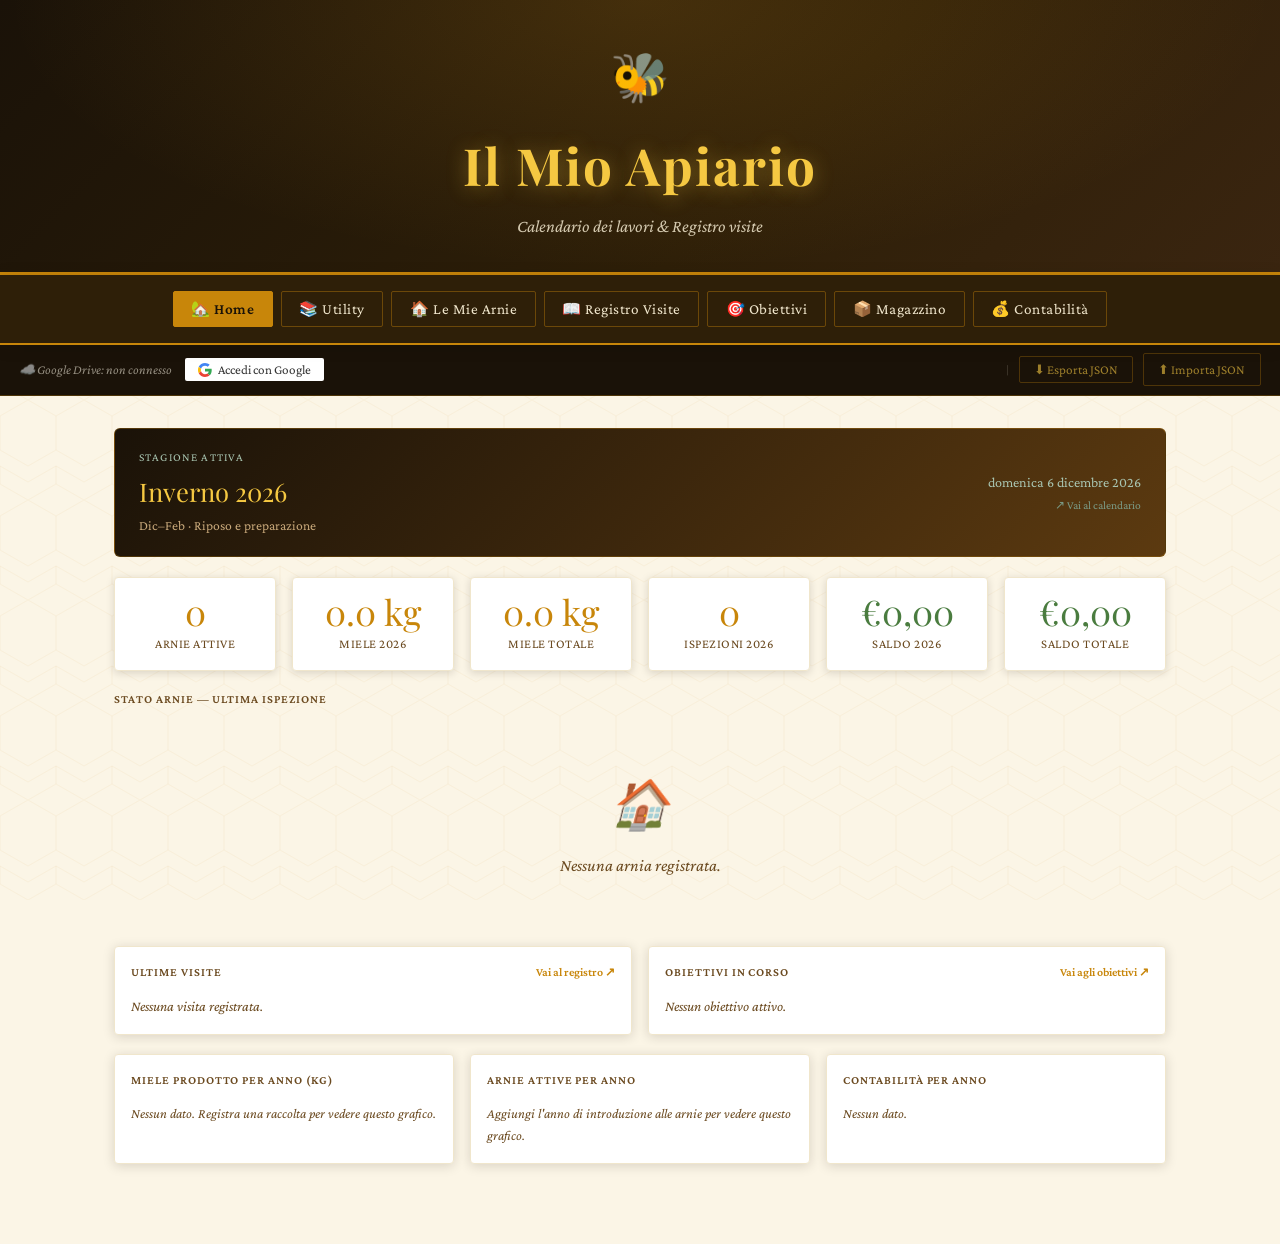
==== commit 0069b917: "Update index.html" ====
--- a/index.html
+++ b/index.html
@@ -79,12 +79,18 @@
 
     <!-- VISITE + OBIETTIVI -->
     <div style="display:grid;grid-template-columns:1fr 1fr;gap:1rem;margin-bottom:1.2rem">
+       <div class="card" style="padding:1rem">
+        <div style="font-size:0.75rem;font-weight:600;color:var(--text-light);text-transform:uppercase;letter-spacing:0.08em;margin-bottom:0.8rem;display:flex;justify-content:space-between;align-items:center">
+          Ultime visite
+          <span onclick="navigateTo('registro')" style="font-size:0.75rem;color:var(--amber);cursor:pointer;font-weight:600;letter-spacing:0;text-transform:none">Vai al registro ↗</span>
+        </div>
+        <div id="homeUltimeVisite"></div>
+      </div>
       <div class="card" style="padding:1rem">
-        <div style="font-size:0.75rem;font-weight:600;color:var(--text-light);text-transform:uppercase;letter-spacing:0.08em;margin-bottom:0.8rem">Ultime visite</div>
-        <div id="homeUltimeVisite"></div>
-      </div>
-      <div class="card" style="padding:1rem">
-        <div style="font-size:0.75rem;font-weight:600;color:var(--text-light);text-transform:uppercase;letter-spacing:0.08em;margin-bottom:0.8rem">Obiettivi in corso</div>
+        <div style="font-size:0.75rem;font-weight:600;color:var(--text-light);text-transform:uppercase;letter-spacing:0.08em;margin-bottom:0.8rem;display:flex;justify-content:space-between;align-items:center">
+          Obiettivi in corso
+          <span onclick="navigateTo('obiettivi')" style="font-size:0.75rem;color:var(--amber);cursor:pointer;font-weight:600;letter-spacing:0;text-transform:none">Vai agli obiettivi ↗</span>
+        </div>
         <div id="homeObiettivi"></div>
       </div>
     </div>
@@ -92,11 +98,11 @@
     <!-- GRAFICI -->
     <div style="display:grid;grid-template-columns:1fr 1fr 1fr;gap:1rem;margin-bottom:1rem" id="homeGraficiGrid">
       <div class="card" style="padding:1rem">
-        <div style="font-size:0.75rem;font-weight:600;color:var(--text-light);text-transform:uppercase;letter-spacing:0.08em;margin-bottom:0.8rem">Miele per anno (kg)</div>
+        <div style="font-size:0.75rem;font-weight:600;color:var(--text-light);text-transform:uppercase;letter-spacing:0.08em;margin-bottom:0.8rem">Miele prodotto per anno (kg)</div>
         <div id="homeGraficoMiele"></div>
       </div>
       <div class="card" style="padding:1rem">
-        <div style="font-size:0.75rem;font-weight:600;color:var(--text-light);text-transform:uppercase;letter-spacing:0.08em;margin-bottom:0.8rem">Arnie per anno</div>
+        <div style="font-size:0.75rem;font-weight:600;color:var(--text-light);text-transform:uppercase;letter-spacing:0.08em;margin-bottom:0.8rem">Arnie attive per anno</div>
         <div id="homeGraficoArnie"></div>
       </div>
       <div class="card" style="padding:1rem">
@@ -2343,8 +2349,8 @@
     <div class="stat-card"><div class="stat-number">${totMieleAnno.toFixed(1)} kg</div><div class="stat-label">Miele ${anno}</div></div>
     <div class="stat-card"><div class="stat-number">${totMiele.toFixed(1)} kg</div><div class="stat-label">Miele totale</div></div>
     <div class="stat-card" style="cursor:pointer" onclick="navigateTo('registro')" onmouseover="this.style.boxShadow='0 4px 14px rgba(200,134,10,0.2)'" onmouseout="this.style.boxShadow=''"><div class="stat-number">${ispezioniAnno}</div><div class="stat-label">Ispezioni ${anno}</div></div>
-    <div class="stat-card" style="cursor:pointer" onclick="navigateTo('contabilita')" onmouseover="this.style.boxShadow='0 4px 14px rgba(200,134,10,0.2)'" onmouseout="this.style.boxShadow=''"><div class="stat-number" style="color:${saldoAnno>=0?'var(--green)':'var(--red)'}">${saldoAnno>=0?'+€':'−€'}${fmt(Math.abs(saldoAnno))}</div><div class="stat-label">Saldo ${anno}</div></div>
-    <div class="stat-card" style="cursor:pointer" onclick="navigateTo('contabilita')" onmouseover="this.style.boxShadow='0 4px 14px rgba(200,134,10,0.2)'" onmouseout="this.style.boxShadow=''"><div class="stat-number" style="color:${saldoTot>=0?'var(--green)':'var(--red)'}">${saldoTot>=0?'+€':'−€'}${fmt(Math.abs(saldoTot))}</div><div class="stat-label">Saldo totale</div></div>
+    <div class="stat-card" style="cursor:pointer" onclick="navigateTo('contabilita')" onmouseover="this.style.boxShadow='0 4px 14px rgba(200,134,10,0.2)'" onmouseout="this.style.boxShadow=''"><div class="stat-number" style="color:${saldoAnno>=0?'var(--green)':'var(--red)'}">€${saldoAnno>=0?'':'-'}${fmt(Math.abs(saldoAnno))}</div><div class="stat-label">Saldo ${anno}</div></div>
+    <div class="stat-card" style="cursor:pointer" onclick="navigateTo('contabilita')" onmouseover="this.style.boxShadow='0 4px 14px rgba(200,134,10,0.2)'" onmouseout="this.style.boxShadow=''"><div class="stat-number" style="color:${saldoTot>=0?'var(--green)':'var(--red)'}">€${saldoTot>=0?'':'-'}${fmt(Math.abs(saldoTot))}</div><div class="stat-label">Saldo totale</div></div>
   `;
 
   // Arnie cards
@@ -2514,6 +2520,8 @@
   sciMode = m;
   document.getElementById('sci-btn-1to1').classList.toggle('on', m === '1to1');
   document.getElementById('sci-btn-2to1').classList.toggle('on', m === '2to1');
+  const card = document.getElementById('sciCalcCard');
+  if(card) { card.className = 'sci-calc-card ' + (m === '1to1' ? 'mode-1to1' : 'mode-2to1'); }
   sciCalc();
 }
 
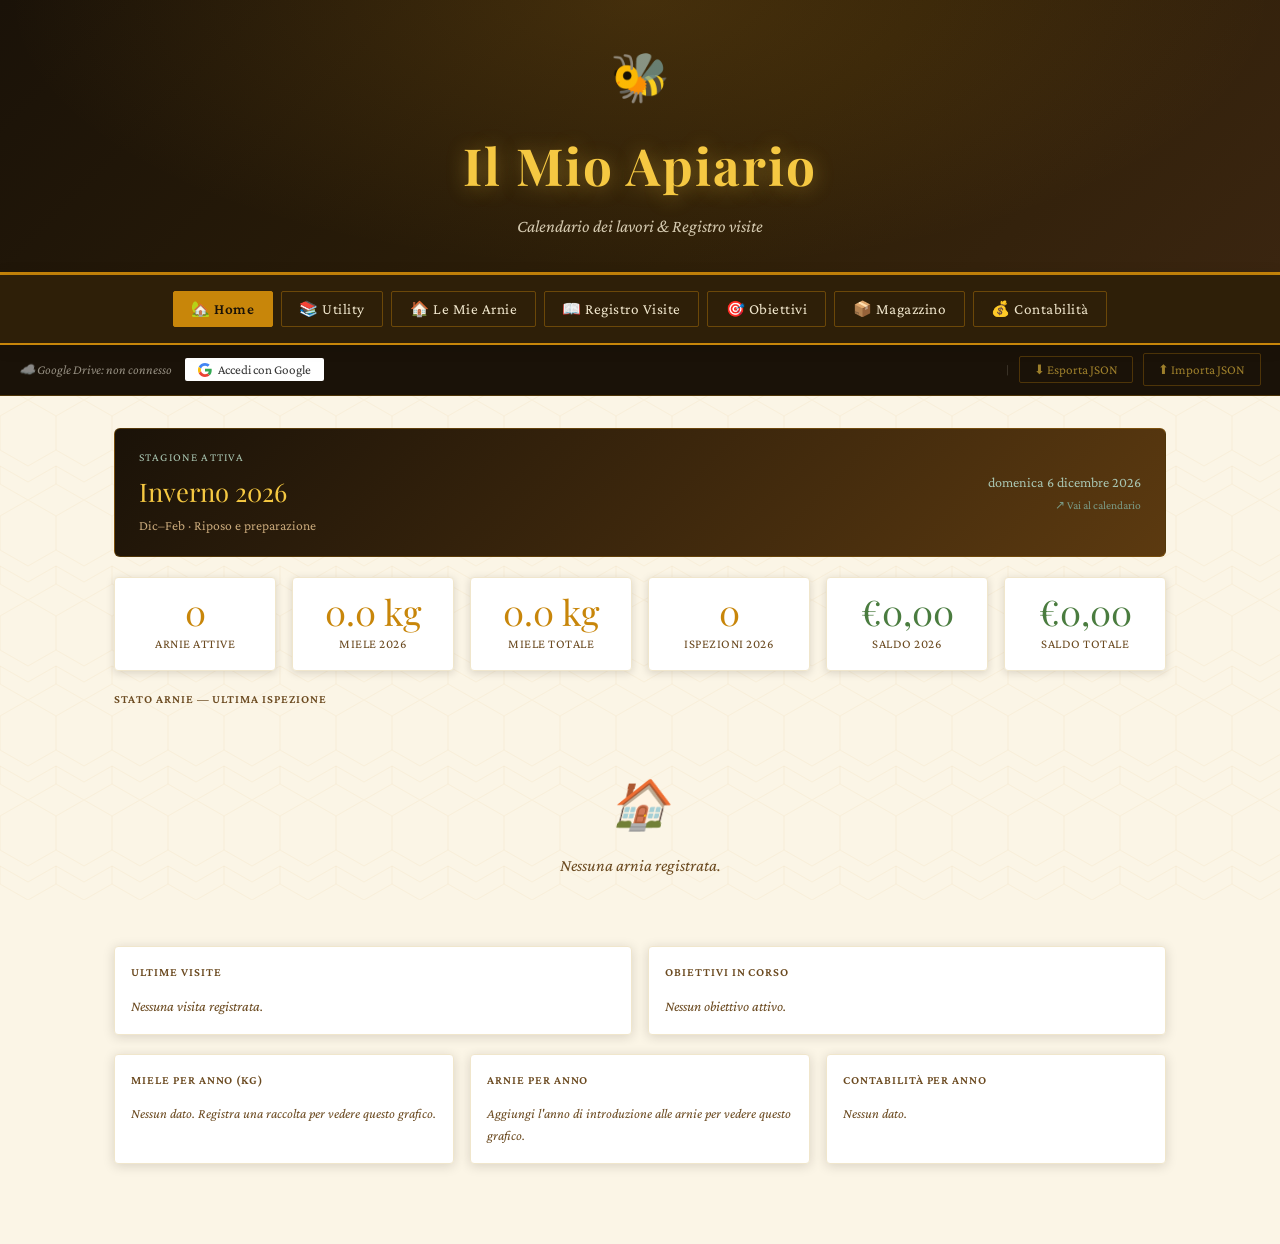
==== commit c988f995: "Add files via upload" ====
--- a/index.html
+++ b/index.html
@@ -79,18 +79,12 @@
 
     <!-- VISITE + OBIETTIVI -->
     <div style="display:grid;grid-template-columns:1fr 1fr;gap:1rem;margin-bottom:1.2rem">
-       <div class="card" style="padding:1rem">
-        <div style="font-size:0.75rem;font-weight:600;color:var(--text-light);text-transform:uppercase;letter-spacing:0.08em;margin-bottom:0.8rem;display:flex;justify-content:space-between;align-items:center">
-          Ultime visite
-          <span onclick="navigateTo('registro')" style="font-size:0.75rem;color:var(--amber);cursor:pointer;font-weight:600;letter-spacing:0;text-transform:none">Vai al registro ↗</span>
-        </div>
+      <div class="card" style="padding:1rem">
+        <div style="font-size:0.75rem;font-weight:600;color:var(--text-light);text-transform:uppercase;letter-spacing:0.08em;margin-bottom:0.8rem">Ultime visite</div>
         <div id="homeUltimeVisite"></div>
       </div>
       <div class="card" style="padding:1rem">
-        <div style="font-size:0.75rem;font-weight:600;color:var(--text-light);text-transform:uppercase;letter-spacing:0.08em;margin-bottom:0.8rem;display:flex;justify-content:space-between;align-items:center">
-          Obiettivi in corso
-          <span onclick="navigateTo('obiettivi')" style="font-size:0.75rem;color:var(--amber);cursor:pointer;font-weight:600;letter-spacing:0;text-transform:none">Vai agli obiettivi ↗</span>
-        </div>
+        <div style="font-size:0.75rem;font-weight:600;color:var(--text-light);text-transform:uppercase;letter-spacing:0.08em;margin-bottom:0.8rem">Obiettivi in corso</div>
         <div id="homeObiettivi"></div>
       </div>
     </div>
@@ -98,11 +92,11 @@
     <!-- GRAFICI -->
     <div style="display:grid;grid-template-columns:1fr 1fr 1fr;gap:1rem;margin-bottom:1rem" id="homeGraficiGrid">
       <div class="card" style="padding:1rem">
-        <div style="font-size:0.75rem;font-weight:600;color:var(--text-light);text-transform:uppercase;letter-spacing:0.08em;margin-bottom:0.8rem">Miele prodotto per anno (kg)</div>
+        <div style="font-size:0.75rem;font-weight:600;color:var(--text-light);text-transform:uppercase;letter-spacing:0.08em;margin-bottom:0.8rem">Miele per anno (kg)</div>
         <div id="homeGraficoMiele"></div>
       </div>
       <div class="card" style="padding:1rem">
-        <div style="font-size:0.75rem;font-weight:600;color:var(--text-light);text-transform:uppercase;letter-spacing:0.08em;margin-bottom:0.8rem">Arnie attive per anno</div>
+        <div style="font-size:0.75rem;font-weight:600;color:var(--text-light);text-transform:uppercase;letter-spacing:0.08em;margin-bottom:0.8rem">Arnie per anno</div>
         <div id="homeGraficoArnie"></div>
       </div>
       <div class="card" style="padding:1rem">
@@ -300,7 +294,7 @@
       <!-- TAB CALCOLATORE -->
       <div id="sciTabCalcolatore">
         <div class="sci-type-row">
-          <button class="sci-type-btn on" id="sci-btn-1to1" onclick="sciSetMode('1to1')">
+          <button class="sci-type-btn on-1to1" id="sci-btn-1to1" onclick="sciSetMode('1to1')">
             <strong>1 : 1</strong><small>Primavera · stimolante</small>
           </button>
           <button class="sci-type-btn" id="sci-btn-2to1" onclick="sciSetMode('2to1')">
@@ -308,7 +302,9 @@
           </button>
         </div>
         <div class="sci-calc-card">
-          <h3 style="font-family:'Playfair Display',serif;font-size:1.1rem;color:var(--brown);margin-bottom:1.2rem;padding-bottom:0.6rem;border-bottom:1px solid var(--cream-dark)">Calcolatore dosi</h3>
+          <div class="sci-calc-card-accent" id="sciCalcAccent"></div>
+          <div class="sci-calc-card-body">
+          <div class="sci-calc-card-title">Calcolatore dosi</div>
           <div class="sci-slider-row">
             <label>Numero di alveari</label>
             <input type="range" min="1" max="20" value="3" step="1" id="sci-sl-hives" oninput="sciCalc()">
@@ -335,7 +331,8 @@
           <div class="sci-metrics" style="margin-top:0.8rem;margin-bottom:0">
             <div class="sci-metric"><span class="sci-val" id="sci-r-brix">—</span><span class="sci-lbl">Gradi Brix approx.</span></div>
             <div class="sci-metric"><span class="sci-val">~4.5</span><span class="sci-lbl">pH con acido citrico</span></div>
-            <div class="sci-metric"><span class="sci-val" id="sci-r-uso">—</span><span class="sci-lbl">Uso consigliato</span></div>
+            <div class="sci-metric"><span class="sci-val"><span id="sci-r-uso" class="sci-uso-badge sci-uso-primavera">Primavera</span></span><span class="sci-lbl">Uso consigliato</span></div>
+          </div>
           </div>
         </div>
       </div>
@@ -584,6 +581,7 @@
     <div class="mag-tabs">
       <button class="mag-tab active" onclick="showMagTab('articoli', this)">📋 Articoli</button>
       <button class="mag-tab" onclick="showMagTab('movimentazioni', this)">🔄 Movimentazioni</button>
+      <button class="mag-tab" onclick="showMagTab('controlli', this)">🔍 Controlli</button>
     </div>
     <div id="magTabArticoli">
       <div style="display:flex;gap:0.8rem;margin-bottom:1.2rem;flex-wrap:wrap;align-items:center">
@@ -612,6 +610,15 @@
         </select>
       </div>
       <div class="mov-list" id="movList"></div>
+    </div>
+
+    <!-- TAB CONTROLLI -->
+    <div id="magTabControlli" style="display:none">
+      <div style="margin-bottom:1.2rem">
+        <p style="color:var(--text-light);font-size:0.95rem;font-style:italic;margin-bottom:1rem">Strumenti per mantenere il magazzino pulito e senza duplicati.</p>
+        <button class="btn" onclick="runControlli()">🔍 Analizza duplicati</button>
+      </div>
+      <div id="controlliResult"></div>
     </div>
   </section>
 
@@ -840,6 +847,7 @@
     <div class="form-row">
       <label>Nome articolo</label>
       <input type="text" id="artNome" placeholder="Es. Telaini nido, Acido ossalico...">
+      <div id="artSimili"></div>
     </div>
     <div style="display:grid;grid-template-columns:1fr 1fr;gap:0.8rem">
       <div class="form-row">
@@ -2004,18 +2012,161 @@
   navigateTo(id);
 }
 
+// ======= FUZZY SIMILARITY =======
+function similarity(a, b) {
+  a = a.toLowerCase().trim();
+  b = b.toLowerCase().trim();
+  if(a === b) return 1;
+  if(a.length < 2 || b.length < 2) return 0;
+  // Bigram similarity
+  const getBigrams = s => {
+    const bg = new Set();
+    for(let i = 0; i < s.length - 1; i++) bg.add(s.slice(i, i+2));
+    return bg;
+  };
+  const bgA = getBigrams(a);
+  const bgB = getBigrams(b);
+  let intersection = 0;
+  bgA.forEach(bg => { if(bgB.has(bg)) intersection++; });
+  return (2 * intersection) / (bgA.size + bgB.size);
+}
+
+function findSimili(nome, escludiId) {
+  return articoli
+    .filter(a => a.id !== escludiId)
+    .map(a => ({ ...a, sim: similarity(nome, a.nome) }))
+    .filter(a => a.sim >= 0.5)
+    .sort((a, b) => b.sim - a.sim);
+}
+
+// ======= CONTROLLI MAGAZZINO =======
+function runControlli() {
+  const container = document.getElementById('controlliResult');
+  container.innerHTML = '<div style="color:var(--text-light);font-style:italic;font-size:0.9rem">Analisi in corso...</div>';
+
+  // Trova coppie di duplicati sospetti (esclude coppie ignorate)
+  const ignorati = JSON.parse(localStorage.getItem('duplicatiIgnorati') || '[]');
+  const coppie = [];
+  const visti = new Set();
+  articoli.forEach((a, i) => {
+    articoli.forEach((b, j) => {
+      if(i >= j) return;
+      const key = [a.id, b.id].sort().join('_');
+      if(visti.has(key) || ignorati.includes(key)) return;
+      const sim = similarity(a.nome, b.nome);
+      if(sim >= 0.5) {
+        visti.add(key);
+        coppie.push({ a, b, sim });
+      }
+    });
+  });
+
+  if(coppie.length === 0) {
+    container.innerHTML = `
+      <div style="background:#e8f5e9;border:1px solid #9FC9B0;border-radius:6px;padding:1.2rem 1.5rem;display:flex;align-items:center;gap:0.8rem">
+        <span style="font-size:1.5rem">✅</span>
+        <div>
+          <div style="font-weight:600;color:var(--green)">Nessun duplicato rilevato</div>
+          <div style="font-size:0.88rem;color:var(--text-light)">Tutti i ${articoli.length} articoli sembrano unici.</div>
+        </div>
+      </div>`;
+    return;
+  }
+
+  container.innerHTML = `
+    <div style="margin-bottom:1rem;font-size:0.9rem;color:var(--text-light)">
+      Trovate <strong>${coppie.length}</strong> coppie di articoli potenzialmente duplicati. Puoi fare il merge per unire le movimentazioni nel primo articolo ed eliminare il secondo.
+    </div>
+    ${coppie.map((c, idx) => {
+      const giacA = getGiacenzaLocale(c.a.id);
+      const giacB = getGiacenzaLocale(c.b.id);
+      const movA = movimentazioni.filter(m => m.articoloId === c.a.id).length;
+      const movB = movimentazioni.filter(m => m.articoloId === c.b.id).length;
+      const pct = Math.round(c.sim * 100);
+      const colSim = pct >= 80 ? 'var(--red)' : pct >= 65 ? '#e65100' : 'var(--amber)';
+      return `
+      <div class="card" style="margin-bottom:1rem;padding:1.2rem">
+        <div style="display:flex;align-items:center;gap:0.6rem;margin-bottom:1rem">
+          <span style="font-size:0.75rem;font-weight:700;text-transform:uppercase;letter-spacing:0.5px;color:var(--text-light)">Similarità</span>
+          <span style="font-family:'Playfair Display',serif;font-size:1.1rem;color:${colSim};font-weight:700">${pct}%</span>
+          <div style="flex:1;height:6px;background:var(--cream-dark);border-radius:3px;overflow:hidden">
+            <div style="height:100%;width:${pct}%;background:${colSim};border-radius:3px"></div>
+          </div>
+        </div>
+        <div style="display:grid;grid-template-columns:1fr auto 1fr;gap:0.8rem;align-items:center;margin-bottom:1rem">
+          <div style="background:var(--amber-pale);border:1px solid var(--amber-light);border-radius:6px;padding:0.8rem">
+            <div style="font-weight:600;color:var(--brown);margin-bottom:0.3rem">${c.a.nome}</div>
+            <div style="font-size:0.82rem;color:var(--text-light)">Giacenza: ${giacA % 1 === 0 ? giacA : giacA.toFixed(1)} ${c.a.unita}</div>
+            <div style="font-size:0.82rem;color:var(--text-light)">${movA} movimentazioni</div>
+          </div>
+          <span style="font-size:1.2rem;color:var(--text-light)">⟷</span>
+          <div style="background:var(--cream);border:1px solid var(--cream-dark);border-radius:6px;padding:0.8rem">
+            <div style="font-weight:600;color:var(--brown);margin-bottom:0.3rem">${c.b.nome}</div>
+            <div style="font-size:0.82rem;color:var(--text-light)">Giacenza: ${giacB % 1 === 0 ? giacB : giacB.toFixed(1)} ${c.b.unita}</div>
+            <div style="font-size:0.82rem;color:var(--text-light)">${movB} movimentazioni</div>
+          </div>
+        </div>
+        <div style="display:flex;gap:0.6rem;flex-wrap:wrap">
+          <button class="btn" style="font-size:0.85rem;padding:0.45rem 1rem" onclick="mergeArticoli('${c.a.id}','${c.b.id}')">
+            ⬅ Merge: tieni "${c.a.nome}"
+          </button>
+          <button class="btn btn-secondary" style="font-size:0.85rem;padding:0.45rem 1rem" onclick="mergeArticoli('${c.b.id}','${c.a.id}')">
+            ➡ Merge: tieni "${c.b.nome}"
+          </button>
+          <button class="btn-icon" style="padding:0.45rem 0.8rem;font-size:0.82rem;color:var(--text-light)" onclick="ignoraDuplicato(${idx},'${c.a.id}','${c.b.id}')" title="Non sono duplicati, ignora">
+            ✕ Non sono duplicati
+          </button>
+        </div>
+      </div>`;
+    }).join('')}
+  `;
+}
+
+function mergeArticoli(mantieniId, eliminaId) {
+  const mantieni = articoli.find(a => a.id === mantieniId);
+  const elimina  = articoli.find(a => a.id === eliminaId);
+  if(!mantieni || !elimina) return;
+
+  const movElimina = movimentazioni.filter(m => m.articoloId === eliminaId).length;
+  const msg = `Stai per:\n• Spostare ${movElimina} movimentazioni da "${elimina.nome}" → "${mantieni.nome}"\n• Eliminare "${elimina.nome}"\n\nL'operazione non è reversibile. Continuare?`;
+  if(!confirm(msg)) return;
+
+  // Sposta tutte le movimentazioni
+  movimentazioni = movimentazioni.map(m =>
+    m.articoloId === eliminaId ? { ...m, articoloId: mantieniId } : m
+  );
+  // Elimina l'articolo duplicato
+  articoli = articoli.filter(a => a.id !== eliminaId);
+  saveMagazzino();
+  showImportToast(`✅ Merge completato — ${movElimina} movimentazioni spostate su "${mantieni.nome}"`);
+  runControlli();
+  renderMagArticoli();
+}
+
+function ignoraDuplicato(idx, idA, idB) {
+  // Salva la coppia come "ignorata" nel localStorage
+  const ignorati = JSON.parse(localStorage.getItem('duplicatiIgnorati') || '[]');
+  const key = [idA, idB].sort().join('_');
+  if(!ignorati.includes(key)) ignorati.push(key);
+  localStorage.setItem('duplicatiIgnorati', JSON.stringify(ignorati));
+  showImportToast('✅ Coppia ignorata — non verrà più segnalata');
+  runControlli();
+}
+
 // ======= MAGAZZINO STATE =======
 let articoli = JSON.parse(localStorage.getItem('articoli') || '[]');
 let movimentazioni = JSON.parse(localStorage.getItem('movimentazioni') || '[]');
 
 // ======= MAGAZZINO NAV =======
 function showMagTab(tab, btn) {
-  document.getElementById('magTabArticoli').style.display = tab === 'articoli' ? 'block' : 'none';
+  document.getElementById('magTabArticoli').style.display       = tab === 'articoli'       ? 'block' : 'none';
   document.getElementById('magTabMovimentazioni').style.display = tab === 'movimentazioni' ? 'block' : 'none';
+  document.getElementById('magTabControlli').style.display      = tab === 'controlli'      ? 'block' : 'none';
   document.querySelectorAll('.mag-tab').forEach(b => b.classList.remove('active'));
   btn.classList.add('active');
   if(tab === 'articoli') renderMagArticoli();
   if(tab === 'movimentazioni') { renderMagMovimentazioni(); updateMovArticoloSelect(); }
+  if(tab === 'controlli') { document.getElementById('controlliResult').innerHTML = ''; }
 }
 
 // ======= GIACENZA (wrapper per shared.js) =======
@@ -2145,6 +2296,22 @@
     document.getElementById('artNote').value = '';
   }
   toggleCampiConsumabile();
+  // Live fuzzy search listener
+  const artNome = document.getElementById('artNome');
+  const editId = document.getElementById('editArticoloId').value;
+  artNome.oninput = () => {
+    const nome = artNome.value.trim();
+    const suggerimenti = document.getElementById('artSimili');
+    if(!suggerimenti) return;
+    if(nome.length < 2) { suggerimenti.innerHTML = ''; return; }
+    const simili = findSimili(nome, editId);
+    if(simili.length === 0) { suggerimenti.innerHTML = ''; return; }
+    suggerimenti.innerHTML = `
+      <div style="background:#fff3e0;border:1px solid #e65100;border-radius:4px;padding:0.6rem 0.9rem;font-size:0.85rem;color:#7f3100;margin-top:0.3rem">
+        ⚠️ Articoli simili già presenti:
+        ${simili.slice(0,3).map(s=>`<strong>${s.nome}</strong> (${Math.round(s.sim*100)}%)`).join(', ')}
+      </div>`;
+  };
   modal.classList.add('open');
 }
 function closeArticoloModal() { document.getElementById('articoloModal').classList.remove('open'); }
@@ -2158,6 +2325,17 @@
   const nome = document.getElementById('artNome').value.trim();
   if(!nome) { alert('Inserisci il nome dell\'articolo'); return; }
   const editId = document.getElementById('editArticoloId').value;
+
+  // Controllo similarità prima di salvare
+  const simili = findSimili(nome, editId);
+  if(simili.length > 0) {
+    const nomiSimili = simili.slice(0,3).map(s=>`"${s.nome}" (${Math.round(s.sim*100)}% simile)`).join('\n• ');
+    const conferma = confirm(
+      `⚠️ Esistono già articoli simili:\n• ${nomiSimili}\n\nVuoi salvare comunque come nuovo articolo?`
+    );
+    if(!conferma) return;
+  }
+
   const data = {
     id: editId || Date.now().toString(),
     nome,
@@ -2518,10 +2696,10 @@
 
 function sciSetMode(m) {
   sciMode = m;
-  document.getElementById('sci-btn-1to1').classList.toggle('on', m === '1to1');
-  document.getElementById('sci-btn-2to1').classList.toggle('on', m === '2to1');
-  const card = document.getElementById('sciCalcCard');
-  if(card) { card.className = 'sci-calc-card ' + (m === '1to1' ? 'mode-1to1' : 'mode-2to1'); }
+  document.getElementById('sci-btn-1to1').className = 'sci-type-btn' + (m==='1to1'?' on-1to1':'');
+  document.getElementById('sci-btn-2to1').className = 'sci-type-btn' + (m==='2to1'?' on-2to1':'');
+  const accent = document.getElementById('sciCalcAccent');
+  if(accent) accent.className = 'sci-calc-card-accent' + (m==='2to1'?' mode-2to1':'');
   sciCalc();
 }
 
@@ -2534,19 +2712,21 @@
   if(outL) outL.textContent = l.toFixed(1) + ' L';
 
   const tot = h * l;
-  let acq, zuc, brix, uso;
+  let acq, zuc, brix, uso, usoCls;
   if(sciMode === '1to1') {
-    acq = tot / 2; zuc = tot / 2; brix = 50; uso = 'Primavera';
+    acq = tot / 2; zuc = tot / 2; brix = 50; uso = 'Primavera'; usoCls = 'sci-uso-badge sci-uso-primavera';
   } else {
-    acq = tot * 0.37; zuc = tot * 0.63; brix = 67; uso = 'Autunno';
+    acq = tot * 0.37; zuc = tot * 0.63; brix = 67; uso = 'Autunno'; usoCls = 'sci-uso-badge sci-uso-autunno';
   }
 
   const set = (id, val) => { const el = document.getElementById(id); if(el) el.textContent = val; };
+  const setClass = (id, cls) => { const el = document.getElementById(id); if(el) el.className = cls; };
   set('sci-r-acq', acq.toFixed(1));
   set('sci-r-zuc', zuc.toFixed(1));
   set('sci-r-tot', tot.toFixed(1));
   set('sci-r-brix', '~' + brix + '°');
   set('sci-r-uso', uso);
+  setClass('sci-r-uso', usoCls);
 
   const grams = Math.round(tot * 2 * 10) / 10;
   set('sci-r-grams', grams.toFixed(1));
--- a/style-main.css
+++ b/style-main.css
@@ -3,6 +3,7 @@
    ============================================================ */
 
 @import url('https://fonts.googleapis.com/css2?family=Playfair+Display:ital,wght@0,400;0,700;1,400&family=Crimson+Pro:ital,wght@0,300;0,400;0,600;1,300&display=swap');
+
 
 :root {
   --amber: #C8860A;
@@ -815,6 +816,269 @@
 .mov-cont-importo.entrata { color: var(--green); }
 .mov-cont-importo.uscita  { color: var(--red); }
 
+/* SCIROPPO */
+.sci-type-row {
+  display: flex;
+  gap: 0.8rem;
+  margin-bottom: 1.5rem;
+}
+.sci-type-btn {
+  flex: 1;
+  padding: 1rem;
+  border: 1.5px solid var(--cream-dark);
+  border-radius: 8px;
+  background: white;
+  cursor: pointer;
+  font-family: 'Crimson Pro', serif;
+  font-size: 0.9rem;
+  color: var(--text-light);
+  text-align: center;
+  transition: all 0.2s;
+}
+.sci-type-btn strong {
+  display: block;
+  font-family: 'Playfair Display', serif;
+  font-size: 1.6rem;
+  letter-spacing: 2px;
+  color: var(--text);
+  margin-bottom: 0.3rem;
+}
+.sci-type-btn small {
+  font-size: 0.78rem;
+  color: var(--text-light);
+  display: block;
+  line-height: 1.4;
+}
+.sci-type-btn.on-1to1 {
+  background: var(--amber);
+  border: 2.5px solid var(--amber);
+  box-shadow: 0 3px 12px rgba(200,134,10,0.4);
+}
+.sci-type-btn.on-1to1 strong { color: var(--dark); font-size: 1.8rem; }
+.sci-type-btn.on-1to1 small  { color: var(--dark-mid); }
+.sci-type-btn.on-2to1 {
+  background: var(--blue);
+  border: 2.5px solid var(--blue);
+  box-shadow: 0 3px 12px rgba(44,95,138,0.35);
+}
+.sci-type-btn.on-2to1 strong { color: white; font-size: 1.8rem; }
+.sci-type-btn.on-2to1 small  { color: rgba(255,255,255,0.85); }
+
+.sci-calc-card {
+  background: white;
+  border: 1px solid var(--cream-dark);
+  border-radius: 8px;
+  overflow: hidden;
+  margin-bottom: 1.5rem;
+  box-shadow: 0 2px 10px var(--shadow);
+  transition: border-color 0.3s;
+}
+.sci-calc-card-accent {
+  height: 4px;
+  background: var(--amber);
+  transition: background 0.3s;
+}
+.sci-calc-card-accent.mode-2to1 { background: var(--blue); }
+.sci-calc-card-body {
+  padding: 1.5rem;
+}
+.sci-calc-card-title {
+  font-family: 'Playfair Display', serif;
+  font-size: 1.05rem;
+  color: var(--brown);
+  margin-bottom: 1.2rem;
+  padding-bottom: 0.6rem;
+  border-bottom: 1px solid var(--cream-dark);
+}
+
+.sci-slider-row {
+  display: flex;
+  align-items: center;
+  gap: 0.8rem;
+  margin-bottom: 1rem;
+}
+.sci-slider-row label {
+  font-size: 0.85rem;
+  color: var(--text-light);
+  min-width: 140px;
+  font-weight: 600;
+}
+.sci-slider-row input[type=range] {
+  flex: 1;
+  -webkit-appearance: none;
+  appearance: none;
+  height: 4px;
+  background: var(--cream-dark);
+  border-radius: 2px;
+  outline: none;
+}
+.sci-slider-row input[type=range]::-webkit-slider-thumb {
+  -webkit-appearance: none;
+  width: 18px; height: 18px;
+  border-radius: 50%;
+  background: var(--amber);
+  border: 2px solid white;
+  box-shadow: 0 0 0 1px var(--amber);
+  cursor: pointer;
+}
+.sci-slider-val {
+  font-size: 0.9rem;
+  font-weight: 600;
+  color: var(--text);
+  min-width: 48px;
+  text-align: right;
+}
+
+.sci-metrics {
+  display: grid;
+  grid-template-columns: repeat(3, 1fr);
+  gap: 0.6rem;
+  margin: 1rem 0;
+}
+.sci-metric {
+  background: var(--cream);
+  border-radius: 6px;
+  padding: 0.75rem 0.6rem;
+  text-align: center;
+}
+.sci-val {
+  font-family: 'Playfair Display', serif;
+  font-size: 1.4rem;
+  color: var(--text);
+  display: block;
+}
+.sci-lbl { font-size: 0.75rem; color: var(--text-light); margin-top: 2px; }
+
+.sci-acid-box {
+  background: #e8f5e9;
+  border: 1px solid #9FC9B0;
+  border-radius: 6px;
+  padding: 1rem 1.2rem;
+  margin-top: 0.6rem;
+}
+.sci-acid-title { font-size: 0.82rem; font-weight: 700; color: var(--green); margin-bottom: 0.4rem; text-transform: uppercase; letter-spacing: 0.4px; }
+.sci-acid-body  { font-size: 0.9rem; color: #1A3D2C; line-height: 1.6; }
+.sci-acid-body strong { color: #0d2618; }
+.sci-bustina-pill {
+  display: inline-block;
+  background: var(--green);
+  color: white;
+  border-radius: 20px;
+  padding: 3px 12px;
+  font-size: 0.85rem;
+  font-weight: 600;
+  margin-top: 6px;
+}
+.sci-uso-badge {
+  display: inline-block;
+  margin-top: 4px;
+  padding: 2px 10px;
+  border-radius: 4px;
+  font-size: 0.82rem;
+  font-weight: 600;
+}
+.sci-uso-primavera { background: #e8f5e9; color: var(--green); }
+.sci-uso-autunno   { background: #e6f1fb; color: var(--blue); }
+
+/* STEPS */
+.sci-steps { display: flex; flex-direction: column; }
+.sci-step { display: flex; gap: 0; }
+.sci-step-left {
+  display: flex;
+  flex-direction: column;
+  align-items: center;
+  width: 44px;
+  flex-shrink: 0;
+}
+.sci-step-num {
+  width: 32px; height: 32px;
+  border-radius: 50%;
+  background: var(--amber);
+  color: white;
+  font-family: 'Playfair Display', serif;
+  font-size: 0.9rem;
+  font-weight: 600;
+  display: flex;
+  align-items: center;
+  justify-content: center;
+  flex-shrink: 0;
+  position: relative;
+  z-index: 1;
+}
+.sci-step-green { background: var(--green) !important; }
+.sci-step-line {
+  width: 1px;
+  flex: 1;
+  background: var(--cream-dark);
+  min-height: 20px;
+}
+.sci-step-body { padding: 4px 0 1.5rem 0.8rem; flex: 1; }
+.sci-step-body h3 {
+  font-family: 'Playfair Display', serif;
+  font-size: 1rem;
+  color: var(--brown);
+  margin-bottom: 0.4rem;
+}
+.sci-step-body p { font-size: 0.9rem; color: var(--text-light); line-height: 1.65; }
+
+.sci-note {
+  border-radius: 5px;
+  padding: 0.6rem 0.9rem;
+  font-size: 0.85rem;
+  line-height: 1.6;
+  margin-top: 0.6rem;
+}
+.sci-note-warn { background: #FEF6E4; border-left: 3px solid var(--amber); color: var(--brown); border-radius: 0 5px 5px 0; }
+.sci-note-tip  { background: #e8f5e9; border-left: 3px solid var(--green); color: #1A3D2C; border-radius: 0 5px 5px 0; }
+.sci-note-err  { background: #fce8e8; border-left: 3px solid var(--red); color: var(--red); border-radius: 0 5px 5px 0; }
+
+/* CONSERVAZIONE */
+.sci-conserv-card {
+  background: white;
+  border: 1px solid var(--cream-dark);
+  border-radius: 6px;
+  padding: 1rem;
+  box-shadow: 0 1px 6px var(--shadow);
+}
+.sci-c-label {
+  font-size: 0.72rem;
+  font-weight: 700;
+  text-transform: uppercase;
+  letter-spacing: 0.5px;
+  color: var(--text-light);
+  margin-bottom: 0.3rem;
+}
+.sci-c-val {
+  font-family: 'Playfair Display', serif;
+  font-size: 1.2rem;
+  color: var(--brown);
+  margin-bottom: 0.4rem;
+}
+.sci-conserv-card p { font-size: 0.85rem; color: var(--text-light); line-height: 1.5; }
+
+/* INTEGRATORI */
+.sci-integr-list { display: flex; flex-direction: column; gap: 0.6rem; }
+.sci-integr-item {
+  background: white;
+  border: 1px solid var(--cream-dark);
+  border-radius: 6px;
+  padding: 0.9rem 1rem;
+  display: flex;
+  gap: 0.8rem;
+  align-items: flex-start;
+  box-shadow: 0 1px 5px var(--shadow);
+}
+.sci-integr-dot {
+  width: 8px; height: 8px;
+  border-radius: 50%;
+  background: var(--amber);
+  flex-shrink: 0;
+  margin-top: 5px;
+}
+.sci-integr-dot.green { background: var(--green); }
+.sci-i-title { font-size: 0.95rem; font-weight: 600; color: var(--brown); margin-bottom: 0.2rem; }
+.sci-integr-item p { font-size: 0.85rem; color: var(--text-light); line-height: 1.5; }
+
 /* OBIETTIVI */
 .ob-card {
   background: white;
